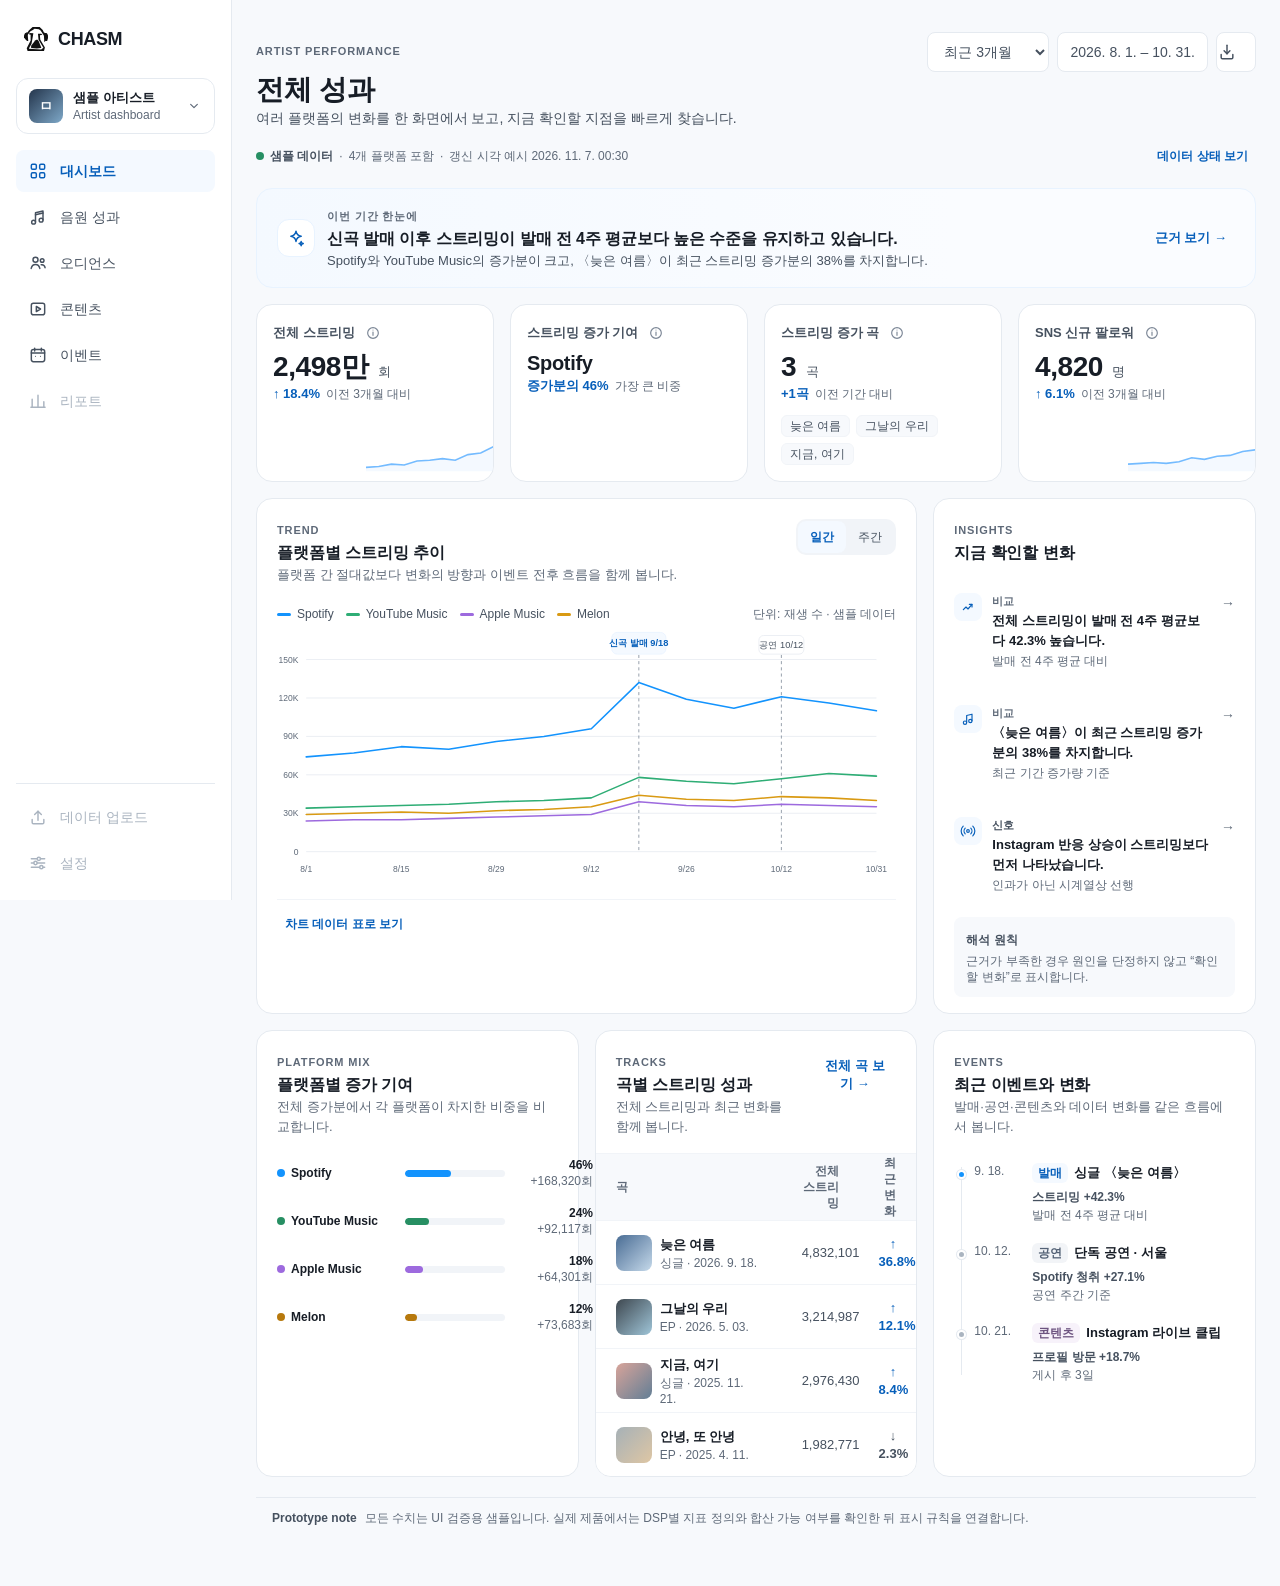
==== prototype/dashboard-sample/preview.html @ 4435c095 "chore: rebuild preview after data state visualization" ====
<!doctype html>
<html lang="ko">
<head>
  <meta charset="utf-8" />
  <meta name="viewport" content="width=device-width, initial-scale=1" />
  <title>CHASM Dashboard UI Sample</title>
  <style>
:root {
  --blue-50: #F4F9FF;
  --blue-100: #E8F3FF;
  --blue-200: #CFE7FF;
  --blue-400: #6DB8FF;
  --blue-500: #1393FD;
  --blue-700: #075FBA;
  --blue-800: #0A4D93;

  --neutral-0: #FFFFFF;
  --neutral-25: #FCFDFE;
  --neutral-50: #F7F9FC;
  --neutral-100: #F1F4F8;
  --neutral-200: #E5EAF0;
  --neutral-300: #D5DCE5;
  --neutral-400: #AAB4C0;
  --neutral-500: #7C8796;
  --neutral-600: #5E6978;
  --neutral-700: #46515F;
  --neutral-800: #2E3743;
  --neutral-900: #171D26;
  --neutral-950: #0D1117;

  --viz-blue: #1393FD;
  --viz-teal: #278F63;
  --viz-purple: #9D6ADE;
  --viz-coral: #E5484D;
  --viz-amber: #B7790D;
  --viz-slate: #5C6F8A;

  --surface-canvas: var(--neutral-50);
  --surface-default: var(--neutral-0);
  --surface-subtle: var(--neutral-50);
  --surface-inset: var(--neutral-100);
  --surface-floating: var(--neutral-0);

  --border-subtle: var(--neutral-100);
  --border-default: var(--neutral-200);
  --border-strong: var(--neutral-300);
  --border-focus: var(--blue-700);

  --focus-ring-color: var(--blue-700);
  --focus-ring-width: 2px;
  --focus-ring-offset: 2px;

  --control-bg-default: var(--surface-default);
  --control-bg-hover: var(--surface-subtle);
  --control-bg-pressed: var(--surface-inset);
  --control-bg-disabled: var(--neutral-50);
  --control-fg-default: var(--neutral-700);
  --control-fg-disabled: var(--neutral-400);
  --control-border-default: var(--neutral-200);
  --control-border-hover: var(--neutral-300);
  --control-border-disabled: var(--neutral-100);

  --control-selected-bg: var(--blue-50);
  --control-selected-bg-pressed: var(--blue-100);
  --control-selected-fg: var(--blue-700);
  --control-selected-border: var(--blue-200);

  --bg-canvas: var(--surface-canvas);
  --bg-surface: var(--surface-default);
  --bg-subtle: var(--surface-inset);
  --fg-primary: var(--neutral-900);
  --fg-secondary: var(--neutral-700);
  --fg-tertiary: var(--neutral-600);
  --fg-brand: var(--blue-700);
  --stroke-subtle: var(--border-subtle);
  --stroke-default: var(--border-default);
  --stroke-strong: var(--border-strong);

  --space-0: 0;
  --space-0_5: 2px;
  --space-1: 4px;
  --space-1_5: 6px;
  --space-2: 8px;
  --space-2_5: 10px;
  --space-3: 12px;
  --space-4: 16px;
  --space-5: 20px;
  --space-6: 24px;
  --space-8: 32px;
  --space-10: 40px;
  --space-12: 48px;

  --radius-0: 0;
  --radius-1: 4px;
  --radius-1_5: 6px;
  --radius-2: 8px;
  --radius-2_5: 10px;
  --radius-3: 12px;
  --radius-4: 16px;
  --radius-full: 9999px;

  --radius-card: var(--radius-4);
  --radius-control: var(--radius-2);
  --radius-control-group: var(--radius-2_5);
  --radius-container-sm: var(--radius-3);
  --radius-tag: var(--radius-1_5);

  --card-padding: var(--space-5);
  --card-padding-compact: var(--space-4);

  --layout-gutter: var(--space-4);
  --layout-content-max: 1440px;
  --layout-page-padding: var(--space-8);
  --sidebar-width-full: 232px;
  --sidebar-width-rail: 72px;
  --sidebar-width: var(--sidebar-width-full);
  --card-gap: var(--layout-gutter);

  --font-family-base:
    "Pretendard Variable",
    Pretendard,
    -apple-system,
    BlinkMacSystemFont,
    "Apple SD Gothic Neo",
    "Segoe UI",
    Roboto,
    "Noto Sans KR",
    sans-serif;

  --type-page-title-size: 28px;
  --type-page-title-line: 36px;
  --type-section-title-size: 20px;
  --type-section-title-line: 28px;
  --type-card-title-size: 16px;
  --type-card-title-line: 24px;
  --type-body-size: 14px;
  --type-body-line: 20px;
  --type-supporting-size: 13px;
  --type-supporting-line: 20px;
  --type-label-size: 13px;
  --type-label-line: 18px;
  --type-meta-size: 12px;
  --type-meta-line: 16px;
  --type-kicker-size: 11px;
  --type-kicker-line: 16px;

  --type-data-hero-size: 32px;
  --type-data-hero-line: 40px;
  --type-data-kpi-size: 28px;
  --type-data-kpi-line: 36px;
  --type-data-medium-size: 20px;
  --type-data-medium-line: 28px;
  --type-data-small-size: 14px;
  --type-data-small-line: 20px;
  --type-data-delta-size: 13px;
  --type-data-delta-line: 18px;

  --shadow-none: none;
  --shadow-low: 0 1px 4px rgba(0, 0, 0, .08);
  --shadow-mid: 0 2px 10px rgba(0, 0, 0, .10);
  --shadow-high: 0 4px 16px rgba(0, 0, 0, .12);

  --chart-grid-major: var(--neutral-200);
  --chart-grid-minor: var(--neutral-100);
  --chart-axis-line: var(--neutral-300);
  --chart-axis-text: var(--neutral-600);
  --chart-reference: var(--neutral-500);

  --chart-line-standard: 2px;
  --chart-line-emphasis: 2.75px;
  --chart-line-muted: 1.5px;

  --chart-marker-small: 4px;
  --chart-marker-hit-target: 20px;

  --chart-opacity-muted: .32;
  --chart-opacity-area: .12;

  --table-header-height: 40px;
  --table-row-compact: 40px;
  --table-row-standard: 48px;
  --table-row-rich: 64px;
  --table-cell-padding-x: 16px;
  --table-cell-padding-rich-x: 20px;
  --table-header-bg: var(--surface-subtle);
  --table-row-bg: var(--surface-default);
  --table-row-hover: var(--surface-subtle);
  --table-divider: var(--border-subtle);
  --table-artwork-size: 36px;

  --insight-observation-bg: transparent;
  --insight-signal-bg: var(--surface-subtle);
  --insight-interpretation-bg: #F8F6FA;
  --insight-action-bg: var(--blue-50);
  --insight-evidence-border: var(--border-default);
  --insight-link-color: var(--blue-700);

  --annotation-event-bg: var(--surface-default);
  --annotation-event-border: var(--border-default);
  --annotation-selected-bg: var(--blue-50);
  --annotation-selected-border: var(--blue-200);

  --icon-size-xs: 12px;
  --icon-size-sm: 16px;
  --icon-size-md: 20px;
  --icon-size-lg: 24px;
  --icon-size-xl: 32px;
  --icon-stroke-default: 1.75;
  --icon-fg-default: var(--neutral-600);
  --icon-fg-strong: var(--neutral-700);
  --icon-fg-muted: var(--neutral-500);
  --icon-fg-selected: var(--blue-700);

  --a11y-text-muted: var(--neutral-600);
  --a11y-focus: var(--blue-700);
  --a11y-target-min: 24px;

  --data-state-fresh: #278F63;
  --data-state-info: var(--blue-700);
  --data-state-attention: #8A5D00;
  --data-state-attention-bg: #FFF8E6;
  --data-state-critical: #B42318;
  --data-state-critical-bg: #FFF4F2;
  --data-state-neutral-bg: var(--surface-subtle);
}

* { box-sizing: border-box; }

html { scroll-behavior: smooth; }

body {
  margin: 0;
  color: var(--fg-primary);
  background: var(--bg-canvas);
  font-family: var(--font-family-base);
  font-size: var(--type-body-size);
  line-height: var(--type-body-line);
  letter-spacing: 0;
}

button, select { font: inherit; }
button { color: inherit; }
button, a { -webkit-tap-highlight-color: transparent; }

:where(
  button,
  select,
  a,
  [tabindex]:not([tabindex="-1"])
):focus-visible {
  outline: var(--focus-ring-width) solid var(--focus-ring-color);
  outline-offset: var(--focus-ring-offset);
}

:where(button, select):disabled {
  cursor: not-allowed;
}

:where(button, select):disabled,
:where(button, select)[aria-disabled="true"] {
  color: var(--control-fg-disabled);
}

.sr-only {
  position: absolute;
  width: 1px; height: 1px;
  padding: 0; margin: -1px;
  overflow: hidden; clip: rect(0, 0, 0, 0);
  white-space: nowrap; border: 0;
}

.skip-link {
  position: fixed;
  top: var(--space-3);
  left: var(--space-3);
  z-index: 1000;
  padding: var(--space-2) var(--space-3);
  color: var(--neutral-0);
  background: var(--neutral-900);
  border-radius: var(--radius-control);
  transform: translateY(-160%);
}

.skip-link:focus {
  transform: translateY(0);
  outline: var(--focus-ring-width) solid var(--focus-ring-color);
  outline-offset: var(--focus-ring-offset);
}

.focus-target:focus {
  outline: var(--focus-ring-width) solid var(--focus-ring-color);
  outline-offset: var(--focus-ring-offset);
  border-radius: var(--radius-1);
}

.ui-icon {
  width: var(--icon-size-md);
  height: var(--icon-size-md);
  display: block;
  flex: 0 0 auto;
  fill: none;
  stroke: currentColor;
  stroke-width: var(--icon-stroke-default);
  stroke-linecap: round;
  stroke-linejoin: round;
}

.ui-icon--xs { width: var(--icon-size-xs); height: var(--icon-size-xs); }
.ui-icon--sm { width: var(--icon-size-sm); height: var(--icon-size-sm); }
.ui-icon--lg { width: var(--icon-size-lg); height: var(--icon-size-lg); }
.ui-icon--xl { width: var(--icon-size-xl); height: var(--icon-size-xl); }

.icon-text {
  display: inline-flex;
  align-items: center;
  gap: var(--space-2);
}

.icon-muted { color: var(--icon-fg-muted); }
.icon-default { color: var(--icon-fg-default); }
.icon-strong { color: var(--icon-fg-strong); }
.icon-selected { color: var(--icon-fg-selected); }

.app-shell {
  min-height: 100vh;
  display: grid;
  grid-template-columns: var(--sidebar-width) minmax(0, 1fr);
}

.sidebar {
  position: sticky;
  top: 0;
  height: 100vh;
  display: flex;
  flex-direction: column;
  padding: var(--space-5) var(--space-4) var(--space-4);
  background: rgba(255,255,255,.94);
  border-right: 1px solid var(--stroke-default);
  backdrop-filter: blur(12px);
  z-index: 20;
}

.brand {
  display: flex;
  align-items: center;
  gap: var(--space-2_5);
  min-height: 38px;
  padding: 0 var(--space-2);
  font-size: 18px;
  font-weight: 800;
  letter-spacing: -.02em;
}

.brand-logo {
  width: 24px;
  height: 24px;
  display: block;
  flex: 0 0 auto;
}

.artist-switcher {
  width: 100%;
  margin: var(--space-5) 0 var(--space-4);
  padding: var(--space-2_5) var(--space-3);
  display: flex;
  align-items: center;
  gap: var(--space-2_5);
  text-align: left;
  background: var(--bg-surface);
  border: 1px solid var(--stroke-default);
  border-radius: var(--radius-container-sm);
  cursor: pointer;
}
.artist-switcher:hover {
  background: var(--control-bg-hover);
  border-color: var(--control-border-hover);
}
.artist-switcher:active {
  background: var(--control-bg-pressed);
}
.artist-avatar {
  width: 34px; height: 34px;
  display: grid; place-items: center;
  color: #fff;
  background: linear-gradient(135deg, #24354c, #7ea8c8);
  border-radius: var(--radius-control);
  font-weight: 700;
}
.artist-switcher__copy { min-width: 0; display: grid; }
.artist-switcher__copy strong {
  font-size: var(--type-label-size);
  line-height: var(--type-label-line);
  font-weight: 600;
}
.artist-switcher__copy small {
  color: var(--fg-tertiary);
  font-size: var(--type-meta-size);
  line-height: var(--type-meta-line);
}
.chevron {
  margin-left: auto;
  display: grid;
  place-items: center;
  color: var(--icon-fg-default);
}

.nav { display: grid; gap: var(--space-1); }
.nav-item {
  min-height: 42px;
  padding: 0 var(--space-3);
  display: flex;
  align-items: center;
  gap: var(--space-2_5);
  color: var(--fg-secondary);
  text-decoration: none;
  border-radius: var(--radius-control);
  font-weight: 550;
}
.nav-item:hover {
  background: var(--control-bg-hover);
  color: var(--fg-primary);
}
.nav-item:active {
  background: var(--control-bg-pressed);
}
.nav-item.is-active {
  color: var(--control-selected-fg);
  background: var(--control-selected-bg);
  font-weight: 650;
}

.nav-item.is-disabled {
  color: var(--control-fg-disabled);
  cursor: default;
}

.nav-item.is-disabled:hover,
.nav-item.is-disabled:active {
  color: var(--control-fg-disabled);
  background: transparent;
}

.nav-item.is-disabled .nav-icon {
  color: var(--neutral-400);
}
.nav-icon {
  width: 22px;
  text-align: center;
  font-size: 16px;
}
.sidebar-bottom {
  margin-top: auto;
  padding-top: var(--space-3);
  border-top: 1px solid var(--stroke-default);
  display: grid;
  gap: var(--space-1);
}

.main {
  width: 100%;
  max-width: calc(var(--layout-content-max) + (var(--layout-page-padding) * 2));
  margin: 0 auto;
  padding: var(--space-8) var(--layout-page-padding) var(--space-12);
}

.page-header {
  display: flex;
  justify-content: space-between;
  gap: var(--space-6);
  align-items: flex-start;
  margin-bottom: var(--space-6);
}
.eyebrow, .section-kicker {
  display: inline-block;
  color: var(--fg-tertiary);
  font-size: var(--type-kicker-size);
  line-height: var(--type-kicker-line);
  font-weight: 700;
  letter-spacing: .08em;
}
.page-header h1 {
  margin: var(--space-0_5) 0 0;
  font-size: var(--type-page-title-size);
  line-height: var(--type-page-title-line);
  font-weight: 700;
  letter-spacing: -.01em;
}
.page-description {
  margin: 0;
  color: var(--fg-secondary);
  font-size: var(--type-body-size);
  line-height: var(--type-body-line);
}
.header-actions {
  display: flex;
  align-items: center;
  gap: var(--space-2);
}
.select-control select,
.date-control,
.icon-button {
  min-height: 40px;
  padding: 0 var(--space-3);
  color: var(--control-fg-default);
  background: var(--control-bg-default);
  border: 1px solid var(--control-border-default);
  border-radius: var(--radius-control);
  cursor: pointer;
}
.select-control select { min-width: 122px; }
.icon-button { width: 40px; padding: 0; }
.select-control select:hover,
.date-control:hover,
.icon-button:hover {
  background: var(--control-bg-hover);
  border-color: var(--control-border-hover);
}

.select-control select:active,
.date-control:active,
.icon-button:active {
  background: var(--control-bg-pressed);
}

.select-control select:disabled,
.date-control:disabled,
.icon-button:disabled {
  color: var(--control-fg-disabled);
  background: var(--control-bg-disabled);
  border-color: var(--control-border-disabled);
}


.data-health-bar {
  margin-top: calc(var(--space-3) * -1);
  margin-bottom: var(--space-4);
  display: flex;
  align-items: flex-start;
  justify-content: space-between;
  gap: var(--space-3);
  color: var(--fg-tertiary);
  font-size: var(--type-meta-size);
  line-height: var(--type-meta-line);
}

.data-health-bar__summary {
  min-height: 32px;
  display: flex;
  align-items: center;
  flex-wrap: wrap;
  gap: var(--space-1_5);
}

.data-health-bar__summary strong {
  color: var(--fg-secondary);
  font-weight: 600;
}

.data-state-dot {
  width: 8px;
  height: 8px;
  flex: 0 0 auto;
  border-radius: var(--radius-full);
  background: var(--neutral-500);
}

.data-state-dot.is-fresh { background: var(--data-state-fresh); }
.data-state-dot.is-info { background: var(--data-state-info); }
.data-state-dot.is-attention { background: var(--data-state-attention); }
.data-state-dot.is-critical { background: var(--data-state-critical); }

.data-health-details {
  position: relative;
  min-width: 0;
}

.data-health-details > summary {
  min-height: 32px;
  padding: 0 var(--space-2);
  display: inline-flex;
  align-items: center;
  color: var(--fg-brand);
  border-radius: var(--radius-control);
  font-weight: 650;
  cursor: pointer;
  list-style: none;
}

.data-health-details > summary::-webkit-details-marker {
  display: none;
}

.data-health-details > summary:hover {
  background: var(--control-bg-hover);
}

.data-health-panel {
  width: min(420px, calc(100vw - 32px));
  margin-top: var(--space-2);
  padding: var(--space-3);
  background: var(--surface-default);
  border: 1px solid var(--border-default);
  border-radius: var(--radius-container-sm);
  box-shadow: var(--shadow-low);
}

.data-health-panel__note {
  margin: 0 0 var(--space-3);
  color: var(--fg-tertiary);
  font-size: var(--type-meta-size);
  line-height: var(--type-meta-line);
}

.data-source-list {
  display: grid;
  gap: 0;
  margin: 0;
}

.data-source-row {
  min-height: 36px;
  display: grid;
  grid-template-columns: minmax(0, 1fr) auto;
  gap: var(--space-3);
  align-items: center;
  border-top: 1px solid var(--border-subtle);
}

.data-source-row:first-child {
  border-top: 0;
}

.data-source-row dt {
  min-width: 0;
  display: flex;
  align-items: center;
  gap: var(--space-2);
  color: var(--fg-primary);
  font-weight: 600;
}

.data-source-row dd {
  margin: 0;
  display: flex;
  align-items: center;
  gap: var(--space-2);
  color: var(--fg-tertiary);
  font-variant-numeric: tabular-nums;
}

.data-source-row dd > span {
  color: var(--fg-secondary);
}

.data-state-chip {
  min-height: 24px;
  padding: 0 var(--space-2);
  display: inline-flex;
  align-items: center;
  width: fit-content;
  border-radius: var(--radius-tag);
  color: var(--fg-secondary);
  background: var(--data-state-neutral-bg);
  font-size: 11px;
  line-height: 16px;
  font-weight: 650;
}

.data-state-chip.is-estimated {
  color: var(--data-state-info);
  background: var(--blue-50);
}

.data-state-chip.is-attention {
  color: var(--data-state-attention);
  background: var(--data-state-attention-bg);
}

.data-state-chip.is-critical {
  color: var(--data-state-critical);
  background: var(--data-state-critical-bg);
}

.data-state-notice {
  padding: var(--space-3);
  display: grid;
  gap: var(--space-1);
  border-radius: var(--radius-control);
  color: var(--fg-secondary);
  background: var(--surface-subtle);
  font-size: var(--type-meta-size);
  line-height: var(--type-meta-line);
}

.data-state-notice strong {
  color: var(--fg-primary);
  font-weight: 650;
}

.data-state-notice.is-attention {
  color: #6A4B16;
  background: var(--data-state-attention-bg);
}

.data-state-notice.is-critical {
  color: #7A271A;
  background: var(--data-state-critical-bg);
}

.data-state-empty {
  min-height: 180px;
  padding: var(--space-6);
  display: grid;
  align-content: center;
  justify-items: start;
  gap: var(--space-2);
  color: var(--fg-secondary);
}

.data-state-empty strong {
  color: var(--fg-primary);
  font-size: var(--type-body-size);
  line-height: var(--type-body-line);
}

.data-state-empty p {
  max-width: 420px;
  margin: 0;
  font-size: var(--type-supporting-size);
  line-height: var(--type-supporting-line);
}

.skeleton-block {
  overflow: hidden;
  position: relative;
  background: var(--neutral-100);
  border-radius: var(--radius-1);
}

.skeleton-block::after {
  content: "";
  position: absolute;
  inset: 0;
  transform: translateX(-100%);
  background: linear-gradient(90deg, transparent, rgba(255,255,255,.72), transparent);
  animation: skeleton-wave 1.4s ease-in-out infinite;
}

@keyframes skeleton-wave {
  100% { transform: translateX(100%); }
}

.data-refreshing {
  display: inline-flex;
  align-items: center;
  gap: var(--space-1_5);
  color: var(--fg-tertiary);
}

.data-refreshing__spinner {
  width: 14px;
  height: 14px;
  border: 2px solid var(--neutral-300);
  border-top-color: var(--blue-700);
  border-radius: 50%;
  animation: state-spin .8s linear infinite;
}

@keyframes state-spin {
  to { transform: rotate(360deg); }
}

.summary-banner {
  display: grid;
  grid-template-columns: auto minmax(0,1fr) auto;
  gap: var(--space-3);
  align-items: center;
  padding: var(--space-4) var(--space-5);
  margin-bottom: var(--space-4);
  background: linear-gradient(90deg, var(--blue-50), #FAFCFF 70%);
  border: 1px solid var(--blue-100);
  border-radius: var(--radius-card);
}
.summary-banner__icon {
  width: 38px; height: 38px;
  display: grid; place-items: center;
  color: var(--blue-700);
  background: #fff;
  border: 1px solid var(--blue-100);
  border-radius: var(--radius-container-sm);
  font-size: 18px;
}
.summary-banner h2 {
  margin: var(--space-0_5) 0 0;
  font-size: var(--type-card-title-size);
  line-height: var(--type-card-title-line);
  font-weight: 650;
  letter-spacing: -.005em;
}
.summary-banner p {
  margin: 0;
  color: var(--fg-secondary);
  font-size: var(--type-supporting-size);
  line-height: var(--type-supporting-line);
}

.text-action {
  padding: var(--space-1_5) var(--space-2);
  color: var(--fg-brand);
  background: transparent;
  border: 0;
  font-size: var(--type-label-size);
  line-height: var(--type-label-line);
  font-weight: 650;
  cursor: pointer;
}
.text-action:hover {
  color: var(--blue-800);
  text-decoration: underline;
}
.text-action:active {
  color: var(--blue-900, var(--blue-800));
}
.text-action:disabled {
  color: var(--control-fg-disabled);
  text-decoration: none;
}


/* Shared action controls */
.button {
  min-height: 40px;
  padding: 0 var(--space-4);
  display: inline-flex;
  align-items: center;
  justify-content: center;
  gap: var(--space-2);
  border: 1px solid transparent;
  border-radius: var(--radius-control);
  font-size: var(--type-label-size);
  line-height: var(--type-label-line);
  font-weight: 650;
  cursor: pointer;
}

.button--compact {
  min-height: 32px;
  padding-inline: var(--space-3);
  font-size: var(--type-meta-size);
  line-height: var(--type-meta-line);
}

.button--primary {
  color: var(--neutral-0);
  background: var(--blue-700);
  border-color: var(--blue-700);
}

.button--primary:hover {
  background: var(--blue-800);
  border-color: var(--blue-800);
}

.button--primary:active {
  background: #083E78;
  border-color: #083E78;
}

.button--secondary {
  color: var(--control-fg-default);
  background: var(--control-bg-default);
  border-color: var(--control-border-default);
}

.button--secondary:hover {
  background: var(--control-bg-hover);
  border-color: var(--control-border-hover);
}

.button--secondary:active {
  background: var(--control-bg-pressed);
  border-color: var(--control-border-hover);
}

.button:disabled {
  color: var(--control-fg-disabled);
  background: var(--control-bg-disabled);
  border-color: var(--control-border-disabled);
}

.button--tertiary {
  min-height: 32px;
  padding-inline: var(--space-2);
  color: var(--fg-brand);
  background: transparent;
  border-color: transparent;
}

.button--tertiary:hover {
  color: var(--blue-800);
  background: var(--control-bg-hover);
}

.button--tertiary:active {
  background: var(--control-bg-pressed);
}

/* Tabs */
.tabs {
  display: flex;
  align-items: flex-end;
  gap: var(--space-5);
  min-height: 40px;
  border-bottom: 1px solid var(--border-default);
}

.tab {
  position: relative;
  min-height: 40px;
  padding: 0 0 var(--space-2);
  display: inline-flex;
  align-items: center;
  color: var(--fg-secondary);
  background: transparent;
  border: 0;
  font-size: var(--type-label-size);
  line-height: var(--type-label-line);
  font-weight: 600;
  cursor: pointer;
}

.tab:hover {
  color: var(--fg-primary);
}

.tab[aria-selected="true"] {
  color: var(--fg-brand);
}

.tab[aria-selected="true"]::after {
  content: "";
  position: absolute;
  right: 0;
  bottom: -1px;
  left: 0;
  height: 2px;
  background: var(--blue-700);
  border-radius: var(--radius-full);
}

.tab:disabled {
  color: var(--control-fg-disabled);
}

/* Filter chips */
.filter-chip {
  min-height: 32px;
  padding: 0 var(--space-3);
  display: inline-flex;
  align-items: center;
  gap: var(--space-1_5);
  color: var(--control-fg-default);
  background: var(--control-bg-default);
  border: 1px solid var(--control-border-default);
  border-radius: var(--radius-control);
  font-size: var(--type-meta-size);
  line-height: var(--type-meta-line);
  font-weight: 600;
  cursor: pointer;
}

.filter-chip:hover {
  background: var(--control-bg-hover);
  border-color: var(--control-border-hover);
}

.filter-chip:active {
  background: var(--control-bg-pressed);
}

.filter-chip[aria-pressed="true"] {
  color: var(--control-selected-fg);
  background: var(--control-selected-bg);
  border-color: var(--control-selected-border);
}

.filter-chip[aria-pressed="true"]:active {
  background: var(--control-selected-bg-pressed);
}

.filter-chip:disabled {
  color: var(--control-fg-disabled);
  background: var(--control-bg-disabled);
  border-color: var(--control-border-disabled);
}

.kpi-grid,
.primary-grid,
.secondary-grid {
  display: grid;
  grid-template-columns: repeat(12, minmax(0, 1fr));
  gap: var(--layout-gutter);
}

.kpi-grid,
.primary-grid {
  margin-bottom: var(--layout-gutter);
}

.kpi-grid > .kpi-card {
  grid-column: span 3;
}
.kpi-card {
  position: relative;
  min-height: 164px;
  padding: var(--card-padding-compact);
  display: flex;
  flex-direction: column;
  overflow: hidden;
  background: var(--bg-surface);
  border: 1px solid var(--stroke-default);
  border-radius: var(--radius-card);
  box-shadow: var(--shadow-none);
}
.kpi-card__head {
  display: flex;
  align-items: center;
  gap: var(--space-1_5);
  color: var(--fg-secondary);
  font-size: var(--type-label-size);
  line-height: var(--type-label-line);
  font-weight: 600;
}
.info {
  width: 24px;
  height: 24px;
  padding: 0;
  display: inline-grid;
  place-items: center;
  color: var(--icon-fg-muted);
  background: transparent;
  border: 0;
  border-radius: var(--radius-control);
  cursor: help;
}

.info .ui-icon {
  width: var(--icon-size-sm);
  height: var(--icon-size-sm);
}

.info:hover {
  color: var(--icon-fg-strong);
  background: var(--control-bg-hover);
}

.info:active {
  background: var(--control-bg-pressed);
}

.kpi-card__value {
  margin-top: var(--space-1);
  font-size: var(--type-data-kpi-size);
  line-height: var(--type-data-kpi-line);
  font-weight: 700;
  letter-spacing: -.015em;
  font-variant-numeric: tabular-nums;
}
.kpi-card__value small {
  margin-left: var(--space-0_5);
  color: var(--fg-secondary);
  font-size: var(--type-label-size);
  line-height: var(--type-label-line);
  font-weight: 550;
}
.kpi-card__value.text-value {
  font-size: var(--type-data-medium-size);
  line-height: var(--type-data-medium-line);
}
.metric-context {
  margin-top: 0;
  display: flex;
  align-items: center;
  gap: var(--space-1_5);
  color: var(--fg-tertiary);
  font-size: var(--type-meta-size);
  line-height: var(--type-data-delta-line);
}
.delta {
  color: var(--fg-secondary);
  font-size: var(--type-data-delta-size);
  line-height: var(--type-data-delta-line);
  font-weight: 650;
  font-variant-numeric: tabular-nums;
}
.delta.neutral-up { color: var(--fg-brand); }
.sparkline {
  position: absolute;
  right: 0; bottom: 0;
  width: 54%;
  height: 48px;
  opacity: .95;
}
.spark-area { fill: var(--blue-50); }
.spark-line { fill: none; stroke: var(--blue-400); stroke-width: 2; }
.platform-mini {
  margin-top: auto;
  padding-top: var(--space-3);
  display: flex;
  gap: var(--space-1);
  height: 7px;
}
.platform-mini span {
  width: var(--w);
  min-width: 6px;
  border-radius: var(--radius-full);
  background: var(--neutral-200);
}
.platform-mini span:nth-child(1) { background: var(--viz-blue); }
.platform-mini span:nth-child(2) { background: var(--viz-teal); }
.platform-mini span:nth-child(3) { background: var(--viz-purple); }
.platform-mini span:nth-child(4) { background: var(--viz-amber); }
.mini-track-list {
  margin-top: auto;
  padding-top: var(--space-3);
  display: flex;
  flex-wrap: wrap;
  gap: var(--space-1_5);
}
.mini-track-list span {
  padding: var(--space-0_5) var(--space-2);
  color: var(--fg-secondary);
  background: var(--neutral-50);
  border: 1px solid var(--stroke-subtle);
  border-radius: var(--radius-tag);
  font-size: var(--type-meta-size);
  line-height: var(--type-meta-line);
}

.card {
  background: var(--bg-surface);
  border: 1px solid var(--stroke-default);
  border-radius: var(--radius-card);
  box-shadow: var(--shadow-none);
}
.card-header {
  padding: var(--card-padding) var(--card-padding) 0;
  display: flex;
  align-items: flex-start;
  justify-content: space-between;
  gap: var(--space-4);
}
.card-header.compact { padding-bottom: var(--space-1); }
.card-header h2 {
  margin: var(--space-0_5) 0 0;
  font-size: var(--type-card-title-size);
  line-height: var(--type-card-title-line);
  font-weight: 650;
  letter-spacing: -.005em;
}
.card-header p {
  margin: 0;
  color: var(--fg-tertiary);
  font-size: var(--type-supporting-size);
  line-height: var(--type-supporting-line);
}

.chart-card {
  min-width: 0;
  grid-column: span 8;
}

.insight-panel {
  grid-column: span 4;
}
.segmented {
  display: flex;
  padding: var(--space-0_5);
  background: var(--surface-inset);
  border-radius: var(--radius-control-group);
}
.segmented button {
  min-width: 48px;
  min-height: 32px;
  padding: 0 var(--space-2_5);
  color: var(--fg-secondary);
  background: transparent;
  border: 0;
  border-radius: var(--radius-control);
  font-size: var(--type-meta-size);
  line-height: var(--type-meta-line);
  cursor: pointer;
}

.segmented button:hover {
  background: var(--control-bg-hover);
}

.segmented button:active {
  background: var(--control-bg-pressed);
}
.segmented button.is-selected {
  color: var(--control-selected-fg);
  background: var(--control-selected-bg);
  box-shadow: var(--shadow-none);
  font-weight: 650;
}

.segmented button.is-selected:hover {
  background: var(--control-selected-bg);
}

.segmented button.is-selected:active {
  background: var(--control-selected-bg-pressed);
}

.segmented button:disabled {
  color: var(--control-fg-disabled);
  background: transparent;
}

.chart-meta-row {
  min-height: 42px;
  padding: var(--space-4) var(--card-padding) 0;
  display: flex;
  align-items: center;
  justify-content: space-between;
  gap: var(--space-3);
}
.legend { display: flex; flex-wrap: wrap; gap: var(--space-3); }
.legend-item {
  display: flex;
  align-items: center;
  gap: var(--space-1_5);
  color: var(--fg-secondary);
  font-size: var(--type-meta-size);
  line-height: var(--type-meta-line);
}
.legend-line {
  width: 14px; height: 3px;
  border-radius: var(--radius-full);
  background: var(--legend-color);
}
.chart-note {
  color: var(--fg-tertiary);
  font-size: var(--type-meta-size);
  line-height: var(--type-meta-line);
}
.chart-wrap { padding: 0 var(--space-3) var(--space-4); }

.chart-data-details {
  margin: 0 var(--card-padding) var(--card-padding);
  border-top: 1px solid var(--border-subtle);
}

.chart-data-details > summary {
  width: fit-content;
  min-height: 32px;
  margin-top: var(--space-2);
  padding: 0 var(--space-2);
  display: flex;
  align-items: center;
  color: var(--fg-brand);
  border-radius: var(--radius-control);
  font-size: var(--type-meta-size);
  line-height: var(--type-meta-line);
  font-weight: 650;
  cursor: pointer;
}

.chart-data-details > summary:hover {
  background: var(--control-bg-hover);
}

.chart-data-details[open] > summary {
  margin-bottom: var(--space-2);
}

.chart-data-table {
  min-width: 560px;
}

.chart-data-table tbody th,
.chart-data-table tbody td {
  height: var(--table-row-compact);
}

.chart-data-table tbody th {
  padding-inline: var(--table-cell-padding-x);
  color: var(--fg-secondary);
  background: var(--table-row-bg);
  border-top: 1px solid var(--table-divider);
  text-align: left;
  font-weight: 500;
}
.trend-chart {
  width: 100%;
  height: auto;
  display: block;
  overflow: visible;
}
.chart-grid { stroke: var(--chart-grid-major); stroke-width: 1; }
.chart-axis-text {
  fill: var(--chart-axis-text);
  font-size: 11px;
  font-family: inherit;
}
.chart-series {
  fill: none;
  stroke-width: var(--chart-line-standard);
  stroke-linejoin: round;
  stroke-linecap: round;
}
.chart-event-line {
  stroke: var(--neutral-500);
  stroke-width: 1;
  stroke-dasharray: 4 4;
}
.chart-event-box {
  fill: #fff;
  stroke: var(--stroke-default);
}
.chart-event-label {
  fill: var(--fg-secondary);
  font-size: var(--type-meta-size);
  font-family: inherit;
}
.chart-highlight-box {
  fill: var(--blue-50);
  stroke: var(--blue-100);
}
.chart-highlight-label {
  fill: var(--fg-brand);
  font-size: var(--type-meta-size);
  font-weight: 700;
  font-family: inherit;
}

.insight-panel {
  padding-bottom: var(--space-3);
}
.insight-item {
  width: calc(100% - 24px);
  margin: var(--space-3) var(--space-3) 0;
  padding: var(--space-3) var(--space-2);
  display: grid;
  grid-template-columns: auto minmax(0, 1fr) auto;
  gap: var(--space-2_5);
  align-items: start;
  text-align: left;
  background: transparent;
  border: 0;
  border-radius: var(--radius-control);
  cursor: pointer;
}
.insight-item:hover { background: var(--control-bg-hover); }
.insight-item:active { background: var(--control-bg-pressed); }
.insight-item.is-active {
  background: var(--insight-action-bg);
}
.insight-item.is-active .arrow {
  color: var(--fg-brand);
}
.insight-item:disabled {
  color: var(--control-fg-disabled);
  background: transparent;
}
.insight-icon {
  width: 28px;
  height: 28px;
  display: grid;
  place-items: center;
  color: var(--fg-brand);
  background: var(--blue-50);
  border-radius: var(--radius-control);
}

.insight-icon .ui-icon {
  width: var(--icon-size-sm);
  height: var(--icon-size-sm);
}
.insight-copy {
  display: grid;
  gap: var(--space-0_5);
}
.insight-kind {
  color: var(--fg-tertiary);
  font-size: 11px;
  line-height: 16px;
  font-weight: 650;
  letter-spacing: .01em;
}
.insight-kind--signal {
  color: var(--fg-secondary);
}
.insight-copy strong {
  font-size: var(--type-supporting-size);
  line-height: var(--type-supporting-line);
  font-weight: 600;
}
.insight-copy small {
  color: var(--fg-tertiary);
  font-size: var(--type-meta-size);
  line-height: var(--type-meta-line);
}
.arrow { color: var(--fg-tertiary); }
.insight-footnote {
  margin: var(--space-3) var(--card-padding) var(--space-1);
  padding: var(--space-3);
  color: var(--fg-secondary);
  background: var(--surface-subtle);
  border-radius: var(--radius-control);
}
.insight-footnote strong {
  font-size: var(--type-meta-size);
  line-height: var(--type-meta-line);
  font-weight: 600;
}
.insight-footnote p {
  margin: var(--space-1) 0 0;
  color: var(--fg-tertiary);
  font-size: var(--type-meta-size);
  line-height: var(--type-meta-line);
}

.insight-evidence {
  display: grid;
  gap: var(--space-3);
  padding: var(--space-4);
  background: var(--surface-subtle);
  border-radius: var(--radius-control);
}

.insight-evidence__title {
  margin: 0;
  color: var(--fg-primary);
  font-size: var(--type-meta-size);
  line-height: var(--type-meta-line);
  font-weight: 650;
}

.insight-evidence__list {
  display: grid;
  gap: var(--space-2);
  margin: 0;
  padding: 0;
  list-style: none;
}

.insight-evidence__row {
  display: grid;
  grid-template-columns: minmax(92px, auto) minmax(0, 1fr);
  gap: var(--space-3);
  color: var(--fg-secondary);
  font-size: var(--type-meta-size);
  line-height: var(--type-meta-line);
}

.insight-evidence__row dt {
  color: var(--fg-tertiary);
}

.insight-evidence__row dd {
  margin: 0;
}

.insight-actions {
  display: flex;
  flex-wrap: wrap;
  gap: var(--space-2);
}

.insight-disclosure {
  min-height: 32px;
  padding: 0 var(--space-2);
  color: var(--insight-link-color);
  background: transparent;
  border: 0;
  border-radius: var(--radius-control);
  font-size: var(--type-meta-size);
  line-height: var(--type-meta-line);
  font-weight: 650;
  cursor: pointer;
}

.insight-disclosure:hover {
  background: var(--control-bg-hover);
}

.insight-disclosure:active {
  background: var(--control-bg-pressed);
}

.chart-event-line[data-insight-target].is-linked-highlight {
  stroke: var(--blue-500);
  stroke-width: 1.5;
}

.chart-event-box[data-insight-target].is-linked-highlight,
.chart-highlight-box[data-insight-target].is-linked-highlight {
  fill: var(--annotation-selected-bg);
  stroke: var(--annotation-selected-border);
}

.chart-event-label[data-insight-target].is-linked-highlight,
.chart-highlight-label[data-insight-target].is-linked-highlight {
  fill: var(--fg-brand);
  font-weight: 700;
}

.data-table tbody tr.is-insight-highlight td {
  background: var(--blue-50);
}

.secondary-grid > .card {
  grid-column: span 4;
}
.contribution-list {
  display: grid;
  gap: var(--space-4);
  padding: var(--card-padding);
}
.contribution-row {
  display: grid;
  grid-template-columns: 118px minmax(100px,1fr) 78px;
  gap: var(--space-2_5);
  align-items: center;
}
.platform-label {
  display: flex;
  align-items: center;
  gap: var(--space-1_5);
  font-size: var(--type-meta-size);
  line-height: var(--type-meta-line);
}
.dot {
  width: 8px; height: 8px;
  border-radius: 50%;
  background: var(--viz-slate);
}
.dot.spotify { background: var(--viz-blue); }
.dot.youtube { background: var(--viz-teal); }
.dot.apple { background: var(--viz-purple); }
.dot.melon { background: var(--viz-amber); }
.bar-track {
  height: 7px;
  overflow: hidden;
  background: var(--neutral-100);
  border-radius: var(--radius-full);
}
.bar-fill {
  display: block;
  height: 100%;
  border-radius: inherit;
}
.bar-fill.blue { background: var(--viz-blue); }
.bar-fill.teal { background: var(--viz-teal); }
.bar-fill.purple { background: var(--viz-purple); }
.bar-fill.amber { background: var(--viz-amber); }
.bar-value {
  display: grid;
  justify-items: end;
  font-variant-numeric: tabular-nums;
}
.bar-value strong {
  font-size: var(--type-meta-size);
  line-height: var(--type-meta-line);
}
.bar-value small {
  color: var(--fg-tertiary);
  font-size: var(--type-meta-size);
  line-height: var(--type-meta-line);
}

.track-card { overflow: hidden; }

.table-shell {
  width: 100%;
  overflow-x: auto;
}

.data-table {
  width: 100%;
  border-collapse: separate;
  border-spacing: 0;
  table-layout: fixed;
  color: var(--fg-secondary);
  font-size: var(--type-supporting-size);
  line-height: var(--type-supporting-line);
}

.data-table caption.sr-only {
  position: absolute;
}

.data-table th,
.data-table td {
  padding-inline: var(--table-cell-padding-x);
  border-top: 1px solid var(--table-divider);
  vertical-align: middle;
}

.data-table thead th {
  height: var(--table-header-height);
  color: var(--fg-tertiary);
  background: var(--table-header-bg);
  font-size: var(--type-meta-size);
  line-height: var(--type-meta-line);
  font-weight: 600;
  text-align: left;
}

.data-table tbody td {
  height: var(--table-row-standard);
  background: var(--table-row-bg);
}

.data-table tbody tr.is-navigable:hover td {
  background: var(--table-row-hover);
}

.data-table .cell-number,
.data-table .cell-delta,
.data-table th.cell-number,
.data-table th.cell-delta {
  text-align: right;
  font-variant-numeric: tabular-nums;
}

.data-table .cell-rank,
.data-table th.cell-rank {
  width: 48px;
  text-align: right;
  font-variant-numeric: tabular-nums;
}

.resource-table {
  margin-top: var(--space-4);
}

.resource-table th,
.resource-table td {
  padding-inline: var(--table-cell-padding-rich-x);
}

.resource-table tbody td {
  height: var(--table-row-rich);
}

.resource-table .resource-col { width: 58%; }
.resource-table .metric-col { width: 24%; }
.resource-table .delta-col { width: 18%; }

.track-name {
  min-width: 0;
  display: flex;
  align-items: center;
  gap: var(--space-2);
}

.track-name > span:last-child {
  min-width: 0;
  display: grid;
}

.track-name strong {
  overflow: hidden;
  text-overflow: ellipsis;
  white-space: nowrap;
  color: var(--fg-primary);
  font-size: var(--type-supporting-size);
  line-height: var(--type-supporting-line);
  font-weight: 600;
}

.track-name small {
  color: var(--fg-tertiary);
  font-size: var(--type-meta-size);
  line-height: var(--type-meta-line);
}

.cover {
  flex: 0 0 auto;
  width: var(--table-artwork-size);
  height: var(--table-artwork-size);
  border-radius: var(--radius-control);
  background: linear-gradient(135deg,#496c94,#c5d9ea);
}
.cover.c2 { background: linear-gradient(135deg,#3e474f,#9fc5d8); }
.cover.c3 { background: linear-gradient(135deg,#d8a49a,#627e95); }
.cover.c4 { background: linear-gradient(135deg,#a6b1b7,#dec6a4); }

.numeric {
  color: var(--fg-secondary);
  font-size: var(--type-supporting-size);
  line-height: var(--type-supporting-line);
  font-variant-numeric: tabular-nums;
}

.sort-button {
  min-height: 32px;
  margin: -4px -8px;
  padding: 0 8px;
  display: inline-flex;
  align-items: center;
  gap: var(--space-1);
  color: inherit;
  background: transparent;
  border: 0;
  border-radius: var(--radius-control);
  font: inherit;
  font-weight: inherit;
  cursor: pointer;
}

.sort-button:hover,
.sort-button:focus-visible {
  color: var(--fg-secondary);
  background: var(--control-bg-hover);
}

.sort-icon {
  color: var(--fg-tertiary);
  font-size: 11px;
}

.ranking-list {
  display: grid;
  gap: var(--space-3);
}

.ranking-row {
  display: grid;
  grid-template-columns: 32px minmax(0, 1fr) auto;
  column-gap: var(--space-3);
  row-gap: var(--space-1_5);
  align-items: center;
}

.ranking-rank {
  color: var(--fg-tertiary);
  text-align: right;
  font-variant-numeric: tabular-nums;
  font-size: var(--type-meta-size);
  font-weight: 600;
}

.ranking-label {
  min-width: 0;
  overflow: hidden;
  color: var(--fg-primary);
  text-overflow: ellipsis;
  white-space: nowrap;
  font-size: var(--type-supporting-size);
  font-weight: 600;
}

.ranking-value {
  color: var(--fg-secondary);
  text-align: right;
  font-variant-numeric: tabular-nums;
  font-size: var(--type-meta-size);
  font-weight: 600;
}

.ranking-bar {
  grid-column: 2 / 4;
  height: 6px;
  overflow: hidden;
  background: var(--surface-inset);
  border-radius: var(--radius-full);
}

.ranking-bar > span {
  display: block;
  width: var(--rank-width);
  height: 100%;
  background: var(--viz-blue);
  border-radius: inherit;
}

.rank-change {
  display: inline-flex;
  align-items: center;
  gap: var(--space-0_5);
  color: var(--fg-secondary);
  font-variant-numeric: tabular-nums;
  font-size: var(--type-meta-size);
  font-weight: 600;
}

.timeline {
  position: relative;
  padding: var(--space-4) var(--card-padding) var(--space-4);
}
.timeline::before {
  content: "";
  position: absolute;
  left: 27px;
  top: 30px;
  bottom: 34px;
  width: 1px;
  background: var(--stroke-default);
}
.timeline-item {
  position: relative;
  padding: var(--space-2_5) 0 var(--space-2_5) var(--space-5);
  display: grid;
  grid-template-columns: 48px minmax(120px,1fr);
  gap: var(--space-1_5) var(--space-2_5);
}
.timeline-dot {
  position: absolute;
  left: 3px;
  top: 17px;
  width: 9px; height: 9px;
  background: var(--neutral-400);
  border: 2px solid #fff;
  border-radius: 50%;
  box-shadow: 0 0 0 1px var(--stroke-default);
}
.timeline-dot.blue-dot { background: var(--blue-500); }
.timeline-date {
  color: var(--fg-tertiary);
  font-size: var(--type-meta-size);
  line-height: var(--type-meta-line);
}
.timeline-main {
  min-width: 0;
  display: flex;
  align-items: center;
  gap: var(--space-1_5);
}
.timeline-main strong {
  overflow: hidden;
  text-overflow: ellipsis;
  white-space: nowrap;
  font-size: var(--type-supporting-size);
  line-height: var(--type-supporting-line);
  font-weight: 600;
}
.event-tag {
  padding: var(--space-0_5) var(--space-1_5);
  color: var(--fg-secondary);
  background: var(--neutral-100);
  border-radius: var(--radius-tag);
  font-size: var(--type-meta-size);
  line-height: var(--type-meta-line);
  font-weight: 600;
}
.event-tag.release { color: var(--fg-brand); background: var(--blue-50); }
.event-tag.concert { color: #546276; background: #F2F4F7; }
.event-tag.content { color: #6D5480; background: #F7F2FA; }
.timeline-result {
  grid-column: 2 / 3;
  display: grid;
  gap: var(--space-0_5);
}
.timeline-result strong {
  color: var(--fg-secondary);
  font-size: var(--type-meta-size);
  line-height: var(--type-meta-line);
  font-weight: 600;
}
.timeline-result small {
  color: var(--fg-tertiary);
  font-size: var(--type-meta-size);
  line-height: var(--type-meta-line);
}

.prototype-note {
  margin-top: var(--space-5);
  padding: var(--space-3) var(--space-4);
  display: flex;
  gap: var(--space-2);
  color: var(--fg-tertiary);
  border-top: 1px solid var(--stroke-default);
  font-size: var(--type-meta-size);
  line-height: var(--type-meta-line);
}
.prototype-note strong { color: var(--fg-secondary); }

.tooltip {
  position: fixed;
  z-index: 100;
  max-width: 260px;
  padding: var(--space-2) var(--space-2_5);
  pointer-events: auto;
  opacity: 0;
  color: #fff;
  background: var(--neutral-900);
  border-radius: var(--radius-control);
  font-size: var(--type-meta-size);
  line-height: var(--type-meta-line);
  transform: translate(-50%, -8px);
  transition: opacity .12s ease;
  box-shadow: var(--shadow-mid);
}
.tooltip.is-visible { opacity: 1; }

@media (min-width: 1280px) and (max-width: 1439px) {
  :root {
    --layout-page-padding: var(--space-6);
  }
}

@media (min-width: 768px) and (max-width: 1279px) {
  :root {
    --sidebar-width: var(--sidebar-width-rail);
    --layout-page-padding: var(--space-6);
  }

  .sidebar {
    padding-inline: var(--space-2);
  }

  .brand {
    justify-content: center;
    padding-inline: 0;
  }

  .brand > span:last-child,
  .artist-switcher__copy,
  .artist-switcher .chevron,
  .nav-item > span:not(.nav-icon) {
    display: none;
  }

  .artist-switcher {
    width: 48px;
    min-height: 48px;
    margin-inline: auto;
    padding: 0;
    justify-content: center;
    border-color: transparent;
  }

  .artist-avatar {
    width: 34px;
    height: 34px;
  }

  .nav-item {
    width: 48px;
    min-height: 48px;
    margin-inline: auto;
    padding: 0;
    justify-content: center;
  }

  .nav-icon {
    width: auto;
  }
}

@media (min-width: 768px) and (max-width: 1023px) {
  .kpi-grid > .kpi-card {
    grid-column: span 6;
  }

  .chart-card,
  .insight-panel {
    grid-column: 1 / -1;
  }

  .secondary-grid > .card {
    grid-column: span 6;
  }

  .secondary-grid > .event-card {
    grid-column: 1 / -1;
  }
}

@media (max-width: 767px) {
  :root {
    --layout-page-padding: var(--space-4);
  }

  .app-shell {
    grid-template-columns: 1fr;
  }

  .sidebar {
    position: static;
    width: 100%;
    height: 64px;
    padding: var(--space-3) var(--space-4);
    flex-direction: row;
    align-items: center;
    border-right: 0;
    border-bottom: 1px solid var(--stroke-default);
  }

  .brand {
    padding: 0;
  }

  .artist-switcher,
  .nav,
  .sidebar-bottom {
    display: none;
  }

  .main {
    padding-top: var(--space-6);
    padding-bottom: var(--space-10);
  }

  .page-header {
    display: grid;
  }

  .header-actions {
    flex-wrap: wrap;
  }

  .kpi-grid > .kpi-card {
    grid-column: span 6;
  }

  .chart-card,
  .insight-panel,
  .secondary-grid > .card {
    grid-column: 1 / -1;
  }
}

@media (max-width: 639px) {
  .data-health-bar {
    display: grid;
  }

  .data-health-details > summary {
    padding-left: 0;
  }

  .data-health-panel {
    width: 100%;
  }

  .kpi-grid > .kpi-card {
    grid-column: 1 / -1;
  }

  .summary-banner {
    grid-template-columns: auto 1fr;
  }

  .summary-banner .text-action {
    grid-column: 2;
    justify-self: start;
  }

  .header-actions {
    display: grid;
    grid-template-columns: 1fr 1fr;
  }

  .date-control {
    grid-column: 1 / -1;
  }

  .select-control select {
    width: 100%;
  }

  .card-header {
    display: grid;
  }

  .contribution-row {
    grid-template-columns: 100px 1fr;
  }

  .bar-value {
    grid-column: 2;
    justify-items: start;
    grid-auto-flow: column;
    gap: var(--space-1_5);
  }

  .resource-table .resource-col {
    width: auto;
  }

  .resource-table .metric-col {
    width: 112px;
  }

  .resource-table [data-priority="2"] {
    display: none;
  }
}


@media (prefers-reduced-motion: reduce) {
  html {
    scroll-behavior: auto;
  }

  *,
  *::before,
  *::after {
    animation-duration: 0.01ms !important;
    animation-iteration-count: 1 !important;
    transition-duration: 0.01ms !important;
    scroll-behavior: auto !important;
  }

  .skeleton-block::after {
    display: none;
  }

  .data-refreshing__spinner {
    animation: none;
    border-color: var(--neutral-300);
    border-top-color: var(--blue-700);
  }
}

</style>
</head>
<body>
  <a class="skip-link" href="#mainContent">본문으로 건너뛰기</a>
  <div class="app-shell">
    <aside class="sidebar">
      <div class="brand">
        <img class="brand-logo" src="data:image/svg+xml;charset=utf-8,%3Csvg%20width%3D%2250%22%20height%3D%2250%22%20viewBox%3D%220%200%2050%2050%22%20fill%3D%22none%22%20xmlns%3D%22http%3A%2F%2Fwww.w3.org%2F2000%2Fsvg%22%3E%0A%3Cpath%20d%3D%22M13.8125%2028.0625L5.6875%2044.375L7.5%2050H41.6875L43.5625%2042.5L34%2026.5L33.125%2017L38.5%2016.375L35.8125%2013.8125H29.125L30.3125%2026.5L40.375%2043.125L35.8125%2046.6875L10.1875%2045.5L11.8125%2041.5625L15.5%2035.375L16.75%2029.1875L17.9375%2022.25L19.5%2013.0625L11.8125%2012.4375L10.1875%2014.9375L13.8125%2016.0625V28.0625Z%22%20fill%3D%22%23101010%22%2F%3E%0A%3Cpath%20d%3D%22M23.1988%2028.1455L25.7343%2026.5H28.2698L30.5071%2029.093L36.125%2043.0053L35.1804%2043.9527L26.7734%2044.875L14.875%2043.9527V39.25L23.1988%2028.1455Z%22%20fill%3D%22%23101010%22%2F%3E%0A%3Cpath%20d%3D%22M4.92763%2028L0%2021.6851V17.6875L2.0625%2012.875L5.8125%2011.375L6.5625%2017.6875V28H4.92763Z%22%20fill%3D%22%23101010%22%2F%3E%0A%3Cpath%20d%3D%22M43.9865%2029L42%2013.3125L43.9865%2012.3125H46.6875L48.3125%2014L50%2017.375V23.0625L48.3125%2029H43.9865Z%22%20fill%3D%22%23101010%22%2F%3E%0A%3Cpath%20d%3D%22M10%207.4375L5%2015.125L5.75%2018.875L13.5625%208.875L18.4375%206.25L22%203.8125L30.9375%204.5625L34.5625%207.4375L44.0625%2022V17L39.0625%206.25L32.625%200H17.9375L10%207.4375Z%22%20fill%3D%22%23101010%22%2F%3E%0A%3Cpath%20d%3D%22M41.25%2012.3125L43.5625%2011.6875L44.125%2030.7499L42.1875%2030.7499L41.25%2012.3125Z%22%20fill%3D%22%23101010%22%2F%3E%0A%3Cpath%20d%3D%22M5.1875%2011.375L7.1875%2010.5625L8.875%2029.375L6.22368%2029.375L5.1875%2011.375Z%22%20fill%3D%22%23101010%22%2F%3E%0A%3C%2Fsvg%3E" alt="" aria-hidden="true" />
        <span>CHASM</span>
      </div>

      <button class="artist-switcher" type="button" aria-label="아티스트 선택: 샘플 아티스트">
        <span class="artist-avatar">ㅁ</span>
        <span class="artist-switcher__copy">
          <strong>샘플 아티스트</strong>
          <small>Artist dashboard</small>
        </span>
        <span class="chevron"><svg class="ui-icon ui-icon--sm" viewBox="0 0 24 24" aria-hidden="true"><path d="m7 9.5 5 5 5-5"/></svg></span>
      </button>

      <nav class="nav" aria-label="주요 메뉴">
        <a class="nav-item is-active" href="#overview" aria-label="대시보드" aria-current="page">
          <span class="nav-icon"><svg class="ui-icon" viewBox="0 0 24 24" aria-hidden="true"><rect x="4" y="4" width="6" height="6" rx="1.5"/><rect x="14" y="4" width="6" height="6" rx="1.5"/><rect x="4" y="14" width="6" height="6" rx="1.5"/><rect x="14" y="14" width="6" height="6" rx="1.5"/></svg></span><span>대시보드</span>
        </a>
        <a class="nav-item" href="#music" aria-label="음원 성과">
          <span class="nav-icon"><svg class="ui-icon" viewBox="0 0 24 24" aria-hidden="true"><path d="M9 18V6.8l9-2.1v10.9"/><path d="M9 9.4l9-2.1"/><circle cx="6.7" cy="18.2" r="2.3"/><circle cx="15.7" cy="15.8" r="2.3"/></svg></span><span>음원 성과</span>
        </a>
        <a class="nav-item" href="#audience" aria-label="오디언스">
          <span class="nav-icon"><svg class="ui-icon" viewBox="0 0 24 24" aria-hidden="true"><circle cx="9" cy="8" r="3"/><path d="M3.8 18.5c.7-3 2.5-4.7 5.2-4.7s4.5 1.7 5.2 4.7"/><circle cx="17" cy="9" r="2.2"/><path d="M15.8 14.1c2.6-.4 4.2 1 4.7 3.5"/></svg></span><span>오디언스</span>
        </a>
        <a class="nav-item" href="#content" aria-label="콘텐츠">
          <span class="nav-icon"><svg class="ui-icon" viewBox="0 0 24 24" aria-hidden="true"><rect x="4" y="5" width="16" height="14" rx="2.5"/><path d="m10 9 5 3-5 3Z"/></svg></span><span>콘텐츠</span>
        </a>
        <a class="nav-item" href="#events" aria-label="이벤트">
          <span class="nav-icon"><svg class="ui-icon" viewBox="0 0 24 24" aria-hidden="true"><rect x="4" y="5.5" width="16" height="14.5" rx="2.5"/><path d="M8 3.8v3.4M16 3.8v3.4M4 9.5h16"/><circle cx="9" cy="13.5" r=".7" fill="currentColor" stroke="none"/><circle cx="15" cy="13.5" r=".7" fill="currentColor" stroke="none"/></svg></span><span>이벤트</span>
        </a>
        <span class="nav-item is-disabled" role="link" aria-disabled="true" aria-label="리포트, 프로토타입에서 미구현">
          <span class="nav-icon"><svg class="ui-icon" viewBox="0 0 24 24" aria-hidden="true"><path d="M5 19V10M12 19V5M19 19v-6"/><path d="M3.5 19.5h17"/></svg></span><span>리포트</span>
        </span>
      </nav>

      <div class="sidebar-bottom">
        <span class="nav-item is-disabled" role="link" aria-disabled="true" aria-label="데이터 업로드, 프로토타입에서 미구현"><span class="nav-icon"><svg class="ui-icon" viewBox="0 0 24 24" aria-hidden="true"><path d="M12 16V5"/><path d="m8 9 4-4 4 4"/><path d="M5 15v3.5A1.5 1.5 0 0 0 6.5 20h11a1.5 1.5 0 0 0 1.5-1.5V15"/></svg></span><span>데이터 업로드</span></span>
        <span class="nav-item is-disabled" role="link" aria-disabled="true" aria-label="설정, 프로토타입에서 미구현"><span class="nav-icon"><svg class="ui-icon" viewBox="0 0 24 24" aria-hidden="true"><path d="M4 7h7M15 7h5M4 12h3M11 12h9M4 17h10M18 17h2"/><circle cx="13" cy="7" r="2"/><circle cx="9" cy="12" r="2"/><circle cx="16" cy="17" r="2"/></svg></span><span>설정</span></span>
      </div>
    </aside>

    <main class="main" id="mainContent" tabindex="-1">
      <header class="page-header" id="overview">
        <div>
          <p class="eyebrow">ARTIST PERFORMANCE</p>
          <h1>전체 성과</h1>
          <p class="page-description">여러 플랫폼의 변화를 한 화면에서 보고, 지금 확인할 지점을 빠르게 찾습니다.</p>
        </div>
        <div class="header-actions">
          <label class="select-control">
            <span class="sr-only">조회 기간</span>
            <select id="periodSelect">
              <option value="90">최근 3개월</option>
              <option value="30">최근 30일</option>
            </select>
          </label>
          <button class="date-control" type="button">2026. 8. 1. – 10. 31.</button>
          <button class="icon-button" type="button" aria-label="내보내기"><svg class="ui-icon" viewBox="0 0 24 24" aria-hidden="true"><path d="M12 4v10"/><path d="m8.5 10.5 3.5 3.5 3.5-3.5"/><path d="M5 15v3.5A1.5 1.5 0 0 0 6.5 20h11a1.5 1.5 0 0 0 1.5-1.5V15"/></svg></button>
        </div>
      </header>

      <div class="data-health-bar" aria-label="샘플 데이터 상태">
        <div class="data-health-bar__summary">
          <span class="data-state-dot is-fresh" aria-hidden="true"></span>
          <span><strong>샘플 데이터</strong></span>
          <span aria-hidden="true">·</span>
          <span>4개 플랫폼 포함</span>
          <span aria-hidden="true">·</span>
          <span>갱신 시각 예시 2026. 11. 7. 00:30</span>
        </div>
        <details class="data-health-details">
          <summary>데이터 상태 보기</summary>
          <div class="data-health-panel">
            <p class="data-health-panel__note">아래 상태와 시각은 실제 연동값이 아닌 디자인 시스템 검증용 예시입니다.</p>
            <dl class="data-source-list">
              <div class="data-source-row">
                <dt><span class="data-state-dot is-fresh" aria-hidden="true"></span>Spotify</dt>
                <dd><span>최신</span><time datetime="2026-11-07T00:30:00+09:00">00:30</time></dd>
              </div>
              <div class="data-source-row">
                <dt><span class="data-state-dot is-fresh" aria-hidden="true"></span>YouTube Music</dt>
                <dd><span>최신</span><time datetime="2026-11-07T00:28:00+09:00">00:28</time></dd>
              </div>
              <div class="data-source-row">
                <dt><span class="data-state-dot is-fresh" aria-hidden="true"></span>Apple Music</dt>
                <dd><span>최신</span><time datetime="2026-11-07T00:26:00+09:00">00:26</time></dd>
              </div>
              <div class="data-source-row">
                <dt><span class="data-state-dot is-fresh" aria-hidden="true"></span>Melon</dt>
                <dd><span>최신</span><time datetime="2026-11-07T00:24:00+09:00">00:24</time></dd>
              </div>
            </dl>
          </div>
        </details>
      </div>

      <section class="summary-banner" aria-labelledby="summaryTitle">
        <div class="summary-banner__icon" aria-hidden="true"><svg class="ui-icon" viewBox="0 0 24 24" aria-hidden="true"><path d="M12 3.8c.6 3.8 2.4 5.6 6.2 6.2-3.8.6-5.6 2.4-6.2 6.2-.6-3.8-2.4-5.6-6.2-6.2 3.8-.6 5.6-2.4 6.2-6.2Z"/><path d="M18.2 16.2c.2 1.5 1 2.3 2.5 2.5-1.5.2-2.3 1-2.5 2.5-.2-1.5-1-2.3-2.5-2.5 1.5-.2 2.3-1 2.5-2.5Z"/></svg></div>
        <div class="summary-banner__copy">
          <span class="section-kicker">이번 기간 한눈에</span>
          <h2 id="summaryTitle">신곡 발매 이후 스트리밍이 발매 전 4주 평균보다 높은 수준을 유지하고 있습니다.</h2>
          <p>Spotify와 YouTube Music의 증가분이 크고, 〈늦은 여름〉이 최근 스트리밍 증가분의 38%를 차지합니다.</p>
        </div>
        <button class="text-action" id="summaryEvidenceButton" type="button">근거 보기 <span aria-hidden="true">→</span></button>
      </section>

      <section class="kpi-grid" aria-label="핵심 성과">
        <article class="kpi-card">
          <div class="kpi-card__head">
            <span>전체 스트리밍</span>
            <button class="info" type="button" aria-label="전체 스트리밍 지표 설명" aria-describedby="help-total-streams" data-tip="합산 가능한 DSP의 재생 수만 포함한 샘플 지표입니다."><svg class="ui-icon" viewBox="0 0 24 24" aria-hidden="true"><circle cx="12" cy="12" r="8"/><path d="M12 10.5v5"/><circle cx="12" cy="7.5" r=".8" fill="currentColor" stroke="none"/></svg></button>
          </div>
          <div class="kpi-card__value">2,498만 <small>회</small></div>
          <div class="metric-context"><span class="delta neutral-up">↑ 18.4%</span><span>이전 3개월 대비</span></div>
          <svg class="sparkline" viewBox="0 0 160 36" role="img" aria-label="전체 스트리밍 상승 추이">
            <path class="spark-area" d="M0 31 L16 30 L32 27 L48 28 L64 23 L80 22 L96 20 L112 22 L128 15 L144 13 L160 5 L160 36 L0 36 Z"></path>
            <path class="spark-line" d="M0 31 L16 30 L32 27 L48 28 L64 23 L80 22 L96 20 L112 22 L128 15 L144 13 L160 5"></path>
          </svg>
        <span class="sr-only" id="help-total-streams">합산 가능한 DSP의 재생 수만 포함한 샘플 지표입니다.</span>
        </article>

        <article class="kpi-card">
          <div class="kpi-card__head"><span>스트리밍 증가 기여</span><button class="info" type="button" aria-label="스트리밍 증가 기여 지표 설명" aria-describedby="help-platform-contribution" data-tip="전체 증가량에서 각 플랫폼이 차지한 비중을 비교합니다."><svg class="ui-icon" viewBox="0 0 24 24" aria-hidden="true"><circle cx="12" cy="12" r="8"/><path d="M12 10.5v5"/><circle cx="12" cy="7.5" r=".8" fill="currentColor" stroke="none"/></svg></button></div>
          <div class="kpi-card__value text-value">Spotify</div>
          <div class="metric-context"><span class="delta neutral-up">증가분의 46%</span><span>가장 큰 비중</span></div>
          <div class="platform-mini">
            <span style="--w:46%"></span><span style="--w:24%"></span><span style="--w:18%"></span><span style="--w:12%"></span>
          </div>
        <span class="sr-only" id="help-platform-contribution">전체 증가량에서 각 플랫폼이 차지한 비중을 비교합니다.</span>
        </article>

        <article class="kpi-card">
          <div class="kpi-card__head"><span>스트리밍 증가 곡</span><button class="info" type="button" aria-label="스트리밍 증가 곡 지표 설명" aria-describedby="help-increasing-tracks" data-tip="최근 기간 스트리밍이 이전 기간보다 증가한 곡입니다."><svg class="ui-icon" viewBox="0 0 24 24" aria-hidden="true"><circle cx="12" cy="12" r="8"/><path d="M12 10.5v5"/><circle cx="12" cy="7.5" r=".8" fill="currentColor" stroke="none"/></svg></button></div>
          <div class="kpi-card__value">3 <small>곡</small></div>
          <div class="metric-context"><span class="delta neutral-up">+1곡</span><span>이전 기간 대비</span></div>
          <div class="mini-track-list"><span>늦은 여름</span><span>그날의 우리</span><span>지금, 여기</span></div>
        <span class="sr-only" id="help-increasing-tracks">최근 기간 스트리밍이 이전 기간보다 증가한 곡입니다.</span>
        </article>

        <article class="kpi-card">
          <div class="kpi-card__head"><span>SNS 신규 팔로워</span><button class="info" type="button" aria-label="SNS 신규 팔로워 지표 설명" aria-describedby="help-social-followers" data-tip="YouTube와 Instagram 신규 팔로워의 샘플 합산입니다."><svg class="ui-icon" viewBox="0 0 24 24" aria-hidden="true"><circle cx="12" cy="12" r="8"/><path d="M12 10.5v5"/><circle cx="12" cy="7.5" r=".8" fill="currentColor" stroke="none"/></svg></button></div>
          <div class="kpi-card__value">4,820 <small>명</small></div>
          <div class="metric-context"><span class="delta neutral-up">↑ 6.1%</span><span>이전 3개월 대비</span></div>
          <svg class="sparkline" viewBox="0 0 160 36" role="img" aria-label="SNS 신규 팔로워 추이">
            <path class="spark-area" d="M0 27 L16 26 L32 25 L48 26 L64 24 L80 19 L96 21 L112 17 L128 16 L144 11 L160 9 L160 36 L0 36 Z"></path>
            <path class="spark-line" d="M0 27 L16 26 L32 25 L48 26 L64 24 L80 19 L96 21 L112 17 L128 16 L144 11 L160 9"></path>
          </svg>
          <span class="sr-only" id="help-social-followers">YouTube와 Instagram 신규 팔로워의 샘플 합산입니다.</span>
        </article>
      </section>

      <section class="primary-grid">
        <article class="card chart-card" id="music">
          <div class="card-header">
            <div>
              <span class="section-kicker">TREND</span>
              <h2 id="musicTitle" class="focus-target" tabindex="-1">플랫폼별 스트리밍 추이</h2>
              <p>플랫폼 간 절대값보다 변화의 방향과 이벤트 전후 흐름을 함께 봅니다.</p>
            </div>
            <div class="segmented" role="group" aria-label="집계 단위">
              <button class="is-selected" type="button" data-granularity="day" aria-pressed="true">일간</button>
              <button type="button" data-granularity="week" aria-pressed="false">주간</button>
            </div>
          </div>

          <div class="chart-meta-row">
            <div class="legend" id="legend"></div>
            <div class="chart-note">단위: 재생 수 · 샘플 데이터</div>
          </div>

          <div class="chart-wrap">
            <p class="sr-only" id="trendChartSummary">9월 18일 신곡 발매 직후 모든 플랫폼의 스트리밍이 증가했고, Spotify의 증가폭이 가장 큽니다.</p>
            <svg id="trendChart" class="trend-chart" viewBox="0 0 820 330" role="img" aria-label="플랫폼별 스트리밍 추이 차트" aria-describedby="trendChartSummary"></svg>
          </div>

          <details class="chart-data-details">
            <summary>차트 데이터 표로 보기</summary>
            <div class="table-shell">
              <table class="data-table compact-table chart-data-table">
                <caption class="sr-only">플랫폼별 스트리밍 추이 차트 데이터</caption>
                <thead>
                  <tr>
                    <th scope="col">기간</th>
                    <th scope="col" class="cell-number">Spotify</th>
                    <th scope="col" class="cell-number">YouTube Music</th>
                    <th scope="col" class="cell-number">Apple Music</th>
                    <th scope="col" class="cell-number">Melon</th>
                  </tr>
                </thead>
                <tbody id="trendDataBody"></tbody>
              </table>
            </div>
          </details>
        </article>

        <aside class="card insight-panel" aria-labelledby="insightTitle">
          <div class="card-header compact">
            <div>
              <span class="section-kicker">INSIGHTS</span>
              <h2 id="insightTitle">지금 확인할 변화</h2>
            </div>
          </div>

          <button class="insight-item" type="button" data-link-target="release" aria-label="발매 전후 스트리밍 변화 근거 보기">
            <span class="insight-icon" aria-hidden="true"><svg class="ui-icon" viewBox="0 0 24 24" aria-hidden="true"><path d="m5 16 4-4 3 3 6-7"/><path d="M14 8h4v4"/></svg></span>
            <span class="insight-copy">
              <span class="insight-kind">비교</span>
              <strong>전체 스트리밍이 발매 전 4주 평균보다 42.3% 높습니다.</strong>
              <small>발매 전 4주 평균 대비</small>
            </span>
            <span class="arrow">→</span>
          </button>

          <button class="insight-item" type="button" data-link-target="late-summer" aria-label="늦은 여름 스트리밍 증가 기여 근거 보기">
            <span class="insight-icon" aria-hidden="true"><svg class="ui-icon" viewBox="0 0 24 24" aria-hidden="true"><path d="M10 17V6.8l8-2v9.8"/><circle cx="7.5" cy="17.5" r="2.5"/><circle cx="15.5" cy="15" r="2.5"/></svg></span>
            <span class="insight-copy">
              <span class="insight-kind">비교</span>
              <strong>〈늦은 여름〉이 최근 스트리밍 증가분의 38%를 차지합니다.</strong>
              <small>최근 기간 증가량 기준</small>
            </span>
            <span class="arrow">→</span>
          </button>

          <button class="insight-item" type="button" data-link-target="trend" aria-label="Instagram 선행 신호 근거 보기">
            <span class="insight-icon" aria-hidden="true"><svg class="ui-icon" viewBox="0 0 24 24" aria-hidden="true"><circle cx="12" cy="12" r="2"/><path d="M7.8 7.8a6 6 0 0 0 0 8.4M16.2 7.8a6 6 0 0 1 0 8.4"/><path d="M4.8 4.8a10 10 0 0 0 0 14.4M19.2 4.8a10 10 0 0 1 0 14.4"/></svg></span>
            <span class="insight-copy">
              <span class="insight-kind insight-kind--signal">신호</span>
              <strong>Instagram 반응 상승이 스트리밍보다 먼저 나타났습니다.</strong>
              <small>인과가 아닌 시계열상 선행</small>
            </span>
            <span class="arrow">→</span>
          </button>

          <div class="insight-footnote">
            <strong>해석 원칙</strong>
            <p>근거가 부족한 경우 원인을 단정하지 않고 “확인할 변화”로 표시합니다.</p>
          </div>
        </aside>
      </section>

      <section class="secondary-grid">
        <article class="card" id="audience">
          <div class="card-header">
            <div>
              <span class="section-kicker">PLATFORM MIX</span>
              <h2>플랫폼별 증가 기여</h2>
              <p>전체 증가분에서 각 플랫폼이 차지한 비중을 비교합니다.</p>
            </div>
          </div>
          <div class="contribution-list">
            <div class="contribution-row">
              <div class="platform-label"><span class="dot spotify"></span><strong>Spotify</strong></div>
              <div class="bar-track"><span class="bar-fill blue" style="width:46%"></span></div>
              <div class="bar-value"><strong>46%</strong><small>+168,320회</small></div>
            </div>
            <div class="contribution-row">
              <div class="platform-label"><span class="dot youtube"></span><strong>YouTube Music</strong></div>
              <div class="bar-track"><span class="bar-fill teal" style="width:24%"></span></div>
              <div class="bar-value"><strong>24%</strong><small>+92,117회</small></div>
            </div>
            <div class="contribution-row">
              <div class="platform-label"><span class="dot apple"></span><strong>Apple Music</strong></div>
              <div class="bar-track"><span class="bar-fill purple" style="width:18%"></span></div>
              <div class="bar-value"><strong>18%</strong><small>+64,301회</small></div>
            </div>
            <div class="contribution-row">
              <div class="platform-label"><span class="dot melon"></span><strong>Melon</strong></div>
              <div class="bar-track"><span class="bar-fill amber" style="width:12%"></span></div>
              <div class="bar-value"><strong>12%</strong><small>+73,683회</small></div>
            </div>
          </div>
        </article>

        <article class="card track-card" id="content">
          <div class="card-header">
            <div>
              <span class="section-kicker">TRACKS</span>
              <h2>곡별 스트리밍 성과</h2>
              <p>전체 스트리밍과 최근 변화를 함께 봅니다.</p>
            </div>
            <button class="text-action" type="button">전체 곡 보기 →</button>
          </div>

          <div class="table-shell">
            <table class="data-table resource-table">
              <caption class="sr-only">곡별 스트리밍 성과</caption>
              <colgroup>
                <col class="resource-col" />
                <col class="metric-col" />
                <col class="delta-col" />
              </colgroup>
              <thead>
                <tr>
                  <th scope="col">곡</th>
                  <th scope="col" class="cell-number">전체 스트리밍</th>
                  <th scope="col" class="cell-delta" data-priority="2">최근 변화</th>
                </tr>
              </thead>
              <tbody>
                <tr id="track-late-summer" class="focus-target" tabindex="-1">
                  <td>
                    <div class="track-name">
                      <span class="cover c1" aria-hidden="true"></span>
                      <span><strong>늦은 여름</strong><small>싱글 · 2026. 9. 18.</small></span>
                    </div>
                  </td>
                  <td class="numeric cell-number">4,832,101</td>
                  <td class="delta neutral-up cell-delta" data-priority="2">↑ 36.8%</td>
                </tr>
                <tr>
                  <td>
                    <div class="track-name">
                      <span class="cover c2" aria-hidden="true"></span>
                      <span><strong>그날의 우리</strong><small>EP · 2026. 5. 03.</small></span>
                    </div>
                  </td>
                  <td class="numeric cell-number">3,214,987</td>
                  <td class="delta neutral-up cell-delta" data-priority="2">↑ 12.1%</td>
                </tr>
                <tr>
                  <td>
                    <div class="track-name">
                      <span class="cover c3" aria-hidden="true"></span>
                      <span><strong>지금, 여기</strong><small>싱글 · 2025. 11. 21.</small></span>
                    </div>
                  </td>
                  <td class="numeric cell-number">2,976,430</td>
                  <td class="delta neutral-up cell-delta" data-priority="2">↑ 8.4%</td>
                </tr>
                <tr>
                  <td>
                    <div class="track-name">
                      <span class="cover c4" aria-hidden="true"></span>
                      <span><strong>안녕, 또 안녕</strong><small>EP · 2025. 4. 11.</small></span>
                    </div>
                  </td>
                  <td class="numeric cell-number">1,982,771</td>
                  <td class="delta cell-delta" data-priority="2">↓ 2.3%</td>
                </tr>
              </tbody>
            </table>
          </div>
        </article>

        <article class="card event-card" id="events">
          <div class="card-header">
            <div>
              <span class="section-kicker">EVENTS</span>
              <h2>최근 이벤트와 변화</h2>
              <p>발매·공연·콘텐츠와 데이터 변화를 같은 흐름에서 봅니다.</p>
            </div>
          </div>

          <div class="timeline">
            <div class="timeline-item">
              <span class="timeline-dot blue-dot"></span>
              <div class="timeline-date">9. 18.</div>
              <div class="timeline-main"><span class="event-tag release">발매</span><strong>싱글 〈늦은 여름〉</strong></div>
              <div class="timeline-result"><strong>스트리밍 +42.3%</strong><small>발매 전 4주 평균 대비</small></div>
            </div>
            <div class="timeline-item">
              <span class="timeline-dot"></span>
              <div class="timeline-date">10. 12.</div>
              <div class="timeline-main"><span class="event-tag concert">공연</span><strong>단독 공연 · 서울</strong></div>
              <div class="timeline-result"><strong>Spotify 청취 +27.1%</strong><small>공연 주간 기준</small></div>
            </div>
            <div class="timeline-item">
              <span class="timeline-dot"></span>
              <div class="timeline-date">10. 21.</div>
              <div class="timeline-main"><span class="event-tag content">콘텐츠</span><strong>Instagram 라이브 클립</strong></div>
              <div class="timeline-result"><strong>프로필 방문 +18.7%</strong><small>게시 후 3일</small></div>
            </div>
          </div>
        </article>
      </section>

      <footer class="prototype-note">
        <strong>Prototype note</strong>
        <span>모든 수치는 UI 검증용 샘플입니다. 실제 제품에서는 DSP별 지표 정의와 합산 가능 여부를 확인한 뒤 표시 규칙을 연결합니다.</span>
      </footer>
    </main>
  </div>

  <div class="tooltip" id="tooltip" aria-hidden="true"></div>
  <div class="sr-only" id="statusAnnouncer" role="status" aria-live="polite" aria-atomic="true"></div>
  <script>
const colors = {
  blue: "#1393FD",
  teal: "#2EAD75",
  purple: "#9D6ADE",
  amber: "#D99A13",
  grid: "#E5EAF0",
  text: "#7C8796",
  textStrong: "#46515F",
  event: "#AAB4C0",
};

const dailyData = [
  { label: "8/1", spotify: 74, youtube: 34, apple: 24, melon: 29 },
  { label: "8/8", spotify: 77, youtube: 35, apple: 25, melon: 30 },
  { label: "8/15", spotify: 82, youtube: 36, apple: 25, melon: 31 },
  { label: "8/22", spotify: 80, youtube: 37, apple: 26, melon: 30 },
  { label: "8/29", spotify: 86, youtube: 39, apple: 27, melon: 32 },
  { label: "9/5", spotify: 90, youtube: 40, apple: 28, melon: 33 },
  { label: "9/12", spotify: 96, youtube: 42, apple: 29, melon: 35 },
  { label: "9/18", spotify: 132, youtube: 58, apple: 39, melon: 44 },
  { label: "9/26", spotify: 119, youtube: 55, apple: 36, melon: 41 },
  { label: "10/4", spotify: 112, youtube: 53, apple: 35, melon: 40 },
  { label: "10/12", spotify: 121, youtube: 57, apple: 37, melon: 43 },
  { label: "10/21", spotify: 116, youtube: 61, apple: 36, melon: 42 },
  { label: "10/31", spotify: 110, youtube: 59, apple: 35, melon: 40 },
];

const weeklyData = [
  { label: "8월 1주", spotify: 76, youtube: 34, apple: 24, melon: 29 },
  { label: "8월 3주", spotify: 81, youtube: 36, apple: 26, melon: 31 },
  { label: "9월 1주", spotify: 89, youtube: 40, apple: 28, melon: 33 },
  { label: "9월 3주", spotify: 128, youtube: 56, apple: 38, melon: 43 },
  { label: "10월 1주", spotify: 114, youtube: 54, apple: 35, melon: 40 },
  { label: "10월 3주", spotify: 119, youtube: 60, apple: 36, melon: 42 },
  { label: "10월 5주", spotify: 110, youtube: 59, apple: 35, melon: 40 },
];

const series = [
  { key: "spotify", label: "Spotify", color: colors.blue },
  { key: "youtube", label: "YouTube Music", color: colors.teal },
  { key: "apple", label: "Apple Music", color: colors.purple },
  { key: "melon", label: "Melon", color: colors.amber },
];

let granularity = "day";

const svg = document.getElementById("trendChart");
const legend = document.getElementById("legend");
const trendDataBody = document.getElementById("trendDataBody");
const trendChartSummary = document.getElementById("trendChartSummary");
const statusAnnouncer = document.getElementById("statusAnnouncer");
const reducedMotionQuery = window.matchMedia("(prefers-reduced-motion: reduce)");

function announce(message) {
  if (!statusAnnouncer) return;
  statusAnnouncer.textContent = "";
  window.requestAnimationFrame(() => {
    statusAnnouncer.textContent = message;
  });
}

function scrollAndFocus(target) {
  if (!target) return;
  target.scrollIntoView({
    behavior: reducedMotionQuery.matches ? "auto" : "smooth",
    block: "center"
  });

  window.setTimeout(() => {
    target.focus({ preventScroll: true });
  }, reducedMotionQuery.matches ? 0 : 250);
}

function renderChartDataTable(data) {
  if (!trendDataBody) return;

  trendDataBody.innerHTML = data.map((row) => `
    <tr>
      <th scope="row">${row.label}</th>
      <td class="cell-number">${(row.spotify * 1000).toLocaleString("ko-KR")}</td>
      <td class="cell-number">${(row.youtube * 1000).toLocaleString("ko-KR")}</td>
      <td class="cell-number">${(row.apple * 1000).toLocaleString("ko-KR")}</td>
      <td class="cell-number">${(row.melon * 1000).toLocaleString("ko-KR")}</td>
    </tr>
  `).join("");

  if (trendChartSummary) {
    trendChartSummary.textContent = granularity === "day"
      ? "9월 18일 신곡 발매 직후 모든 플랫폼의 스트리밍이 증가했고, Spotify의 증가폭이 가장 큽니다."
      : "9월 3주에 모든 플랫폼의 스트리밍이 이전 주보다 크게 증가했고, Spotify의 증가폭이 가장 큽니다.";
  }
}

function svgEl(name, attrs = {}) {
  const el = document.createElementNS("http://www.w3.org/2000/svg", name);
  Object.entries(attrs).forEach(([key, value]) => el.setAttribute(key, value));
  return el;
}

function renderLegend() {
  legend.innerHTML = "";
  series.forEach((item) => {
    const node = document.createElement("span");
    node.className = "legend-item";
    node.innerHTML = `<span class="legend-line" style="--legend-color:${item.color}"></span><span>${item.label}</span>`;
    legend.appendChild(node);
  });
}

function renderChart() {
  const data = granularity === "day" ? dailyData : weeklyData;
  svg.innerHTML = "";

  const width = 820;
  const height = 330;
  const margin = { top: 42, right: 36, bottom: 40, left: 48 };
  const plotW = width - margin.left - margin.right;
  const plotH = height - margin.top - margin.bottom;
  const yMax = 150;
  const yTicks = [0, 30, 60, 90, 120, 150];

  const x = (index) => margin.left + (index / (data.length - 1)) * plotW;
  const y = (value) => margin.top + plotH - (value / yMax) * plotH;

  yTicks.forEach((tick) => {
    const gy = y(tick);
    svg.appendChild(svgEl("line", {
      x1: margin.left,
      y1: gy,
      x2: width - margin.right,
      y2: gy,
      class: "chart-grid"
    }));

    const text = svgEl("text", {
      x: margin.left - 10,
      y: gy + 4,
      "text-anchor": "end",
      class: "chart-axis-text"
    });
    text.textContent = tick === 0 ? "0" : `${tick}K`;
    svg.appendChild(text);
  });

  data.forEach((row, index) => {
    if (granularity === "day" && index % 2 !== 0 && index !== data.length - 1) return;
    const text = svgEl("text", {
      x: x(index),
      y: height - 14,
      "text-anchor": "middle",
      class: "chart-axis-text"
    });
    text.textContent = row.label;
    svg.appendChild(text);
  });

  if (granularity === "day") {
    const releaseIndex = data.findIndex((d) => d.label === "9/18");
    const releaseX = x(releaseIndex);

    svg.appendChild(svgEl("line", {
      x1: releaseX,
      y1: margin.top - 6,
      x2: releaseX,
      y2: margin.top + plotH,
      class: "chart-event-line",
      "data-insight-target": "release"
    }));

    const releaseBox = svgEl("rect", {
      x: releaseX - 35,
      y: 7,
      width: 70,
      height: 28,
      rx: 7,
      class: "chart-highlight-box",
      "data-insight-target": "release"
    });
    svg.appendChild(releaseBox);

    const releaseText = svgEl("text", {
      x: releaseX,
      y: 25,
      "text-anchor": "middle",
      class: "chart-highlight-label",
      "data-insight-target": "release"
    });
    releaseText.textContent = "신곡 발매 9/18";
    svg.appendChild(releaseText);

    const concertIndex = data.findIndex((d) => d.label === "10/12");
    const concertX = x(concertIndex);

    svg.appendChild(svgEl("line", {
      x1: concertX,
      y1: margin.top - 6,
      x2: concertX,
      y2: margin.top + plotH,
      class: "chart-event-line"
    }));

    const concertBox = svgEl("rect", {
      x: concertX - 29,
      y: 11,
      width: 58,
      height: 24,
      rx: 6,
      class: "chart-event-box"
    });
    svg.appendChild(concertBox);

    const concertText = svgEl("text", {
      x: concertX,
      y: 27,
      "text-anchor": "middle",
      class: "chart-event-label"
    });
    concertText.textContent = "공연 10/12";
    svg.appendChild(concertText);
  }

  series.forEach((item) => {
    const points = data.map((row, index) => `${x(index)},${y(row[item.key])}`).join(" ");
    const path = svgEl("polyline", {
      points,
      class: "chart-series",
      stroke: item.color
    });
    svg.appendChild(path);

    data.forEach((row, index) => {
      const point = svgEl("circle", {
        cx: x(index),
        cy: y(row[item.key]),
        r: 8,
        fill: "transparent",
        "data-series": item.label,
        "data-value": row[item.key],
        "data-label": row.label,
        "data-color": item.color,
        class: "chart-hit"
      });
      svg.appendChild(point);
    });
  });

  attachChartTooltips();
  renderChartDataTable(data);
}

function attachChartTooltips() {
  const tooltip = document.getElementById("tooltip");
  const hits = svg.querySelectorAll(".chart-hit");

  hits.forEach((hit) => {
    hit.addEventListener("mouseenter", (event) => {
      const { series, value, label, color } = event.target.dataset;
      tooltip.innerHTML = `<strong style="color:${color}">${series}</strong><br>${label} · ${Number(value).toLocaleString("ko-KR")}K 재생`;
      tooltip.classList.add("is-visible");
    });

    hit.addEventListener("mousemove", (event) => {
      tooltip.style.left = `${event.clientX}px`;
      tooltip.style.top = `${event.clientY - 12}px`;
    });

    hit.addEventListener("mouseleave", scheduleTooltipHide);
  });
}

const segmentedButtons = [...document.querySelectorAll(".segmented button")];

function selectGranularity(button) {
  segmentedButtons.forEach((item) => {
    const selected = item === button;
    item.classList.toggle("is-selected", selected);
    item.setAttribute("aria-pressed", String(selected));
  });

  granularity = button.dataset.granularity;
  renderChart();
  announce(`${button.textContent.trim()} 보기로 변경했습니다.`);
}

segmentedButtons.forEach((button, index) => {
  button.addEventListener("click", () => selectGranularity(button));

  button.addEventListener("keydown", (event) => {
    if (!["ArrowLeft", "ArrowRight"].includes(event.key)) return;

    event.preventDefault();
    const direction = event.key === "ArrowRight" ? 1 : -1;
    const nextIndex = (index + direction + segmentedButtons.length) % segmentedButtons.length;
    segmentedButtons[nextIndex].focus();
  });
});

const tooltip = document.getElementById("tooltip");
let tooltipHideTimer;

function cancelTooltipHide() {
  window.clearTimeout(tooltipHideTimer);
}

function scheduleTooltipHide() {
  window.clearTimeout(tooltipHideTimer);
  tooltipHideTimer = window.setTimeout(() => {
    tooltip.classList.remove("is-visible");
  }, 120);
}

function showInfoTooltip(button) {
  cancelTooltipHide();
  tooltip.textContent = button.dataset.tip;
  tooltip.classList.add("is-visible");
  const rect = button.getBoundingClientRect();
  tooltip.style.left = `${rect.left + rect.width / 2}px`;
  tooltip.style.top = `${rect.top - 8}px`;
}

function hideInfoTooltip() {
  window.clearTimeout(tooltipHideTimer);
  tooltip.classList.remove("is-visible");
}

tooltip.addEventListener("mouseenter", cancelTooltipHide);
tooltip.addEventListener("mouseleave", scheduleTooltipHide);

document.querySelectorAll(".info").forEach((button) => {
  button.addEventListener("mouseenter", () => showInfoTooltip(button));
  button.addEventListener("mouseleave", scheduleTooltipHide);
  button.addEventListener("focus", () => showInfoTooltip(button));
  button.addEventListener("blur", hideInfoTooltip);
  button.addEventListener("keydown", (event) => {
    if (event.key === "Escape") {
      hideInfoTooltip();
    }
  });
});


const insightItems = [...document.querySelectorAll(".insight-item[data-link-target]")];

function clearInsightLinks() {
  insightItems.forEach((item) => item.classList.remove("is-active"));
  document.querySelectorAll("[data-insight-target].is-linked-highlight")
    .forEach((item) => item.classList.remove("is-linked-highlight"));
  document.querySelectorAll(".data-table tr.is-insight-highlight")
    .forEach((item) => item.classList.remove("is-insight-highlight"));
}

function activateInsight(item) {
  clearInsightLinks();
  item.classList.add("is-active");

  const target = item.dataset.linkTarget;

  if (target === "release") {
    if (granularity !== "day") {
      const dayButton = segmentedButtons.find((button) => button.dataset.granularity === "day");
      if (dayButton) selectGranularity(dayButton);
    }

    document.querySelectorAll('[data-insight-target="release"]')
      .forEach((node) => node.classList.add("is-linked-highlight"));

    scrollAndFocus(document.getElementById("musicTitle"));
    announce("발매 전후 스트리밍 근거를 강조했습니다.");
    return;
  }

  if (target === "late-summer") {
    const row = document.getElementById("track-late-summer");
    if (row) {
      row.classList.add("is-insight-highlight");
      scrollAndFocus(row);
      announce("늦은 여름 곡의 근거 행을 강조했습니다.");
    }
    return;
  }

  if (target === "trend") {
    scrollAndFocus(document.getElementById("musicTitle"));
    announce("관련 스트리밍 추이 차트로 이동했습니다.");
  }
}

insightItems.forEach((item) => {
  item.addEventListener("click", () => activateInsight(item));
});

document.getElementById("summaryEvidenceButton")?.addEventListener("click", () => {
  if (insightItems[0]) activateInsight(insightItems[0]);
});

document.getElementById("periodSelect").addEventListener("change", (event) => {
  const is30 = event.target.value === "30";
  const range = is30 ? "2026. 10. 2. – 10. 31." : "2026. 8. 1. – 10. 31.";
  document.querySelector(".date-control").textContent = range;
  announce(`조회 기간을 ${event.target.options[event.target.selectedIndex].text}로 변경했습니다. 적용 기간은 ${range}입니다.`);
});

renderLegend();
renderChart();

</script>
</body>
</html>
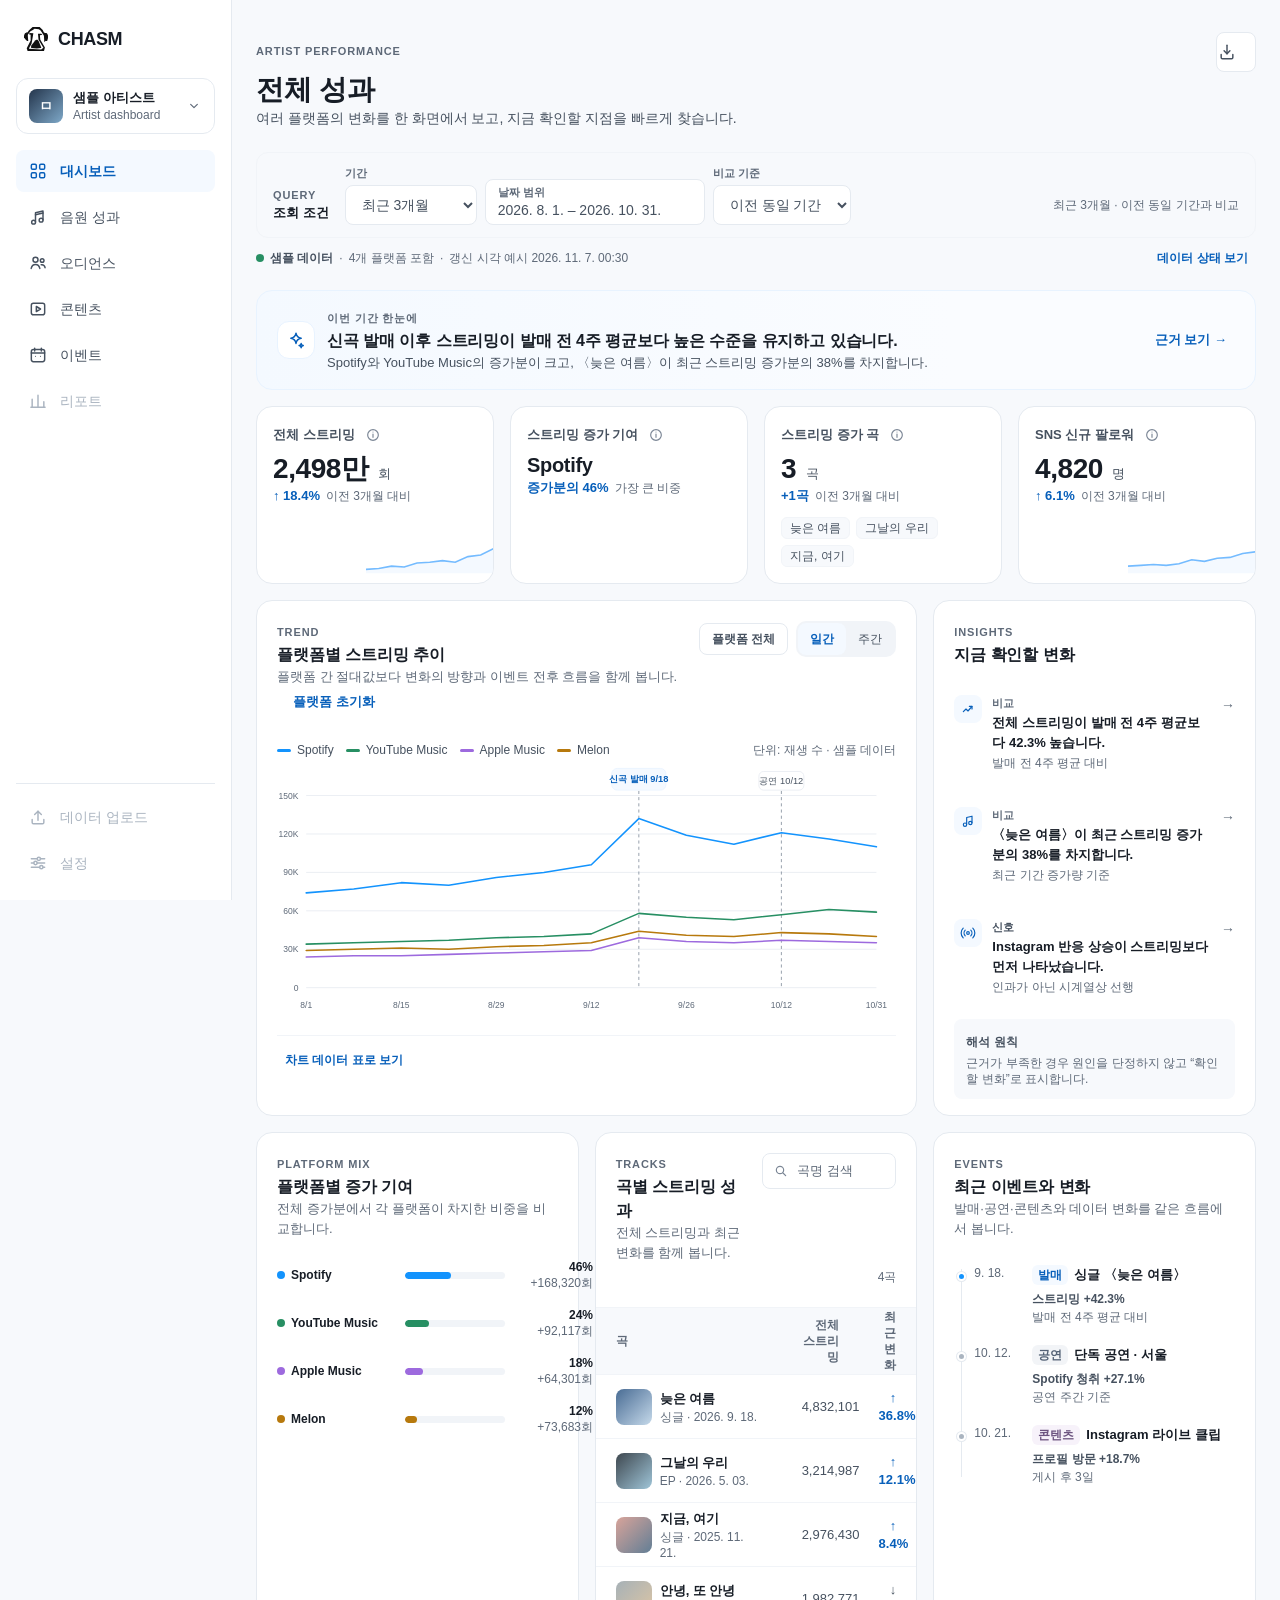
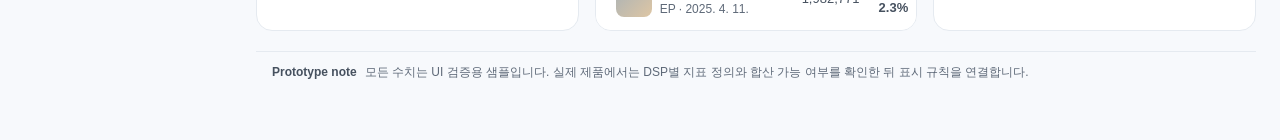
==== commit 24e992a5: "chore: rebuild preview after query control system" ====
--- a/prototype/dashboard-sample/preview.html
+++ b/prototype/dashboard-sample/preview.html
@@ -215,6 +215,9 @@
   --a11y-focus: var(--blue-700);
   --a11y-target-min: 24px;
 
+  --query-control-min: 40px;
+  --query-local-control-min: 32px;
+
   --data-state-fresh: #278F63;
   --data-state-info: var(--blue-700);
   --data-state-attention: #8A5D00;
@@ -530,6 +533,363 @@
   border-color: var(--control-border-disabled);
 }
 
+
+
+.query-bar {
+  margin-bottom: var(--space-4);
+  padding: var(--space-3) var(--space-4);
+  display: grid;
+  grid-template-columns: auto minmax(0, 1fr) auto;
+  gap: var(--space-3) var(--space-4);
+  align-items: end;
+  background: var(--surface-subtle);
+  border: 1px solid var(--border-subtle);
+  border-radius: var(--radius-container-sm);
+}
+
+.query-bar__label {
+  min-height: var(--query-control-min);
+  display: grid;
+  align-content: center;
+}
+
+.query-bar__label strong {
+  color: var(--fg-primary);
+  font-size: var(--type-supporting-size);
+  line-height: var(--type-supporting-line);
+}
+
+.query-bar__controls {
+  min-width: 0;
+  display: flex;
+  flex-wrap: wrap;
+  gap: var(--space-2);
+  align-items: end;
+}
+
+.query-field {
+  min-width: 0;
+  display: grid;
+  gap: var(--space-1);
+}
+
+.query-field__label {
+  color: var(--fg-tertiary);
+  font-size: 11px;
+  line-height: 16px;
+  font-weight: 650;
+}
+
+.query-field select,
+.query-field input,
+.query-date > summary {
+  min-height: var(--query-control-min);
+  color: var(--control-fg-default);
+  background: var(--control-bg-default);
+  border: 1px solid var(--control-border-default);
+  border-radius: var(--radius-control);
+  font: inherit;
+}
+
+.query-field select,
+.query-field input {
+  min-width: 132px;
+  padding: 0 var(--space-3);
+}
+
+.query-field input[type="date"] {
+  min-width: 154px;
+}
+
+.query-field select:hover,
+.query-field input:hover,
+.query-date > summary:hover {
+  background: var(--control-bg-hover);
+  border-color: var(--control-border-hover);
+}
+
+.query-date {
+  min-width: 220px;
+}
+
+.query-date > summary {
+  padding: var(--space-1) var(--space-3);
+  display: grid;
+  align-content: center;
+  gap: 0;
+  cursor: pointer;
+  list-style: none;
+}
+
+.query-date > summary::-webkit-details-marker,
+.filter-menu > summary::-webkit-details-marker {
+  display: none;
+}
+
+.query-date[open] > summary,
+.filter-menu[open] > summary {
+  border-color: var(--control-border-hover);
+}
+
+.query-popover,
+.filter-popover {
+  margin-top: var(--space-2);
+  padding: var(--space-3);
+  display: grid;
+  gap: var(--space-3);
+  background: var(--surface-default);
+  border: 1px solid var(--border-default);
+  border-radius: var(--radius-container-sm);
+  box-shadow: var(--shadow-low);
+}
+
+.query-date-grid {
+  display: grid;
+  grid-template-columns: repeat(2, minmax(0, 1fr));
+  gap: var(--space-2);
+}
+
+.query-popover__actions,
+.filter-popover__actions {
+  display: flex;
+  justify-content: flex-end;
+  flex-wrap: wrap;
+  gap: var(--space-2);
+}
+
+.query-error,
+.filter-error {
+  margin: 0;
+  color: var(--data-state-critical);
+  font-size: var(--type-meta-size);
+  line-height: var(--type-meta-line);
+}
+
+.query-bar__summary {
+  min-height: var(--query-control-min);
+  display: flex;
+  align-items: center;
+  justify-content: flex-end;
+  flex-wrap: wrap;
+  gap: var(--space-2);
+  color: var(--fg-tertiary);
+  font-size: var(--type-meta-size);
+  line-height: var(--type-meta-line);
+}
+
+.query-reset {
+  min-height: 32px;
+}
+
+.comparison-off [data-global-comparison] {
+  display: none !important;
+}
+
+.comparison-off .resource-table .delta-col {
+  width: 0;
+}
+
+.chart-controls {
+  display: flex;
+  align-items: center;
+  flex-wrap: wrap;
+  justify-content: flex-end;
+  gap: var(--space-2);
+}
+
+.filter-menu {
+  position: relative;
+}
+
+.filter-menu > summary {
+  min-height: var(--query-local-control-min);
+  padding: 0 var(--space-3);
+  display: inline-flex;
+  align-items: center;
+  color: var(--control-fg-default);
+  background: var(--control-bg-default);
+  border: 1px solid var(--control-border-default);
+  border-radius: var(--radius-control);
+  font-size: var(--type-meta-size);
+  line-height: var(--type-meta-line);
+  font-weight: 600;
+  cursor: pointer;
+  list-style: none;
+}
+
+.filter-menu > summary:hover {
+  background: var(--control-bg-hover);
+  border-color: var(--control-border-hover);
+}
+
+.filter-popover {
+  min-width: 230px;
+}
+
+.filter-popover fieldset {
+  min-width: 0;
+  margin: 0;
+  padding: 0;
+  display: grid;
+  gap: var(--space-2);
+  border: 0;
+}
+
+.filter-popover legend {
+  margin-bottom: var(--space-1);
+  color: var(--fg-primary);
+  font-size: var(--type-supporting-size);
+  line-height: var(--type-supporting-line);
+  font-weight: 650;
+}
+
+.filter-option {
+  min-height: 32px;
+  display: flex;
+  align-items: center;
+  gap: var(--space-2);
+  color: var(--fg-secondary);
+  font-size: var(--type-supporting-size);
+  line-height: var(--type-supporting-line);
+  cursor: pointer;
+}
+
+.filter-option input {
+  width: 18px;
+  height: 18px;
+  accent-color: var(--blue-700);
+}
+
+.chart-filter-summary {
+  padding: 0 var(--card-padding) var(--space-1);
+  display: flex;
+  align-items: center;
+  flex-wrap: wrap;
+  gap: var(--space-2);
+}
+
+.filter-chip-list {
+  display: flex;
+  align-items: center;
+  flex-wrap: wrap;
+  gap: var(--space-1_5);
+}
+
+.filter-chip {
+  min-height: 28px;
+  padding: 0 var(--space-1) 0 var(--space-2_5);
+  display: inline-flex;
+  align-items: center;
+  gap: var(--space-1);
+  color: var(--control-selected-fg);
+  background: var(--control-selected-bg);
+  border: 1px solid var(--control-selected-border);
+  border-radius: var(--radius-full);
+  font-size: var(--type-meta-size);
+  line-height: var(--type-meta-line);
+  font-weight: 600;
+}
+
+.filter-chip button {
+  width: 24px;
+  height: 24px;
+  padding: 0;
+  display: inline-grid;
+  place-items: center;
+  color: inherit;
+  background: transparent;
+  border: 0;
+  border-radius: var(--radius-full);
+  font-size: 16px;
+  cursor: pointer;
+}
+
+.filter-chip button:hover {
+  background: var(--blue-100);
+}
+
+.track-search {
+  width: min(240px, 100%);
+  min-height: 36px;
+  padding-left: var(--space-2_5);
+  display: grid;
+  grid-template-columns: auto minmax(0, 1fr) auto;
+  gap: var(--space-2);
+  align-items: center;
+  color: var(--icon-fg-default);
+  background: var(--control-bg-default);
+  border: 1px solid var(--control-border-default);
+  border-radius: var(--radius-control);
+}
+
+.track-search:focus-within {
+  outline: var(--focus-ring-width) solid var(--focus-ring-color);
+  outline-offset: var(--focus-ring-offset);
+}
+
+.track-search__icon {
+  color: var(--icon-fg-muted);
+}
+
+.track-search input {
+  min-width: 0;
+  min-height: 34px;
+  padding: 0;
+  color: var(--fg-primary);
+  background: transparent;
+  border: 0;
+  outline: 0;
+  font: inherit;
+  font-size: var(--type-supporting-size);
+  line-height: var(--type-supporting-line);
+}
+
+.track-search input::placeholder {
+  color: var(--fg-tertiary);
+}
+
+.track-search__clear {
+  width: 32px;
+  height: 32px;
+  padding: 0;
+  color: var(--icon-fg-default);
+  background: transparent;
+  border: 0;
+  border-radius: var(--radius-control);
+  font-size: 18px;
+  cursor: pointer;
+}
+
+.track-search__clear:hover {
+  background: var(--control-bg-hover);
+}
+
+.table-toolbar-meta {
+  min-height: 28px;
+  padding: 0 var(--card-padding);
+  display: flex;
+  justify-content: flex-end;
+  align-items: center;
+  color: var(--fg-tertiary);
+  font-size: var(--type-meta-size);
+  line-height: var(--type-meta-line);
+}
+
+.table-empty-inline {
+  min-height: 120px;
+  display: grid;
+  align-content: center;
+  justify-items: center;
+  gap: var(--space-1);
+  color: var(--fg-tertiary);
+  text-align: center;
+}
+
+.table-empty-inline strong {
+  color: var(--fg-primary);
+  font-size: var(--type-supporting-size);
+  line-height: var(--type-supporting-line);
+}
 
 .data-health-bar {
   margin-top: calc(var(--space-3) * -1);
@@ -2011,6 +2371,24 @@
     display: grid;
   }
 
+  .query-bar {
+    grid-template-columns: 1fr;
+    align-items: stretch;
+  }
+
+  .query-bar__controls {
+    display: grid;
+    grid-template-columns: repeat(2, minmax(0, 1fr));
+  }
+
+  .query-date {
+    min-width: 0;
+  }
+
+  .query-bar__summary {
+    justify-content: flex-start;
+  }
+
   .header-actions {
     flex-wrap: wrap;
   }
@@ -2027,6 +2405,35 @@
 }
 
 @media (max-width: 639px) {
+  .query-bar__controls,
+  .query-date-grid {
+    grid-template-columns: 1fr;
+  }
+
+  .query-field select,
+  .query-field input,
+  .query-date > summary {
+    width: 100%;
+  }
+
+  .chart-controls {
+    width: 100%;
+    justify-content: flex-start;
+  }
+
+  .filter-menu,
+  .filter-menu > summary {
+    width: 100%;
+  }
+
+  .filter-popover {
+    min-width: 0;
+  }
+
+  .track-search {
+    width: 100%;
+  }
+
   .data-health-bar {
     display: grid;
   }
@@ -2174,17 +2581,64 @@
           <p class="page-description">여러 플랫폼의 변화를 한 화면에서 보고, 지금 확인할 지점을 빠르게 찾습니다.</p>
         </div>
         <div class="header-actions">
-          <label class="select-control">
-            <span class="sr-only">조회 기간</span>
+          <button class="icon-button" type="button" aria-label="내보내기"><svg class="ui-icon" viewBox="0 0 24 24" aria-hidden="true"><path d="M12 4v10"/><path d="m8.5 10.5 3.5 3.5 3.5-3.5"/><path d="M5 15v3.5A1.5 1.5 0 0 0 6.5 20h11a1.5 1.5 0 0 0 1.5-1.5V15"/></svg></button>
+        </div>
+      </header>
+
+      <section class="query-bar" aria-label="조회 조건">
+        <div class="query-bar__label">
+          <span class="section-kicker">QUERY</span>
+          <strong>조회 조건</strong>
+        </div>
+
+        <div class="query-bar__controls">
+          <label class="query-field">
+            <span class="query-field__label">기간</span>
             <select id="periodSelect">
               <option value="90">최근 3개월</option>
               <option value="30">최근 30일</option>
+              <option value="custom">사용자 지정</option>
             </select>
           </label>
-          <button class="date-control" type="button">2026. 8. 1. – 10. 31.</button>
-          <button class="icon-button" type="button" aria-label="내보내기"><svg class="ui-icon" viewBox="0 0 24 24" aria-hidden="true"><path d="M12 4v10"/><path d="m8.5 10.5 3.5 3.5 3.5-3.5"/><path d="M5 15v3.5A1.5 1.5 0 0 0 6.5 20h11a1.5 1.5 0 0 0 1.5-1.5V15"/></svg></button>
+
+          <details class="query-date" id="dateRangeControl">
+            <summary>
+              <span class="query-field__label">날짜 범위</span>
+              <span id="dateRangeSummary">2026. 8. 1. – 10. 31.</span>
+            </summary>
+            <div class="query-popover">
+              <div class="query-date-grid">
+                <label class="query-field">
+                  <span class="query-field__label">시작일</span>
+                  <input id="dateStart" type="date" value="2026-08-01" />
+                </label>
+                <label class="query-field">
+                  <span class="query-field__label">종료일</span>
+                  <input id="dateEnd" type="date" value="2026-10-31" />
+                </label>
+              </div>
+              <p class="query-error" id="dateRangeError" role="alert" hidden></p>
+              <div class="query-popover__actions">
+                <button class="button button--secondary button--compact" id="dateCancelButton" type="button">취소</button>
+                <button class="button button--primary button--compact" id="dateApplyButton" type="button">날짜 적용</button>
+              </div>
+            </div>
+          </details>
+
+          <label class="query-field">
+            <span class="query-field__label">비교 기준</span>
+            <select id="comparisonSelect">
+              <option value="previous">이전 동일 기간</option>
+              <option value="none">비교 안 함</option>
+            </select>
+          </label>
         </div>
-      </header>
+
+        <div class="query-bar__summary">
+          <span id="queryContextSummary">최근 3개월 · 이전 동일 기간과 비교</span>
+          <button class="text-action query-reset" id="queryResetButton" type="button" hidden>조회 조건 초기화</button>
+        </div>
+      </section>
 
       <div class="data-health-bar" aria-label="샘플 데이터 상태">
         <div class="data-health-bar__summary">
@@ -2238,7 +2692,7 @@
             <button class="info" type="button" aria-label="전체 스트리밍 지표 설명" aria-describedby="help-total-streams" data-tip="합산 가능한 DSP의 재생 수만 포함한 샘플 지표입니다."><svg class="ui-icon" viewBox="0 0 24 24" aria-hidden="true"><circle cx="12" cy="12" r="8"/><path d="M12 10.5v5"/><circle cx="12" cy="7.5" r=".8" fill="currentColor" stroke="none"/></svg></button>
           </div>
           <div class="kpi-card__value">2,498만 <small>회</small></div>
-          <div class="metric-context"><span class="delta neutral-up">↑ 18.4%</span><span>이전 3개월 대비</span></div>
+          <div class="metric-context" data-global-comparison><span class="delta neutral-up">↑ 18.4%</span><span data-period-comparison-label>이전 3개월 대비</span></div>
           <svg class="sparkline" viewBox="0 0 160 36" role="img" aria-label="전체 스트리밍 상승 추이">
             <path class="spark-area" d="M0 31 L16 30 L32 27 L48 28 L64 23 L80 22 L96 20 L112 22 L128 15 L144 13 L160 5 L160 36 L0 36 Z"></path>
             <path class="spark-line" d="M0 31 L16 30 L32 27 L48 28 L64 23 L80 22 L96 20 L112 22 L128 15 L144 13 L160 5"></path>
@@ -2259,7 +2713,7 @@
         <article class="kpi-card">
           <div class="kpi-card__head"><span>스트리밍 증가 곡</span><button class="info" type="button" aria-label="스트리밍 증가 곡 지표 설명" aria-describedby="help-increasing-tracks" data-tip="최근 기간 스트리밍이 이전 기간보다 증가한 곡입니다."><svg class="ui-icon" viewBox="0 0 24 24" aria-hidden="true"><circle cx="12" cy="12" r="8"/><path d="M12 10.5v5"/><circle cx="12" cy="7.5" r=".8" fill="currentColor" stroke="none"/></svg></button></div>
           <div class="kpi-card__value">3 <small>곡</small></div>
-          <div class="metric-context"><span class="delta neutral-up">+1곡</span><span>이전 기간 대비</span></div>
+          <div class="metric-context" data-global-comparison><span class="delta neutral-up">+1곡</span><span data-period-comparison-label>이전 기간 대비</span></div>
           <div class="mini-track-list"><span>늦은 여름</span><span>그날의 우리</span><span>지금, 여기</span></div>
         <span class="sr-only" id="help-increasing-tracks">최근 기간 스트리밍이 이전 기간보다 증가한 곡입니다.</span>
         </article>
@@ -2267,7 +2721,7 @@
         <article class="kpi-card">
           <div class="kpi-card__head"><span>SNS 신규 팔로워</span><button class="info" type="button" aria-label="SNS 신규 팔로워 지표 설명" aria-describedby="help-social-followers" data-tip="YouTube와 Instagram 신규 팔로워의 샘플 합산입니다."><svg class="ui-icon" viewBox="0 0 24 24" aria-hidden="true"><circle cx="12" cy="12" r="8"/><path d="M12 10.5v5"/><circle cx="12" cy="7.5" r=".8" fill="currentColor" stroke="none"/></svg></button></div>
           <div class="kpi-card__value">4,820 <small>명</small></div>
-          <div class="metric-context"><span class="delta neutral-up">↑ 6.1%</span><span>이전 3개월 대비</span></div>
+          <div class="metric-context" data-global-comparison><span class="delta neutral-up">↑ 6.1%</span><span data-period-comparison-label>이전 3개월 대비</span></div>
           <svg class="sparkline" viewBox="0 0 160 36" role="img" aria-label="SNS 신규 팔로워 추이">
             <path class="spark-area" d="M0 27 L16 26 L32 25 L48 26 L64 24 L80 19 L96 21 L112 17 L128 16 L144 11 L160 9 L160 36 L0 36 Z"></path>
             <path class="spark-line" d="M0 27 L16 26 L32 25 L48 26 L64 24 L80 19 L96 21 L112 17 L128 16 L144 11 L160 9"></path>
@@ -2284,10 +2738,35 @@
               <h2 id="musicTitle" class="focus-target" tabindex="-1">플랫폼별 스트리밍 추이</h2>
               <p>플랫폼 간 절대값보다 변화의 방향과 이벤트 전후 흐름을 함께 봅니다.</p>
             </div>
-            <div class="segmented" role="group" aria-label="집계 단위">
-              <button class="is-selected" type="button" data-granularity="day" aria-pressed="true">일간</button>
-              <button type="button" data-granularity="week" aria-pressed="false">주간</button>
+            <div class="chart-controls">
+              <details class="filter-menu" id="platformFilter">
+                <summary id="platformFilterSummary">플랫폼 전체</summary>
+                <div class="filter-popover">
+                  <fieldset>
+                    <legend>플랫폼</legend>
+                    <label class="filter-option"><input type="checkbox" data-platform-key="spotify" checked /> <span>Spotify</span></label>
+                    <label class="filter-option"><input type="checkbox" data-platform-key="youtube" checked /> <span>YouTube Music</span></label>
+                    <label class="filter-option"><input type="checkbox" data-platform-key="apple" checked /> <span>Apple Music</span></label>
+                    <label class="filter-option"><input type="checkbox" data-platform-key="melon" checked /> <span>Melon</span></label>
+                  </fieldset>
+                  <p class="filter-error" id="platformFilterError" role="alert" hidden>최소 1개 플랫폼을 선택하세요.</p>
+                  <div class="filter-popover__actions">
+                    <button class="button button--tertiary button--compact" id="platformDraftReset" type="button">플랫폼 초기화</button>
+                    <button class="button button--primary button--compact" id="platformApply" type="button">적용</button>
+                  </div>
+                </div>
+              </details>
+
+              <div class="segmented" role="group" aria-label="집계 단위">
+                <button class="is-selected" type="button" data-granularity="day" aria-pressed="true">일간</button>
+                <button type="button" data-granularity="week" aria-pressed="false">주간</button>
+              </div>
             </div>
+          </div>
+
+          <div class="chart-filter-summary" id="chartFilterSummary" hidden>
+            <div class="filter-chip-list" id="platformFilterChips" aria-label="적용된 플랫폼 필터"></div>
+            <button class="text-action" id="platformFilterReset" type="button">플랫폼 초기화</button>
           </div>
 
           <div class="chart-meta-row">
@@ -2306,13 +2785,7 @@
               <table class="data-table compact-table chart-data-table">
                 <caption class="sr-only">플랫폼별 스트리밍 추이 차트 데이터</caption>
                 <thead>
-                  <tr>
-                    <th scope="col">기간</th>
-                    <th scope="col" class="cell-number">Spotify</th>
-                    <th scope="col" class="cell-number">YouTube Music</th>
-                    <th scope="col" class="cell-number">Apple Music</th>
-                    <th scope="col" class="cell-number">Melon</th>
-                  </tr>
+                  <tr id="trendDataHead"></tr>
                 </thead>
                 <tbody id="trendDataBody"></tbody>
               </table>
@@ -2405,7 +2878,17 @@
               <h2>곡별 스트리밍 성과</h2>
               <p>전체 스트리밍과 최근 변화를 함께 봅니다.</p>
             </div>
-            <button class="text-action" type="button">전체 곡 보기 →</button>
+            <div class="track-search">
+              <label class="sr-only" for="trackSearchInput">곡명 검색</label>
+              <svg class="ui-icon ui-icon--sm track-search__icon" viewBox="0 0 24 24" aria-hidden="true"><circle cx="10.5" cy="10.5" r="5.5"/><path d="m15 15 4 4"/></svg>
+              <input id="trackSearchInput" type="search" placeholder="곡명 검색" autocomplete="off" />
+              <button class="track-search__clear" id="trackSearchClear" type="button" aria-label="곡명 검색어 지우기" hidden><svg class="ui-icon ui-icon--sm" viewBox="0 0 24 24" aria-hidden="true"><path d="m7 7 10 10M17 7 7 17"/></svg></button>
+            </div>
+          </div>
+
+          <div class="table-toolbar-meta">
+            <span id="trackSearchCount">4곡</span>
+            <span class="sr-only" id="trackSearchStatus" role="status" aria-live="polite" aria-atomic="true"></span>
           </div>
 
           <div class="table-shell">
@@ -2414,17 +2897,17 @@
               <colgroup>
                 <col class="resource-col" />
                 <col class="metric-col" />
-                <col class="delta-col" />
+                <col class="delta-col" data-global-comparison />
               </colgroup>
               <thead>
                 <tr>
                   <th scope="col">곡</th>
                   <th scope="col" class="cell-number">전체 스트리밍</th>
-                  <th scope="col" class="cell-delta" data-priority="2">최근 변화</th>
+                  <th scope="col" class="cell-delta" data-priority="2" data-global-comparison>최근 변화</th>
                 </tr>
               </thead>
               <tbody>
-                <tr id="track-late-summer" class="focus-target" tabindex="-1">
+                <tr id="track-late-summer" class="focus-target" tabindex="-1" data-track-name="늦은 여름">
                   <td>
                     <div class="track-name">
                       <span class="cover c1" aria-hidden="true"></span>
@@ -2432,9 +2915,9 @@
                     </div>
                   </td>
                   <td class="numeric cell-number">4,832,101</td>
-                  <td class="delta neutral-up cell-delta" data-priority="2">↑ 36.8%</td>
+                  <td class="delta neutral-up cell-delta" data-priority="2" data-global-comparison>↑ 36.8%</td>
                 </tr>
-                <tr>
+                <tr data-track-name="그날의 우리">
                   <td>
                     <div class="track-name">
                       <span class="cover c2" aria-hidden="true"></span>
@@ -2442,9 +2925,9 @@
                     </div>
                   </td>
                   <td class="numeric cell-number">3,214,987</td>
-                  <td class="delta neutral-up cell-delta" data-priority="2">↑ 12.1%</td>
+                  <td class="delta neutral-up cell-delta" data-priority="2" data-global-comparison>↑ 12.1%</td>
                 </tr>
-                <tr>
+                <tr data-track-name="지금, 여기">
                   <td>
                     <div class="track-name">
                       <span class="cover c3" aria-hidden="true"></span>
@@ -2452,9 +2935,9 @@
                     </div>
                   </td>
                   <td class="numeric cell-number">2,976,430</td>
-                  <td class="delta neutral-up cell-delta" data-priority="2">↑ 8.4%</td>
+                  <td class="delta neutral-up cell-delta" data-priority="2" data-global-comparison>↑ 8.4%</td>
                 </tr>
-                <tr>
+                <tr data-track-name="안녕, 또 안녕">
                   <td>
                     <div class="track-name">
                       <span class="cover c4" aria-hidden="true"></span>
@@ -2462,7 +2945,15 @@
                     </div>
                   </td>
                   <td class="numeric cell-number">1,982,771</td>
-                  <td class="delta cell-delta" data-priority="2">↓ 2.3%</td>
+                  <td class="delta cell-delta" data-priority="2" data-global-comparison>↓ 2.3%</td>
+                </tr>
+                <tr id="trackSearchEmpty" hidden>
+                  <td colspan="3">
+                    <div class="table-empty-inline">
+                      <strong>검색어와 일치하는 곡이 없습니다.</strong>
+                      <span>검색어를 바꿔보세요.</span>
+                    </div>
+                  </td>
                 </tr>
               </tbody>
             </table>
@@ -2513,11 +3004,11 @@
   <script>
 const colors = {
   blue: "#1393FD",
-  teal: "#2EAD75",
+  teal: "#278F63",
   purple: "#9D6ADE",
-  amber: "#D99A13",
+  amber: "#B7790D",
   grid: "#E5EAF0",
-  text: "#7C8796",
+  text: "#5E6978",
   textStrong: "#46515F",
   event: "#AAB4C0",
 };
@@ -2556,9 +3047,11 @@
 ];
 
 let granularity = "day";
+let visibleSeries = new Set(series.map((item) => item.key));
 
 const svg = document.getElementById("trendChart");
 const legend = document.getElementById("legend");
+const trendDataHead = document.getElementById("trendDataHead");
 const trendDataBody = document.getElementById("trendDataBody");
 const trendChartSummary = document.getElementById("trendChartSummary");
 const statusAnnouncer = document.getElementById("statusAnnouncer");
@@ -2585,22 +3078,30 @@
 }
 
 function renderChartDataTable(data) {
-  if (!trendDataBody) return;
+  if (!trendDataBody || !trendDataHead) return;
+
+  const activeSeries = series.filter((item) => visibleSeries.has(item.key));
+
+  trendDataHead.innerHTML = `
+    <th scope="col">기간</th>
+    ${activeSeries.map((item) => `<th scope="col" class="cell-number">${item.label}</th>`).join("")}
+  `;
 
   trendDataBody.innerHTML = data.map((row) => `
     <tr>
       <th scope="row">${row.label}</th>
-      <td class="cell-number">${(row.spotify * 1000).toLocaleString("ko-KR")}</td>
-      <td class="cell-number">${(row.youtube * 1000).toLocaleString("ko-KR")}</td>
-      <td class="cell-number">${(row.apple * 1000).toLocaleString("ko-KR")}</td>
-      <td class="cell-number">${(row.melon * 1000).toLocaleString("ko-KR")}</td>
+      ${activeSeries.map((item) => `<td class="cell-number">${(row[item.key] * 1000).toLocaleString("ko-KR")}</td>`).join("")}
     </tr>
   `).join("");
 
   if (trendChartSummary) {
+    const platformText = activeSeries.length === series.length
+      ? "모든 플랫폼"
+      : activeSeries.map((item) => item.label).join(", ");
+
     trendChartSummary.textContent = granularity === "day"
-      ? "9월 18일 신곡 발매 직후 모든 플랫폼의 스트리밍이 증가했고, Spotify의 증가폭이 가장 큽니다."
-      : "9월 3주에 모든 플랫폼의 스트리밍이 이전 주보다 크게 증가했고, Spotify의 증가폭이 가장 큽니다.";
+      ? `9월 18일 신곡 발매 직후 선택한 ${platformText}에서 스트리밍 변화가 나타납니다. 정확한 값은 데이터 표에서 확인할 수 있습니다.`
+      : `주간 보기에서 선택한 ${platformText}의 스트리밍 변화를 비교합니다. 정확한 값은 데이터 표에서 확인할 수 있습니다.`;
   }
 }
 
@@ -2612,7 +3113,7 @@
 
 function renderLegend() {
   legend.innerHTML = "";
-  series.forEach((item) => {
+  series.filter((item) => visibleSeries.has(item.key)).forEach((item) => {
     const node = document.createElement("span");
     node.className = "legend-item";
     node.innerHTML = `<span class="legend-line" style="--legend-color:${item.color}"></span><span>${item.label}</span>`;
@@ -2732,7 +3233,7 @@
     svg.appendChild(concertText);
   }
 
-  series.forEach((item) => {
+  series.filter((item) => visibleSeries.has(item.key)).forEach((item) => {
     const points = data.map((row, index) => `${x(index)},${y(row[item.key])}`).join(" ");
     const path = svgEl("polyline", {
       points,
@@ -2781,6 +3282,98 @@
   });
 }
 
+const platformFilter = document.getElementById("platformFilter");
+const platformFilterSummary = document.getElementById("platformFilterSummary");
+const platformCheckboxes = [...document.querySelectorAll("[data-platform-key]")];
+const platformApply = document.getElementById("platformApply");
+const platformDraftReset = document.getElementById("platformDraftReset");
+const platformFilterReset = document.getElementById("platformFilterReset");
+const platformFilterError = document.getElementById("platformFilterError");
+const chartFilterSummary = document.getElementById("chartFilterSummary");
+const platformFilterChips = document.getElementById("platformFilterChips");
+
+function syncPlatformDraftToApplied() {
+  platformCheckboxes.forEach((checkbox) => {
+    checkbox.checked = visibleSeries.has(checkbox.dataset.platformKey);
+  });
+  platformFilterError.hidden = true;
+}
+
+function renderPlatformFilterState() {
+  const active = series.filter((item) => visibleSeries.has(item.key));
+  const isDefault = active.length === series.length;
+
+  platformFilterSummary.textContent = isDefault ? "플랫폼 전체" : `플랫폼 ${active.length}개`;
+  chartFilterSummary.hidden = isDefault;
+  platformFilterChips.innerHTML = "";
+
+  if (!isDefault) {
+    active.forEach((item) => {
+      const chip = document.createElement("span");
+      chip.className = "filter-chip";
+      chip.innerHTML = `<span>${item.label}</span><button type="button" data-remove-platform="${item.key}" aria-label="${item.label} 플랫폼 필터 제거"><svg class="ui-icon ui-icon--sm" viewBox="0 0 24 24" aria-hidden="true"><path d="m7 7 10 10M17 7 7 17"/></svg></button>`;
+      platformFilterChips.appendChild(chip);
+    });
+  }
+}
+
+function applyVisibleSeries(nextKeys, announcement) {
+  visibleSeries = new Set(nextKeys);
+  renderLegend();
+  renderChart();
+  renderPlatformFilterState();
+  syncPlatformDraftToApplied();
+  if (announcement) announce(announcement);
+}
+
+platformFilter?.addEventListener("toggle", () => {
+  if (platformFilter.open) {
+    syncPlatformDraftToApplied();
+  } else {
+    syncPlatformDraftToApplied();
+  }
+});
+
+platformApply?.addEventListener("click", () => {
+  const next = platformCheckboxes
+    .filter((checkbox) => checkbox.checked)
+    .map((checkbox) => checkbox.dataset.platformKey);
+
+  if (next.length === 0) {
+    platformFilterError.hidden = false;
+    return;
+  }
+
+  applyVisibleSeries(next, `플랫폼 ${next.length}개를 차트에 적용했습니다.`);
+  platformFilter.open = false;
+});
+
+platformDraftReset?.addEventListener("click", () => {
+  platformCheckboxes.forEach((checkbox) => {
+    checkbox.checked = true;
+  });
+  platformFilterError.hidden = true;
+});
+
+platformFilterReset?.addEventListener("click", () => {
+  applyVisibleSeries(series.map((item) => item.key), "플랫폼 필터를 초기화했습니다.");
+});
+
+platformFilterChips?.addEventListener("click", (event) => {
+  const button = event.target.closest("[data-remove-platform]");
+  if (!button) return;
+
+  const key = button.dataset.removePlatform;
+  const next = [...visibleSeries].filter((item) => item !== key);
+
+  if (next.length === 0) {
+    applyVisibleSeries(series.map((item) => item.key), "플랫폼 필터를 초기화했습니다.");
+    return;
+  }
+
+  applyVisibleSeries(next, "플랫폼 필터를 변경했습니다.");
+});
+
 const segmentedButtons = [...document.querySelectorAll(".segmented button")];
 
 function selectGranularity(button) {
@@ -2906,12 +3499,191 @@
   if (insightItems[0]) activateInsight(insightItems[0]);
 });
 
-document.getElementById("periodSelect").addEventListener("change", (event) => {
-  const is30 = event.target.value === "30";
-  const range = is30 ? "2026. 10. 2. – 10. 31." : "2026. 8. 1. – 10. 31.";
-  document.querySelector(".date-control").textContent = range;
-  announce(`조회 기간을 ${event.target.options[event.target.selectedIndex].text}로 변경했습니다. 적용 기간은 ${range}입니다.`);
+const mainContent = document.getElementById("mainContent");
+const periodSelect = document.getElementById("periodSelect");
+const comparisonSelect = document.getElementById("comparisonSelect");
+const dateRangeControl = document.getElementById("dateRangeControl");
+const dateRangeSummary = document.getElementById("dateRangeSummary");
+const dateStart = document.getElementById("dateStart");
+const dateEnd = document.getElementById("dateEnd");
+const dateApplyButton = document.getElementById("dateApplyButton");
+const dateCancelButton = document.getElementById("dateCancelButton");
+const dateRangeError = document.getElementById("dateRangeError");
+const queryContextSummary = document.getElementById("queryContextSummary");
+const queryResetButton = document.getElementById("queryResetButton");
+
+const queryPresets = {
+  "90": { label: "최근 3개월", start: "2026-08-01", end: "2026-10-31", comparisonLabel: "이전 3개월 대비" },
+  "30": { label: "최근 30일", start: "2026-10-02", end: "2026-10-31", comparisonLabel: "이전 30일 대비" }
+};
+
+const defaultQuery = {
+  period: "90",
+  start: queryPresets["90"].start,
+  end: queryPresets["90"].end,
+  comparison: "previous"
+};
+
+let appliedQuery = { ...defaultQuery };
+
+function formatDateKo(value) {
+  const [year, month, day] = value.split("-").map(Number);
+  return `${year}. ${month}. ${day}.`;
+}
+
+function sameAsDefaultQuery() {
+  return appliedQuery.period === defaultQuery.period
+    && appliedQuery.start === defaultQuery.start
+    && appliedQuery.end === defaultQuery.end
+    && appliedQuery.comparison === defaultQuery.comparison;
+}
+
+function renderQueryState() {
+  periodSelect.value = appliedQuery.period;
+  comparisonSelect.value = appliedQuery.comparison;
+  dateStart.value = appliedQuery.start;
+  dateEnd.value = appliedQuery.end;
+  dateRangeSummary.textContent = `${formatDateKo(appliedQuery.start)} – ${formatDateKo(appliedQuery.end)}`;
+
+  const periodLabel = appliedQuery.period === "custom"
+    ? "사용자 지정"
+    : queryPresets[appliedQuery.period].label;
+  const comparisonText = appliedQuery.comparison === "previous"
+    ? "이전 동일 기간과 비교"
+    : "비교 없음";
+
+  queryContextSummary.textContent = `${periodLabel} · ${comparisonText}`;
+  queryResetButton.hidden = sameAsDefaultQuery();
+  mainContent.classList.toggle("comparison-off", appliedQuery.comparison === "none");
+
+  const comparisonLabel = appliedQuery.period === "custom"
+    ? "이전 동일 기간 대비"
+    : queryPresets[appliedQuery.period].comparisonLabel;
+
+  document.querySelectorAll("[data-period-comparison-label]").forEach((node) => {
+    node.textContent = comparisonLabel;
+  });
+}
+
+periodSelect.addEventListener("change", () => {
+  const value = periodSelect.value;
+
+  if (value === "custom") {
+    dateStart.value = appliedQuery.start;
+    dateEnd.value = appliedQuery.end;
+    dateRangeControl.open = true;
+    announce("사용자 지정 날짜를 선택하세요. 날짜 적용 전까지 기존 조회 조건이 유지됩니다.");
+    return;
+  }
+
+  const preset = queryPresets[value];
+  appliedQuery = {
+    ...appliedQuery,
+    period: value,
+    start: preset.start,
+    end: preset.end
+  };
+  renderQueryState();
+  announce(`조회 기간을 ${preset.label}로 변경했습니다. 적용 기간은 ${formatDateKo(preset.start)}부터 ${formatDateKo(preset.end)}까지입니다.`);
 });
+
+dateRangeControl.addEventListener("toggle", () => {
+  if (!dateRangeControl.open && periodSelect.value === "custom" && appliedQuery.period !== "custom") {
+    dateRangeError.hidden = true;
+    renderQueryState();
+  }
+});
+
+comparisonSelect.addEventListener("change", () => {
+  appliedQuery = { ...appliedQuery, comparison: comparisonSelect.value };
+  renderQueryState();
+  announce(comparisonSelect.value === "none"
+    ? "비교 기준을 사용하지 않습니다."
+    : "이전 동일 기간과 비교합니다.");
+});
+
+dateApplyButton.addEventListener("click", () => {
+  const start = dateStart.value;
+  const end = dateEnd.value;
+
+  if (!start || !end) {
+    dateRangeError.textContent = "시작일과 종료일을 모두 입력하세요.";
+    dateRangeError.hidden = false;
+    return;
+  }
+
+  if (start > end) {
+    dateRangeError.textContent = "종료일은 시작일보다 빠를 수 없습니다.";
+    dateRangeError.hidden = false;
+    return;
+  }
+
+  dateRangeError.hidden = true;
+  appliedQuery = {
+    ...appliedQuery,
+    period: "custom",
+    start,
+    end
+  };
+  renderQueryState();
+  dateRangeControl.open = false;
+  announce(`사용자 지정 기간을 ${formatDateKo(start)}부터 ${formatDateKo(end)}까지로 적용했습니다.`);
+});
+
+dateCancelButton.addEventListener("click", () => {
+  dateRangeError.hidden = true;
+  renderQueryState();
+  dateRangeControl.open = false;
+});
+
+queryResetButton.addEventListener("click", () => {
+  appliedQuery = { ...defaultQuery };
+  renderQueryState();
+  announce("조회 조건을 초기화했습니다.");
+});
+
+const trackSearchInput = document.getElementById("trackSearchInput");
+const trackSearchClear = document.getElementById("trackSearchClear");
+const trackSearchCount = document.getElementById("trackSearchCount");
+const trackSearchStatus = document.getElementById("trackSearchStatus");
+const trackSearchEmpty = document.getElementById("trackSearchEmpty");
+const trackRows = [...document.querySelectorAll(".resource-table tbody tr[data-track-name]")];
+
+function updateTrackSearch() {
+  const query = trackSearchInput.value.trim().toLocaleLowerCase("ko-KR");
+  let visibleCount = 0;
+
+  trackRows.forEach((row) => {
+    const name = row.dataset.trackName.toLocaleLowerCase("ko-KR");
+    const matches = !query || name.includes(query);
+    row.hidden = !matches;
+    if (matches) visibleCount += 1;
+  });
+
+  trackSearchClear.hidden = query.length === 0;
+  trackSearchEmpty.hidden = visibleCount !== 0;
+  trackSearchCount.textContent = `${visibleCount}곡`;
+
+  if (query) {
+    trackSearchStatus.textContent = visibleCount === 0
+      ? "검색어와 일치하는 곡이 없습니다."
+      : `${visibleCount}개의 곡을 찾았습니다.`;
+  } else {
+    trackSearchStatus.textContent = "곡명 검색을 초기화했습니다.";
+  }
+}
+
+trackSearchInput.addEventListener("input", updateTrackSearch);
+trackSearchClear.addEventListener("click", () => {
+  trackSearchInput.value = "";
+  updateTrackSearch();
+  trackSearchInput.focus();
+});
+
+renderQueryState();
+renderPlatformFilterState();
+syncPlatformDraftToApplied();
+updateTrackSearch();
 
 renderLegend();
 renderChart();
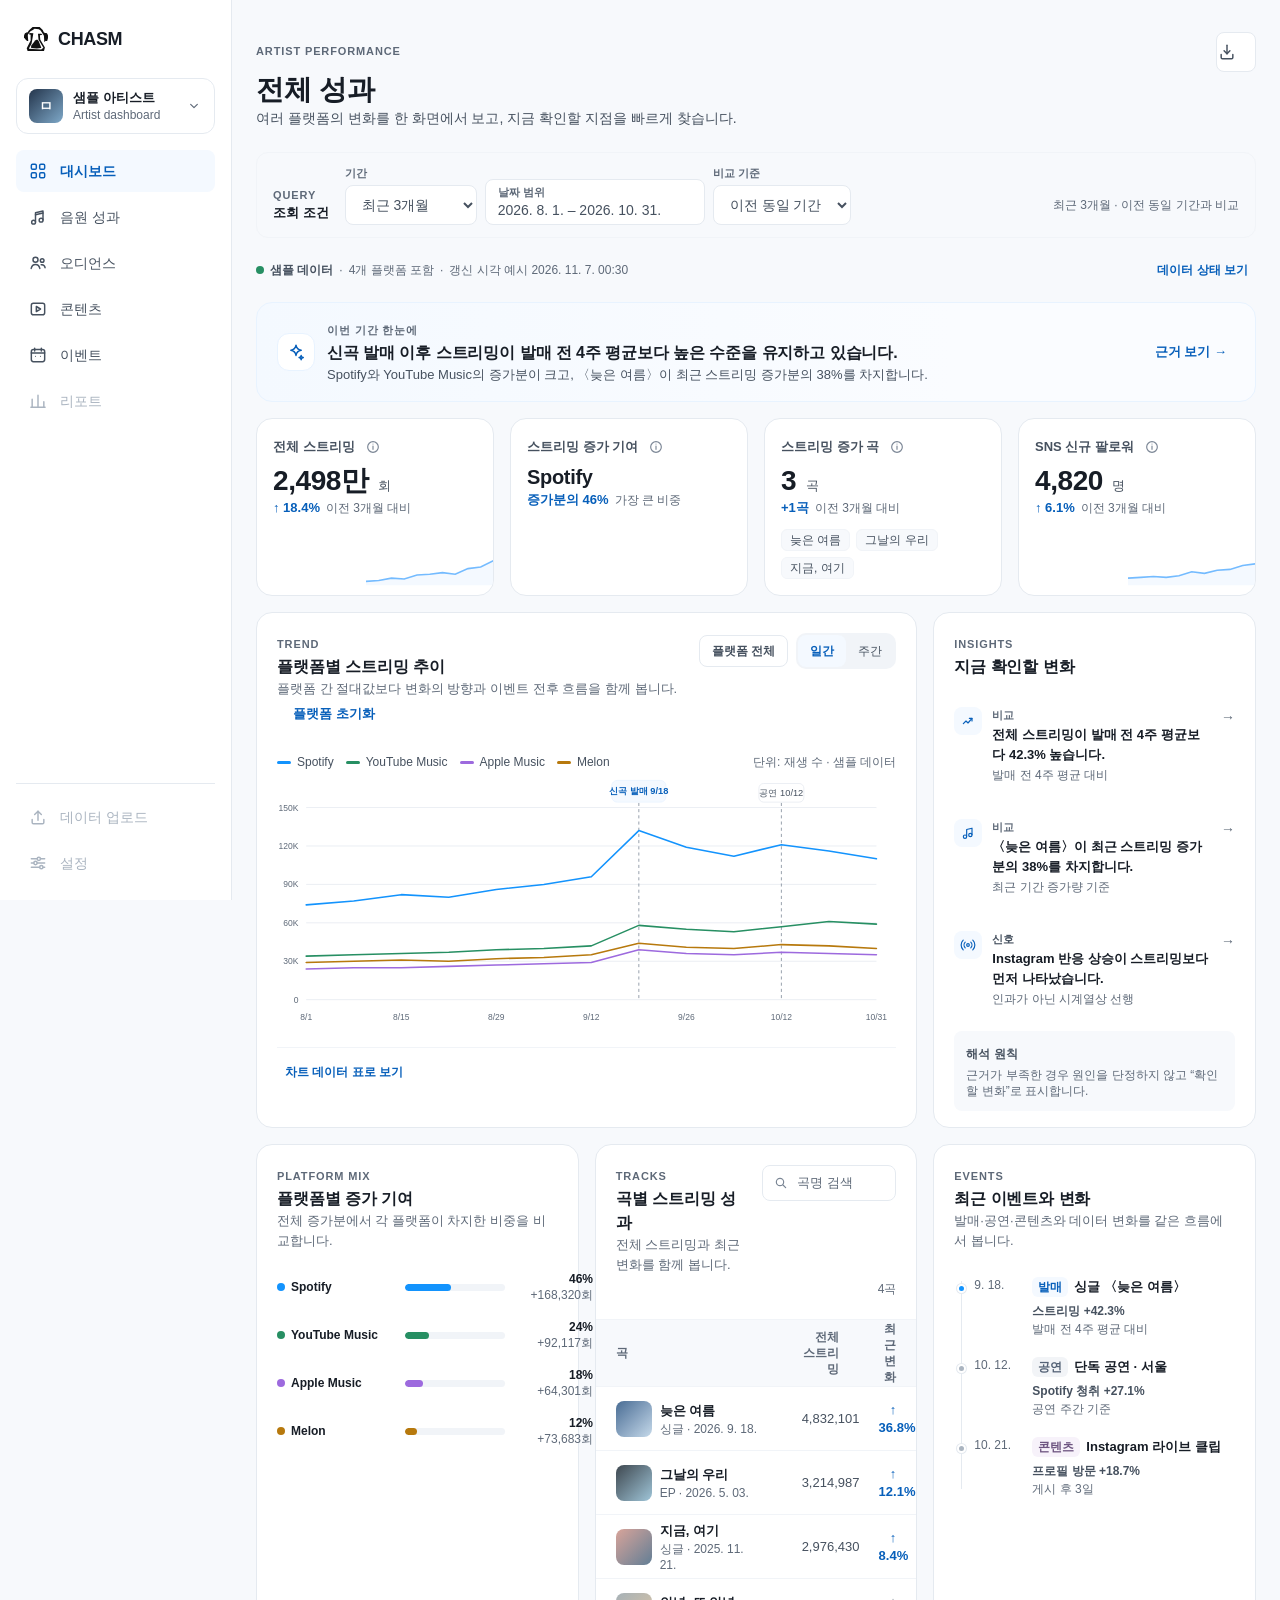
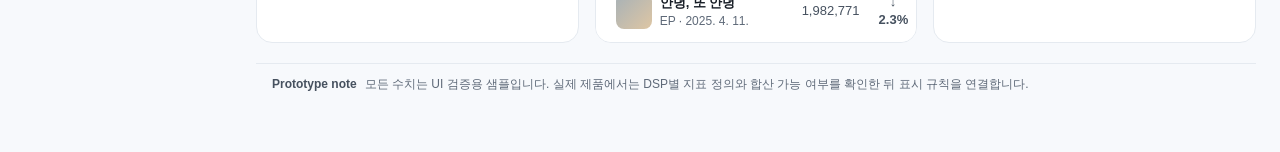
==== commit add319f9: "chore: rebuild preview after final query control spacing" ====
--- a/prototype/dashboard-sample/preview.html
+++ b/prototype/dashboard-sample/preview.html
@@ -892,7 +892,7 @@
 }
 
 .data-health-bar {
-  margin-top: calc(var(--space-3) * -1);
+  margin-top: 0;
   margin-bottom: var(--space-4);
   display: flex;
   align-items: flex-start;
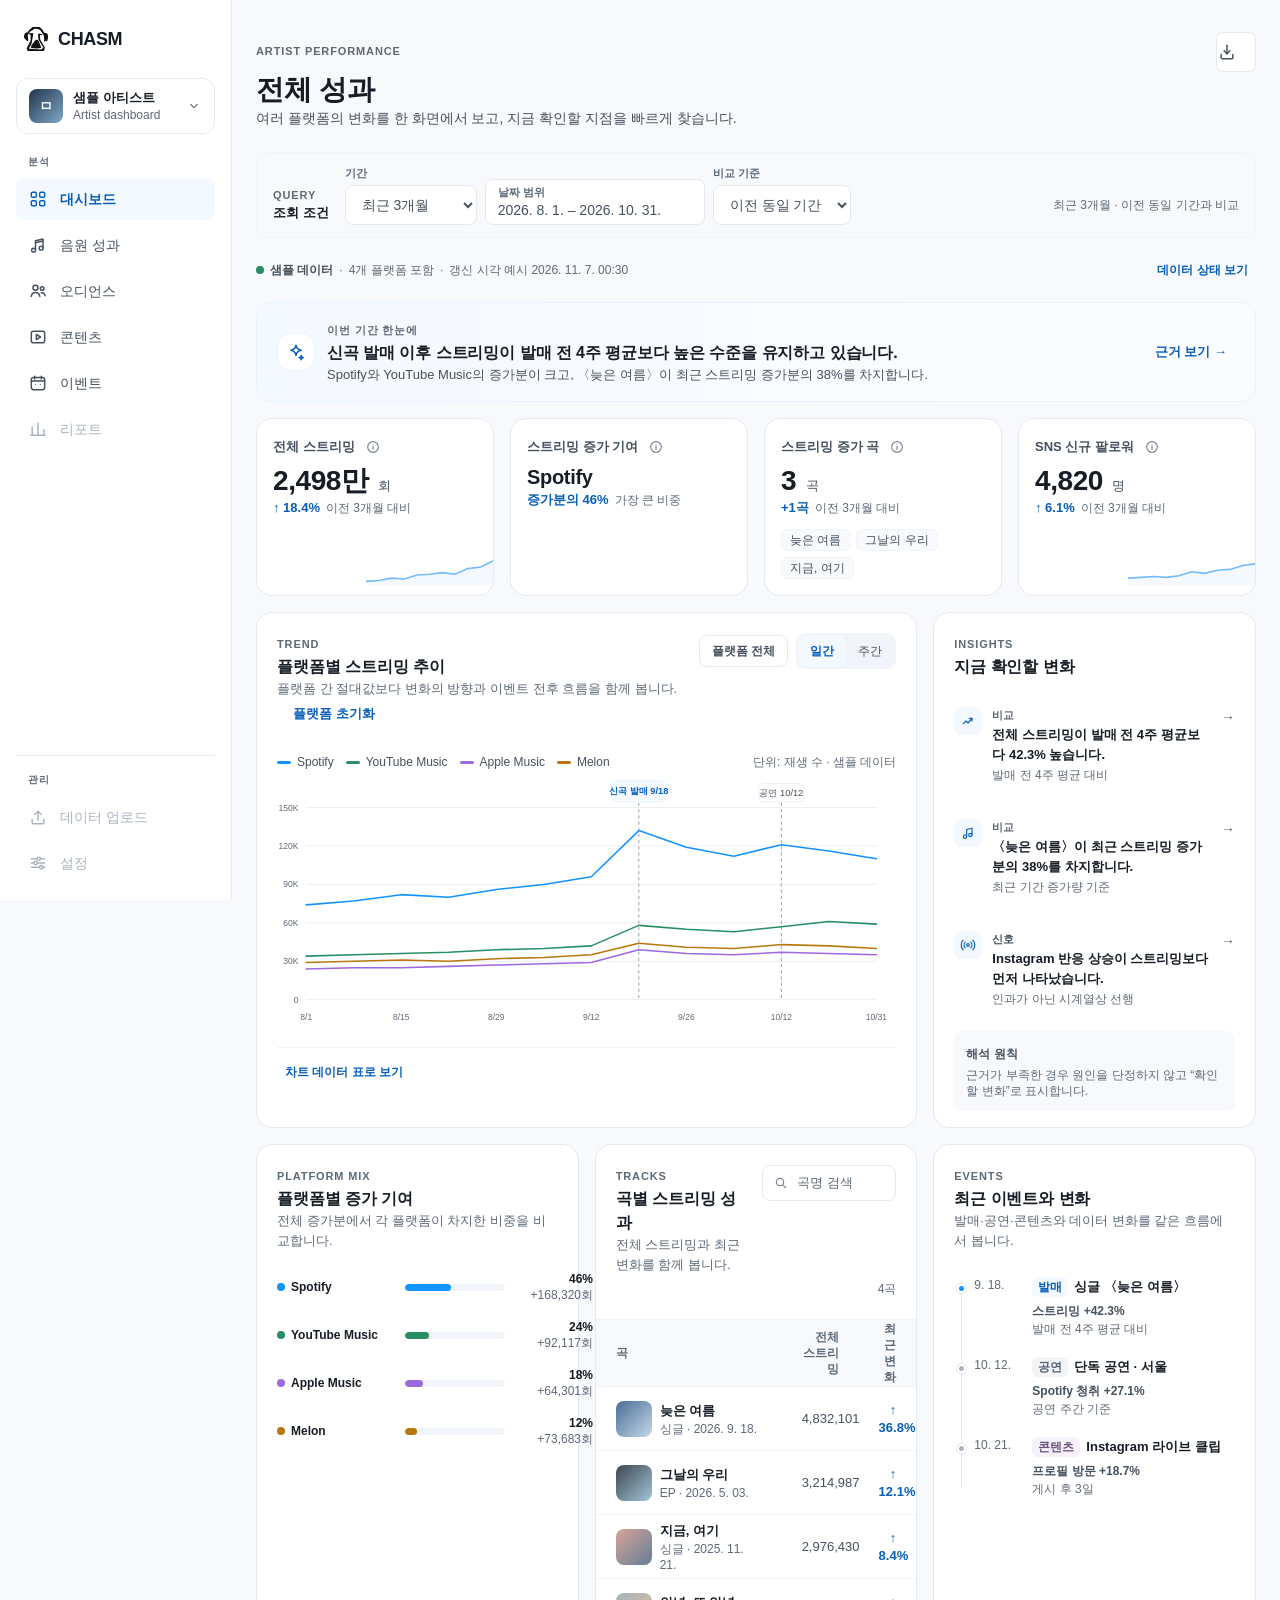
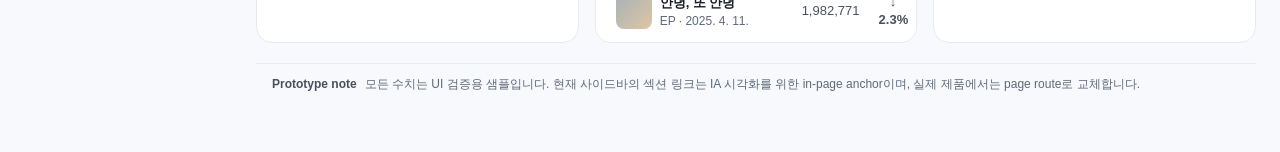
==== commit 060e76ad: "chore: rebuild preview after navigation system" ====
--- a/prototype/dashboard-sample/preview.html
+++ b/prototype/dashboard-sample/preview.html
@@ -361,7 +361,36 @@
   flex: 0 0 auto;
 }
 
+.mobile-nav-toggle {
+  width: 40px;
+  height: 40px;
+  margin-left: auto;
+  padding: 0;
+  display: none;
+  place-items: center;
+  color: var(--icon-fg-default);
+  background: transparent;
+  border: 1px solid transparent;
+  border-radius: var(--radius-control);
+  cursor: pointer;
+}
+
+.mobile-nav-toggle:hover {
+  background: var(--control-bg-hover);
+}
+
+.nav-group-label {
+  padding: var(--space-1) var(--space-3);
+  color: var(--fg-tertiary);
+  font-size: 10px;
+  line-height: 16px;
+  font-weight: 700;
+  letter-spacing: .06em;
+  text-transform: uppercase;
+}
+
 .artist-switcher {
+  position: relative;
   width: 100%;
   margin: var(--space-5) 0 var(--space-4);
   padding: var(--space-2_5) var(--space-3);
@@ -381,6 +410,33 @@
 .artist-switcher:active {
   background: var(--control-bg-pressed);
 }
+
+.artist-context-panel {
+  margin: calc(var(--space-3) * -1) 0 var(--space-4);
+  padding: var(--space-3);
+  display: grid;
+  gap: var(--space-1);
+  color: var(--fg-secondary);
+  background: var(--surface-subtle);
+  border: 1px solid var(--border-subtle);
+  border-radius: var(--radius-container-sm);
+}
+
+.artist-context-panel[hidden] {
+  display: none;
+}
+
+.artist-context-panel strong {
+  font-size: var(--type-supporting-size);
+  line-height: var(--type-supporting-line);
+}
+
+.artist-context-panel p {
+  margin: 0;
+  color: var(--fg-tertiary);
+  font-size: var(--type-meta-size);
+  line-height: var(--type-meta-line);
+}
 .artist-avatar {
   width: 34px; height: 34px;
   display: grid; place-items: center;
@@ -409,6 +465,7 @@
 
 .nav { display: grid; gap: var(--space-1); }
 .nav-item {
+  position: relative;
   min-height: 42px;
   padding: 0 var(--space-3);
   display: flex;
@@ -2282,7 +2339,9 @@
   .brand > span:last-child,
   .artist-switcher__copy,
   .artist-switcher .chevron,
-  .nav-item > span:not(.nav-icon) {
+  .nav-item > span:not(.nav-icon),
+  .nav-group-label,
+  .artist-context-panel {
     display: none;
   }
 
@@ -2311,6 +2370,35 @@
   .nav-icon {
     width: auto;
   }
+
+  .nav-item::after,
+  .artist-switcher::after {
+    content: attr(aria-label);
+    position: absolute;
+    left: 56px;
+    top: 50%;
+    z-index: 80;
+    max-width: 220px;
+    padding: var(--space-1_5) var(--space-2);
+    opacity: 0;
+    pointer-events: none;
+    transform: translateY(-50%);
+    color: var(--neutral-0);
+    background: var(--neutral-900);
+    border-radius: var(--radius-1_5);
+    box-shadow: var(--shadow-mid);
+    font-size: 11px;
+    line-height: 16px;
+    font-weight: 500;
+    white-space: nowrap;
+  }
+
+  .nav-item:hover::after,
+  .nav-item:focus-visible::after,
+  .artist-switcher:hover::after,
+  .artist-switcher:focus-visible::after {
+    opacity: 1;
+  }
 }
 
 @media (min-width: 768px) and (max-width: 1023px) {
@@ -2342,24 +2430,68 @@
   }
 
   .sidebar {
-    position: static;
+    position: sticky;
+    top: 0;
     width: 100%;
     height: 64px;
     padding: var(--space-3) var(--space-4);
-    flex-direction: row;
-    align-items: center;
+    display: flex;
+    flex-direction: column;
+    align-items: stretch;
+    overflow: hidden;
     border-right: 0;
     border-bottom: 1px solid var(--stroke-default);
   }
 
   .brand {
+    width: 100%;
+    min-height: 40px;
     padding: 0;
+  }
+
+  .mobile-nav-toggle {
+    display: grid;
   }
 
   .artist-switcher,
   .nav,
   .sidebar-bottom {
     display: none;
+  }
+
+  .sidebar.is-mobile-open {
+    position: fixed;
+    inset: 0;
+    z-index: 200;
+    height: 100dvh;
+    overflow-y: auto;
+    background: var(--surface-default);
+  }
+
+  .sidebar.is-mobile-open .artist-switcher {
+    display: flex;
+    margin-top: var(--space-5);
+  }
+
+  .sidebar.is-mobile-open .artist-context-panel:not([hidden]) {
+    display: grid;
+  }
+
+  .sidebar.is-mobile-open .nav {
+    display: grid;
+  }
+
+  .sidebar.is-mobile-open .sidebar-bottom {
+    margin-top: var(--space-6);
+    display: grid;
+  }
+
+  .sidebar.is-mobile-open .nav-group-label {
+    display: block;
+  }
+
+  body.is-nav-open {
+    overflow: hidden;
   }
 
   .main {
@@ -2535,9 +2667,12 @@
       <div class="brand">
         <img class="brand-logo" src="data:image/svg+xml;charset=utf-8,%3Csvg%20width%3D%2250%22%20height%3D%2250%22%20viewBox%3D%220%200%2050%2050%22%20fill%3D%22none%22%20xmlns%3D%22http%3A%2F%2Fwww.w3.org%2F2000%2Fsvg%22%3E%0A%3Cpath%20d%3D%22M13.8125%2028.0625L5.6875%2044.375L7.5%2050H41.6875L43.5625%2042.5L34%2026.5L33.125%2017L38.5%2016.375L35.8125%2013.8125H29.125L30.3125%2026.5L40.375%2043.125L35.8125%2046.6875L10.1875%2045.5L11.8125%2041.5625L15.5%2035.375L16.75%2029.1875L17.9375%2022.25L19.5%2013.0625L11.8125%2012.4375L10.1875%2014.9375L13.8125%2016.0625V28.0625Z%22%20fill%3D%22%23101010%22%2F%3E%0A%3Cpath%20d%3D%22M23.1988%2028.1455L25.7343%2026.5H28.2698L30.5071%2029.093L36.125%2043.0053L35.1804%2043.9527L26.7734%2044.875L14.875%2043.9527V39.25L23.1988%2028.1455Z%22%20fill%3D%22%23101010%22%2F%3E%0A%3Cpath%20d%3D%22M4.92763%2028L0%2021.6851V17.6875L2.0625%2012.875L5.8125%2011.375L6.5625%2017.6875V28H4.92763Z%22%20fill%3D%22%23101010%22%2F%3E%0A%3Cpath%20d%3D%22M43.9865%2029L42%2013.3125L43.9865%2012.3125H46.6875L48.3125%2014L50%2017.375V23.0625L48.3125%2029H43.9865Z%22%20fill%3D%22%23101010%22%2F%3E%0A%3Cpath%20d%3D%22M10%207.4375L5%2015.125L5.75%2018.875L13.5625%208.875L18.4375%206.25L22%203.8125L30.9375%204.5625L34.5625%207.4375L44.0625%2022V17L39.0625%206.25L32.625%200H17.9375L10%207.4375Z%22%20fill%3D%22%23101010%22%2F%3E%0A%3Cpath%20d%3D%22M41.25%2012.3125L43.5625%2011.6875L44.125%2030.7499L42.1875%2030.7499L41.25%2012.3125Z%22%20fill%3D%22%23101010%22%2F%3E%0A%3Cpath%20d%3D%22M5.1875%2011.375L7.1875%2010.5625L8.875%2029.375L6.22368%2029.375L5.1875%2011.375Z%22%20fill%3D%22%23101010%22%2F%3E%0A%3C%2Fsvg%3E" alt="" aria-hidden="true" />
         <span>CHASM</span>
+        <button class="mobile-nav-toggle" id="mobileNavToggle" type="button" aria-label="주요 메뉴 열기" aria-expanded="false" aria-controls="sidebarNavigation">
+          <svg class="ui-icon" viewBox="0 0 24 24" aria-hidden="true"><path d="M5 7h14M5 12h14M5 17h14"/></svg>
+        </button>
       </div>
 
-      <button class="artist-switcher" type="button" aria-label="아티스트 선택: 샘플 아티스트">
+      <button class="artist-switcher" id="artistContextButton" type="button" aria-label="아티스트 선택: 샘플 아티스트" aria-expanded="false" aria-controls="artistContextPanel">
         <span class="artist-avatar">ㅁ</span>
         <span class="artist-switcher__copy">
           <strong>샘플 아티스트</strong>
@@ -2545,8 +2680,14 @@
         </span>
         <span class="chevron"><svg class="ui-icon ui-icon--sm" viewBox="0 0 24 24" aria-hidden="true"><path d="m7 9.5 5 5 5-5"/></svg></span>
       </button>
-
-      <nav class="nav" aria-label="주요 메뉴">
+      <div class="artist-context-panel" id="artistContextPanel" hidden>
+        <span class="section-kicker">ARTIST CONTEXT</span>
+        <strong>샘플 아티스트</strong>
+        <p>아티스트 전환은 전체 분석 대상이 바뀌는 Context 변경입니다. 실제 데이터 라우팅 연결 후 다른 아티스트 선택을 활성화합니다.</p>
+      </div>
+
+      <nav class="nav" id="sidebarNavigation" aria-label="주요 메뉴">
+        <span class="nav-group-label">분석</span>
         <a class="nav-item is-active" href="#overview" aria-label="대시보드" aria-current="page">
           <span class="nav-icon"><svg class="ui-icon" viewBox="0 0 24 24" aria-hidden="true"><rect x="4" y="4" width="6" height="6" rx="1.5"/><rect x="14" y="4" width="6" height="6" rx="1.5"/><rect x="4" y="14" width="6" height="6" rx="1.5"/><rect x="14" y="14" width="6" height="6" rx="1.5"/></svg></span><span>대시보드</span>
         </a>
@@ -2568,6 +2709,7 @@
       </nav>
 
       <div class="sidebar-bottom">
+        <span class="nav-group-label">관리</span>
         <span class="nav-item is-disabled" role="link" aria-disabled="true" aria-label="데이터 업로드, 프로토타입에서 미구현"><span class="nav-icon"><svg class="ui-icon" viewBox="0 0 24 24" aria-hidden="true"><path d="M12 16V5"/><path d="m8 9 4-4 4 4"/><path d="M5 15v3.5A1.5 1.5 0 0 0 6.5 20h11a1.5 1.5 0 0 0 1.5-1.5V15"/></svg></span><span>데이터 업로드</span></span>
         <span class="nav-item is-disabled" role="link" aria-disabled="true" aria-label="설정, 프로토타입에서 미구현"><span class="nav-icon"><svg class="ui-icon" viewBox="0 0 24 24" aria-hidden="true"><path d="M4 7h7M15 7h5M4 12h3M11 12h9M4 17h10M18 17h2"/><circle cx="13" cy="7" r="2"/><circle cx="9" cy="12" r="2"/><circle cx="16" cy="17" r="2"/></svg></span><span>설정</span></span>
       </div>
@@ -2994,7 +3136,7 @@
 
       <footer class="prototype-note">
         <strong>Prototype note</strong>
-        <span>모든 수치는 UI 검증용 샘플입니다. 실제 제품에서는 DSP별 지표 정의와 합산 가능 여부를 확인한 뒤 표시 규칙을 연결합니다.</span>
+        <span>모든 수치는 UI 검증용 샘플입니다. 현재 사이드바의 섹션 링크는 IA 시각화를 위한 in-page anchor이며, 실제 제품에서는 page route로 교체합니다.</span>
       </footer>
     </main>
   </div>
@@ -3002,6 +3144,75 @@
   <div class="tooltip" id="tooltip" aria-hidden="true"></div>
   <div class="sr-only" id="statusAnnouncer" role="status" aria-live="polite" aria-atomic="true"></div>
   <script>
+const mobileNavToggle = document.getElementById("mobileNavToggle");
+const sidebar = document.querySelector(".sidebar");
+const artistContextButton = document.getElementById("artistContextButton");
+const artistContextPanel = document.getElementById("artistContextPanel");
+
+function setMobileNav(open, { moveFocus = false } = {}) {
+  if (!mobileNavToggle || !sidebar) return;
+
+  sidebar.classList.toggle("is-mobile-open", open);
+  document.body.classList.toggle("is-nav-open", open);
+  mobileNavToggle.setAttribute("aria-expanded", String(open));
+  mobileNavToggle.setAttribute("aria-label", open ? "주요 메뉴 닫기" : "주요 메뉴 열기");
+
+  const iconPath = mobileNavToggle.querySelector("path");
+  if (iconPath) {
+    iconPath.setAttribute("d", open ? "m7 7 10 10M17 7 7 17" : "M5 7h14M5 12h14M5 17h14");
+  }
+
+  if (open && moveFocus) {
+    window.requestAnimationFrame(() => {
+      sidebar.querySelector(".nav-item:not(.is-disabled)")?.focus();
+    });
+  }
+
+  if (!open && moveFocus) {
+    mobileNavToggle.focus();
+  }
+}
+
+mobileNavToggle?.addEventListener("click", () => {
+  const open = mobileNavToggle.getAttribute("aria-expanded") !== "true";
+  setMobileNav(open, { moveFocus: open });
+});
+
+sidebar?.querySelectorAll(".nav-item[href]").forEach((link) => {
+  link.addEventListener("click", () => {
+    if (window.matchMedia("(max-width: 767px)").matches) {
+      setMobileNav(false);
+    }
+  });
+});
+
+artistContextButton?.addEventListener("click", () => {
+  const open = artistContextButton.getAttribute("aria-expanded") !== "true";
+  artistContextButton.setAttribute("aria-expanded", String(open));
+  if (artistContextPanel) artistContextPanel.hidden = !open;
+});
+
+document.addEventListener("keydown", (event) => {
+  if (event.key !== "Escape") return;
+
+  if (artistContextButton?.getAttribute("aria-expanded") === "true") {
+    artistContextButton.setAttribute("aria-expanded", "false");
+    if (artistContextPanel) artistContextPanel.hidden = true;
+    artistContextButton.focus();
+    return;
+  }
+
+  if (mobileNavToggle?.getAttribute("aria-expanded") === "true") {
+    setMobileNav(false, { moveFocus: true });
+  }
+});
+
+window.addEventListener("resize", () => {
+  if (window.innerWidth >= 768 && mobileNavToggle?.getAttribute("aria-expanded") === "true") {
+    setMobileNav(false);
+  }
+});
+
 const colors = {
   blue: "#1393FD",
   teal: "#278F63",
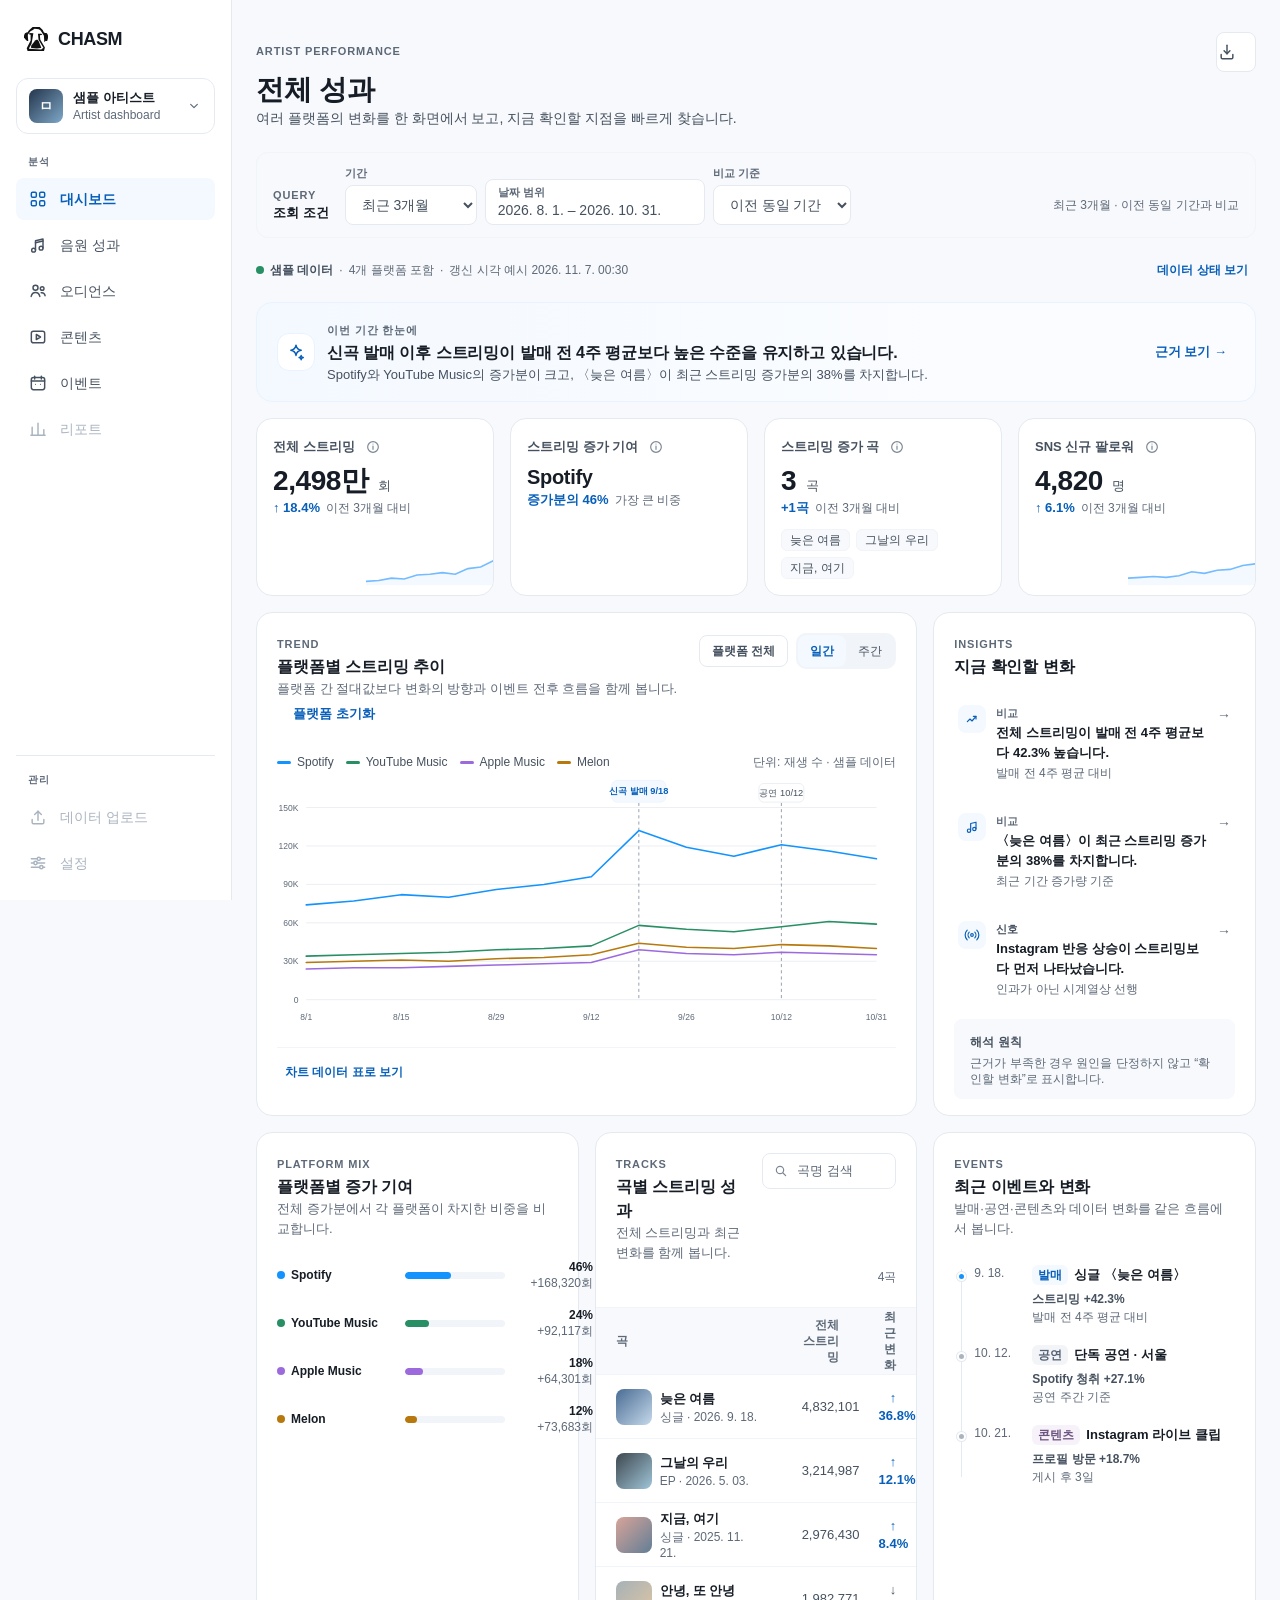
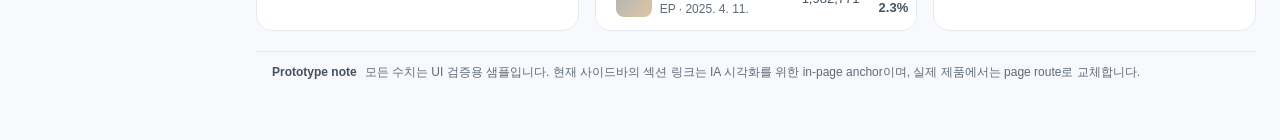
==== commit 095271f7: "chore: rebuild preview after feedback and inset systems" ====
--- a/prototype/dashboard-sample/preview.html
+++ b/prototype/dashboard-sample/preview.html
@@ -105,8 +105,23 @@
   --radius-container-sm: var(--radius-3);
   --radius-tag: var(--radius-1_5);
 
-  --card-padding: var(--space-5);
-  --card-padding-compact: var(--space-4);
+  --inset-tag-block: var(--space-0_5);
+  --inset-tag-inline: var(--space-1_5);
+  --inset-chip-block: var(--space-1);
+  --inset-chip-inline: var(--space-2_5);
+  --inset-tooltip-block: var(--space-2);
+  --inset-tooltip-inline: var(--space-2_5);
+  --inset-row-block: var(--space-2_5);
+  --inset-row-inline: var(--space-3);
+  --inset-notice-block: var(--space-3);
+  --inset-notice-inline: var(--space-4);
+  --inset-panel: var(--space-4);
+  --inset-card-compact: var(--space-4);
+  --inset-card-standard: var(--space-5);
+  --inset-state-spacious: var(--space-6);
+
+  --card-padding: var(--inset-card-standard);
+  --card-padding-compact: var(--inset-card-compact);
 
   --layout-gutter: var(--space-4);
   --layout-content-max: 1440px;
@@ -225,6 +240,15 @@
   --data-state-critical: #B42318;
   --data-state-critical-bg: #FFF4F2;
   --data-state-neutral-bg: var(--surface-subtle);
+
+  --feedback-info: var(--blue-700);
+  --feedback-info-bg: var(--blue-50);
+  --feedback-success: #278F63;
+  --feedback-success-bg: #F0FAF5;
+  --feedback-warning: #8A5D00;
+  --feedback-warning-bg: #FFF8E6;
+  --feedback-error: #B42318;
+  --feedback-error-bg: #FFF4F2;
 }
 
 * { box-sizing: border-box; }
@@ -691,7 +715,7 @@
 .query-popover,
 .filter-popover {
   margin-top: var(--space-2);
-  padding: var(--space-3);
+  padding: var(--inset-panel);
   display: grid;
   gap: var(--space-3);
   background: var(--surface-default);
@@ -1014,7 +1038,7 @@
 .data-health-panel {
   width: min(420px, calc(100vw - 32px));
   margin-top: var(--space-2);
-  padding: var(--space-3);
+  padding: var(--inset-panel);
   background: var(--surface-default);
   border: 1px solid var(--border-default);
   border-radius: var(--radius-container-sm);
@@ -1099,7 +1123,7 @@
 }
 
 .data-state-notice {
-  padding: var(--space-3);
+  padding: var(--inset-notice-block) var(--inset-notice-inline);
   display: grid;
   gap: var(--space-1);
   border-radius: var(--radius-control);
@@ -1126,7 +1150,7 @@
 
 .data-state-empty {
   min-height: 180px;
-  padding: var(--space-6);
+  padding: var(--inset-state-spacious);
   display: grid;
   align-content: center;
   justify-items: start;
@@ -1759,7 +1783,7 @@
 .insight-item {
   width: calc(100% - 24px);
   margin: var(--space-3) var(--space-3) 0;
-  padding: var(--space-3) var(--space-2);
+  padding: var(--inset-row-block) var(--inset-row-inline);
   display: grid;
   grid-template-columns: auto minmax(0, 1fr) auto;
   gap: var(--space-2_5);
@@ -1823,7 +1847,7 @@
 .arrow { color: var(--fg-tertiary); }
 .insight-footnote {
   margin: var(--space-3) var(--card-padding) var(--space-1);
-  padding: var(--space-3);
+  padding: var(--inset-notice-block) var(--inset-notice-inline);
   color: var(--fg-secondary);
   background: var(--surface-subtle);
   border-radius: var(--radius-control);
@@ -1843,7 +1867,7 @@
 .insight-evidence {
   display: grid;
   gap: var(--space-3);
-  padding: var(--space-4);
+  padding: var(--inset-panel);
   background: var(--surface-subtle);
   border-radius: var(--radius-control);
 }
@@ -2257,7 +2281,7 @@
   font-weight: 600;
 }
 .event-tag {
-  padding: var(--space-0_5) var(--space-1_5);
+  padding: var(--inset-tag-block) var(--inset-tag-inline);
   color: var(--fg-secondary);
   background: var(--neutral-100);
   border-radius: var(--radius-tag);
@@ -2301,7 +2325,7 @@
   position: fixed;
   z-index: 100;
   max-width: 260px;
-  padding: var(--space-2) var(--space-2_5);
+  padding: var(--inset-tooltip-block) var(--inset-tooltip-inline);
   pointer-events: auto;
   opacity: 0;
   color: #fff;
@@ -2655,6 +2679,183 @@
     animation: none;
     border-color: var(--neutral-300);
     border-top-color: var(--blue-700);
+  }
+}
+
+
+.feedback-message {
+  min-height: 48px;
+  padding: var(--inset-notice-block) var(--inset-notice-inline);
+  display: grid;
+  grid-template-columns: auto minmax(0, 1fr) auto;
+  gap: var(--space-3);
+  align-items: start;
+  color: var(--fg-secondary);
+  background: var(--surface-subtle);
+  border-left: 3px solid var(--feedback-info);
+  border-radius: var(--radius-control);
+}
+
+.feedback-message.is-success {
+  background: var(--feedback-success-bg);
+  border-left-color: var(--feedback-success);
+}
+
+.feedback-message.is-warning {
+  background: var(--feedback-warning-bg);
+  border-left-color: var(--feedback-warning);
+}
+
+.feedback-message.is-error {
+  background: var(--feedback-error-bg);
+  border-left-color: var(--feedback-error);
+}
+
+.feedback-message__icon {
+  width: 24px;
+  min-height: 24px;
+  display: grid;
+  place-items: center;
+  color: var(--feedback-info);
+}
+
+.feedback-message.is-success .feedback-message__icon { color: var(--feedback-success); }
+.feedback-message.is-warning .feedback-message__icon { color: var(--feedback-warning); }
+.feedback-message.is-error .feedback-message__icon { color: var(--feedback-error); }
+
+.feedback-message__copy {
+  min-width: 0;
+  display: grid;
+  gap: var(--space-0_5);
+}
+
+.feedback-message__copy strong {
+  color: var(--fg-primary);
+  font-size: var(--type-supporting-size);
+  line-height: var(--type-supporting-line);
+  font-weight: 650;
+}
+
+.feedback-message__copy p {
+  margin: 0;
+  color: var(--fg-secondary);
+  font-size: var(--type-meta-size);
+  line-height: var(--type-meta-line);
+}
+
+.feedback-message__action {
+  margin-top: var(--space-2);
+  justify-self: start;
+}
+
+.feedback-callout {
+  padding: var(--inset-panel);
+  display: grid;
+  grid-template-columns: auto minmax(0, 1fr);
+  gap: var(--space-3);
+  color: var(--fg-secondary);
+  background: var(--surface-subtle);
+  border: 1px solid var(--border-subtle);
+  border-radius: var(--radius-container-sm);
+}
+
+.feedback-callout strong {
+  color: var(--fg-primary);
+  font-size: var(--type-supporting-size);
+  line-height: var(--type-supporting-line);
+}
+
+.feedback-callout p {
+  margin: var(--space-1) 0 0;
+  color: var(--fg-secondary);
+  font-size: var(--type-meta-size);
+  line-height: var(--type-meta-line);
+}
+
+.toast-region {
+  position: fixed;
+  right: var(--space-6);
+  bottom: var(--space-6);
+  z-index: 400;
+  width: min(360px, calc(100vw - 32px));
+  display: grid;
+  gap: var(--space-4);
+  pointer-events: none;
+}
+
+.toast {
+  padding: var(--inset-panel);
+  display: grid;
+  grid-template-columns: auto minmax(0, 1fr) auto;
+  gap: var(--space-3);
+  align-items: start;
+  pointer-events: auto;
+  color: var(--fg-secondary);
+  background: var(--surface-floating);
+  border: 1px solid var(--border-default);
+  border-radius: var(--radius-container-sm);
+  box-shadow: var(--shadow-mid);
+}
+
+.toast__icon {
+  width: 24px;
+  height: 24px;
+  display: grid;
+  place-items: center;
+  color: var(--feedback-info);
+}
+
+.toast.is-success .toast__icon { color: var(--feedback-success); }
+.toast.is-warning .toast__icon { color: var(--feedback-warning); }
+.toast.is-error .toast__icon { color: var(--feedback-error); }
+
+.toast__copy {
+  min-width: 0;
+  display: grid;
+  gap: var(--space-0_5);
+}
+
+.toast__copy strong {
+  color: var(--fg-primary);
+  font-size: var(--type-supporting-size);
+  line-height: var(--type-supporting-line);
+  font-weight: 650;
+}
+
+.toast__copy p {
+  margin: 0;
+  color: var(--fg-secondary);
+  font-size: var(--type-meta-size);
+  line-height: var(--type-meta-line);
+}
+
+.toast__close {
+  width: 32px;
+  height: 32px;
+  margin: calc(var(--space-1) * -1);
+  padding: 0;
+  display: grid;
+  place-items: center;
+  color: var(--icon-fg-default);
+  background: transparent;
+  border: 0;
+  border-radius: var(--radius-control);
+  cursor: pointer;
+}
+
+.toast__close:hover {
+  background: var(--control-bg-hover);
+}
+
+@media (max-width: 639px) {
+  .toast-region {
+    right: var(--space-4);
+    bottom: var(--space-4);
+    width: calc(100vw - 32px);
+  }
+
+  .feedback-message {
+    grid-template-columns: auto minmax(0, 1fr);
   }
 }
 
@@ -2723,7 +2924,7 @@
           <p class="page-description">여러 플랫폼의 변화를 한 화면에서 보고, 지금 확인할 지점을 빠르게 찾습니다.</p>
         </div>
         <div class="header-actions">
-          <button class="icon-button" type="button" aria-label="내보내기"><svg class="ui-icon" viewBox="0 0 24 24" aria-hidden="true"><path d="M12 4v10"/><path d="m8.5 10.5 3.5 3.5 3.5-3.5"/><path d="M5 15v3.5A1.5 1.5 0 0 0 6.5 20h11a1.5 1.5 0 0 0 1.5-1.5V15"/></svg></button>
+          <button class="icon-button" id="exportDemoButton" type="button" aria-label="내보내기 피드백 예시"><svg class="ui-icon" viewBox="0 0 24 24" aria-hidden="true"><path d="M12 4v10"/><path d="m8.5 10.5 3.5 3.5 3.5-3.5"/><path d="M5 15v3.5A1.5 1.5 0 0 0 6.5 20h11a1.5 1.5 0 0 0 1.5-1.5V15"/></svg></button>
         </div>
       </header>
 
@@ -3142,6 +3343,7 @@
   </div>
 
   <div class="tooltip" id="tooltip" aria-hidden="true"></div>
+  <div class="toast-region" id="toastRegion" aria-label="알림"></div>
   <div class="sr-only" id="statusAnnouncer" role="status" aria-live="polite" aria-atomic="true"></div>
   <script>
 const mobileNavToggle = document.getElementById("mobileNavToggle");
@@ -3266,6 +3468,42 @@
 const trendDataBody = document.getElementById("trendDataBody");
 const trendChartSummary = document.getElementById("trendChartSummary");
 const statusAnnouncer = document.getElementById("statusAnnouncer");
+const toastRegion = document.getElementById("toastRegion");
+
+function showToast({ title, body = "", status = "info", timeout = 5000 }) {
+  if (!toastRegion) return;
+
+  const toast = document.createElement("div");
+  toast.className = `toast is-${status}`;
+  toast.setAttribute("role", status === "error" ? "alert" : "status");
+
+  const iconPath = status === "success"
+    ? '<path d="m7 12 3 3 7-7"/>'
+    : status === "error"
+      ? '<path d="M12 7v6M12 17h.01"/><circle cx="12" cy="12" r="8"/>'
+      : '<circle cx="12" cy="12" r="8"/><path d="M12 10.5v5"/><circle cx="12" cy="7.5" r=".8" fill="currentColor" stroke="none"/>';
+
+  toast.innerHTML = `
+    <span class="toast__icon"><svg class="ui-icon" viewBox="0 0 24 24" aria-hidden="true">${iconPath}</svg></span>
+    <span class="toast__copy">
+      <strong>${title}</strong>
+      ${body ? `<p>${body}</p>` : ""}
+    </span>
+    <button class="toast__close" type="button" aria-label="알림 닫기">
+      <svg class="ui-icon ui-icon--sm" viewBox="0 0 24 24" aria-hidden="true"><path d="m7 7 10 10M17 7 7 17"/></svg>
+    </button>
+  `;
+
+  const remove = () => toast.remove();
+  toast.querySelector(".toast__close")?.addEventListener("click", remove);
+  toastRegion.prepend(toast);
+
+  while (toastRegion.children.length > 4) {
+    toastRegion.lastElementChild?.remove();
+  }
+
+  if (timeout) window.setTimeout(remove, timeout);
+}
 const reducedMotionQuery = window.matchMedia("(prefers-reduced-motion: reduce)");
 
 function announce(message) {
@@ -3899,6 +4137,15 @@
 renderLegend();
 renderChart();
 
+
+document.getElementById("exportDemoButton")?.addEventListener("click", () => {
+  showToast({
+    title: "내보내기 피드백 예시",
+    body: "이 프로토타입에서는 실제 파일을 생성하지 않습니다.",
+    status: "success"
+  });
+});
+
 </script>
 </body>
 </html>
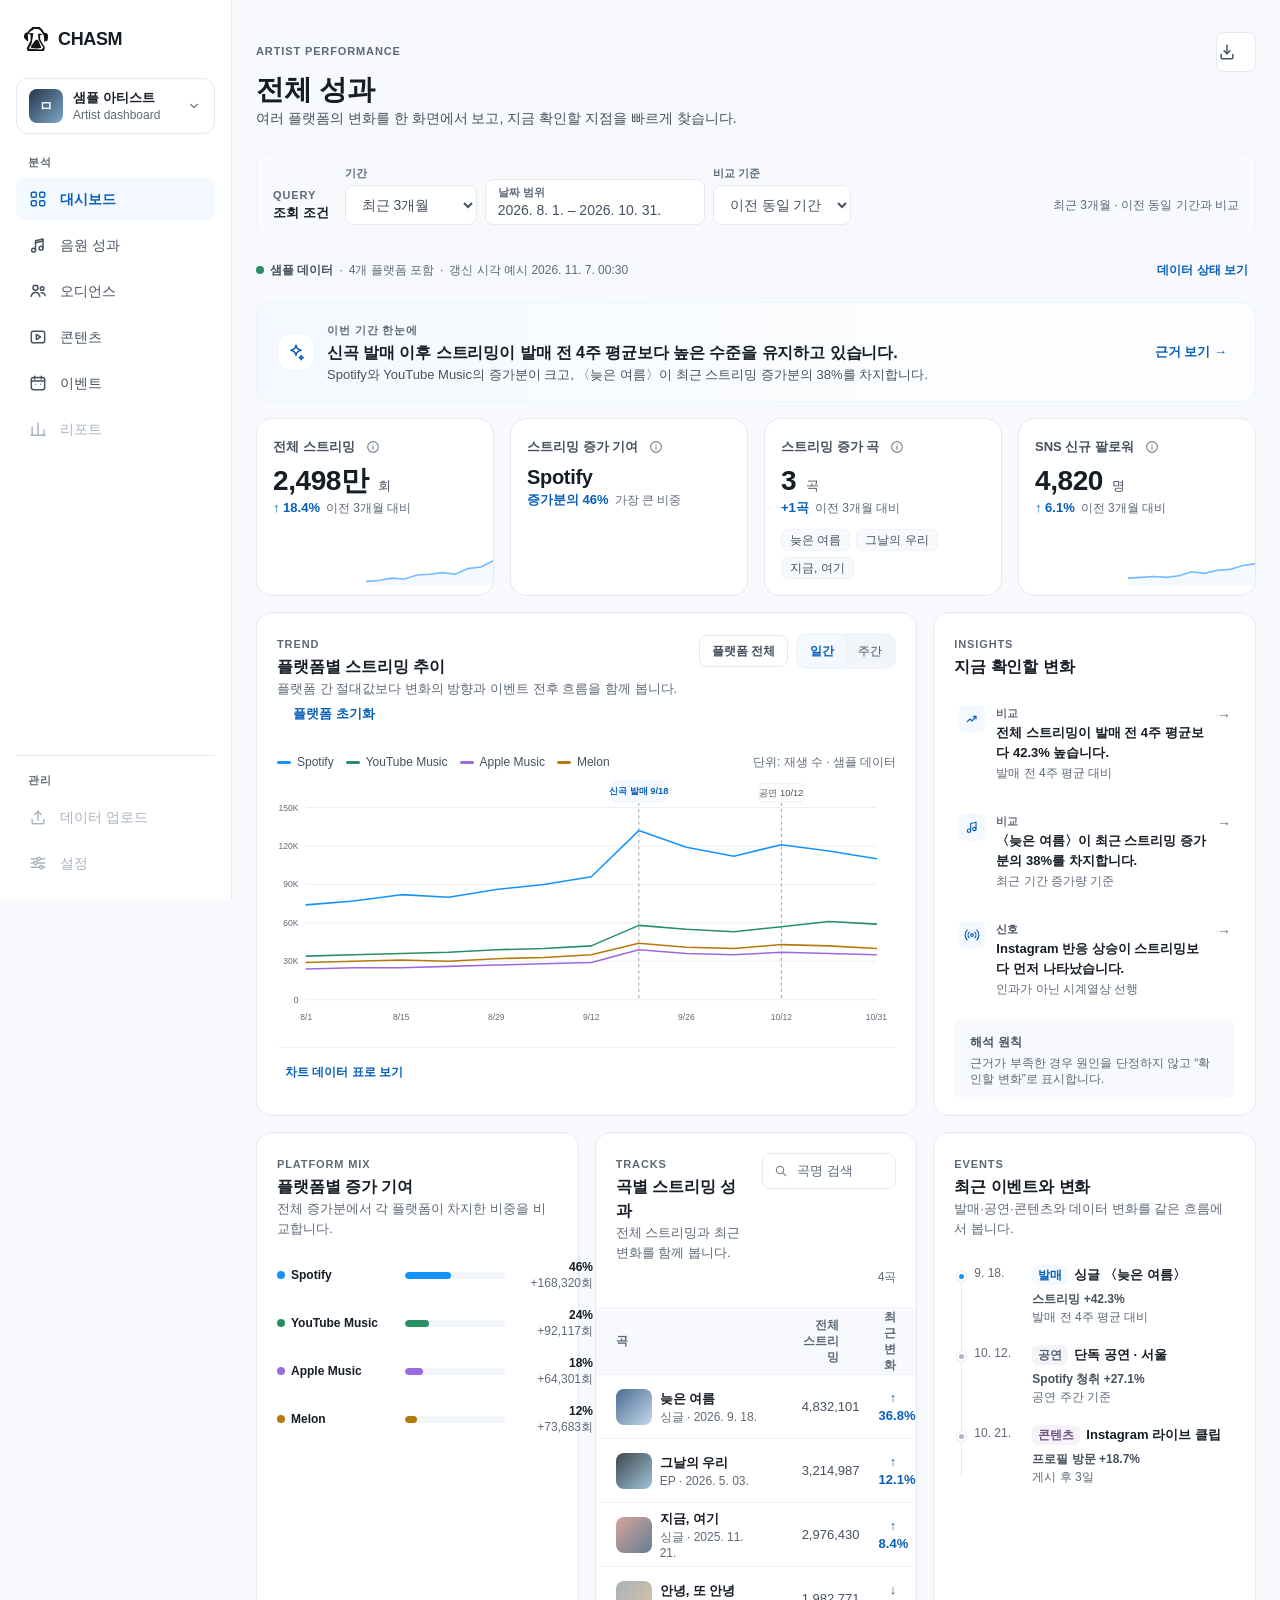
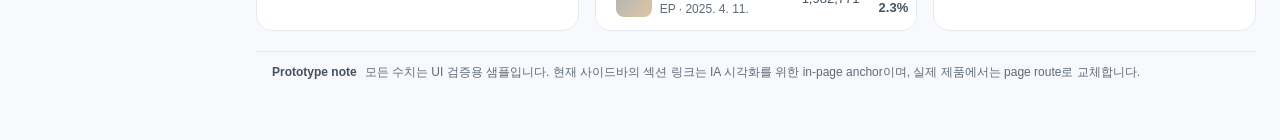
==== commit 879a7008: "chore: rebuild preview after token component audit" ====
--- a/prototype/dashboard-sample/preview.html
+++ b/prototype/dashboard-sample/preview.html
@@ -9,10 +9,14 @@
   --blue-50: #F4F9FF;
   --blue-100: #E8F3FF;
   --blue-200: #CFE7FF;
+  --blue-300: #A7D4FF;
   --blue-400: #6DB8FF;
   --blue-500: #1393FD;
+  --blue-600: #0B78DB;
   --blue-700: #075FBA;
   --blue-800: #0A4D93;
+  --blue-900: #0E3F74;
+  --blue-950: #09284C;
 
   --neutral-0: #FFFFFF;
   --neutral-25: #FCFDFE;
@@ -44,8 +48,6 @@
   --border-subtle: var(--neutral-100);
   --border-default: var(--neutral-200);
   --border-strong: var(--neutral-300);
-  --border-focus: var(--blue-700);
-
   --focus-ring-color: var(--blue-700);
   --focus-ring-width: 2px;
   --focus-ring-offset: 2px;
@@ -65,16 +67,15 @@
   --control-selected-fg: var(--blue-700);
   --control-selected-border: var(--blue-200);
 
-  --bg-canvas: var(--surface-canvas);
-  --bg-surface: var(--surface-default);
-  --bg-subtle: var(--surface-inset);
+  --button-primary-fg: var(--neutral-0);
+  --button-primary-bg: var(--blue-700);
+  --button-primary-bg-hover: var(--blue-800);
+  --button-primary-bg-pressed: var(--blue-900);
+
   --fg-primary: var(--neutral-900);
   --fg-secondary: var(--neutral-700);
   --fg-tertiary: var(--neutral-600);
   --fg-brand: var(--blue-700);
-  --stroke-subtle: var(--border-subtle);
-  --stroke-default: var(--border-default);
-  --stroke-strong: var(--border-strong);
 
   --space-0: 0;
   --space-0_5: 2px;
@@ -107,7 +108,6 @@
 
   --inset-tag-block: var(--space-0_5);
   --inset-tag-inline: var(--space-1_5);
-  --inset-chip-block: var(--space-1);
   --inset-chip-inline: var(--space-2_5);
   --inset-tooltip-block: var(--space-2);
   --inset-tooltip-inline: var(--space-2_5);
@@ -129,7 +129,6 @@
   --sidebar-width-full: 232px;
   --sidebar-width-rail: 72px;
   --sidebar-width: var(--sidebar-width-full);
-  --card-gap: var(--layout-gutter);
 
   --font-family-base:
     "Pretendard Variable",
@@ -226,8 +225,6 @@
   --icon-fg-muted: var(--neutral-500);
   --icon-fg-selected: var(--blue-700);
 
-  --a11y-text-muted: var(--neutral-600);
-  --a11y-focus: var(--blue-700);
   --a11y-target-min: 24px;
 
   --query-control-min: 40px;
@@ -246,9 +243,16 @@
   --feedback-success: #278F63;
   --feedback-success-bg: #F0FAF5;
   --feedback-warning: #8A5D00;
+  --feedback-warning-fg: #6A4B16;
   --feedback-warning-bg: #FFF8E6;
   --feedback-error: #B42318;
+  --feedback-error-fg: #7A271A;
   --feedback-error-bg: #FFF4F2;
+
+  --event-concert-fg: #546276;
+  --event-concert-bg: #F2F4F7;
+  --event-content-fg: #6D5480;
+  --event-content-bg: #F7F2FA;
 }
 
 * { box-sizing: border-box; }
@@ -258,7 +262,7 @@
 body {
   margin: 0;
   color: var(--fg-primary);
-  background: var(--bg-canvas);
+  background: var(--surface-canvas);
   font-family: var(--font-family-base);
   font-size: var(--type-body-size);
   line-height: var(--type-body-line);
@@ -362,7 +366,7 @@
   flex-direction: column;
   padding: var(--space-5) var(--space-4) var(--space-4);
   background: rgba(255,255,255,.94);
-  border-right: 1px solid var(--stroke-default);
+  border-right: 1px solid var(--border-default);
   backdrop-filter: blur(12px);
   z-index: 20;
 }
@@ -406,8 +410,8 @@
 .nav-group-label {
   padding: var(--space-1) var(--space-3);
   color: var(--fg-tertiary);
-  font-size: 10px;
-  line-height: 16px;
+  font-size: var(--type-kicker-size);
+  line-height: var(--type-kicker-line);
   font-weight: 700;
   letter-spacing: .06em;
   text-transform: uppercase;
@@ -422,8 +426,8 @@
   align-items: center;
   gap: var(--space-2_5);
   text-align: left;
-  background: var(--bg-surface);
-  border: 1px solid var(--stroke-default);
+  background: var(--surface-default);
+  border: 1px solid var(--border-default);
   border-radius: var(--radius-container-sm);
   cursor: pointer;
 }
@@ -461,10 +465,11 @@
   font-size: var(--type-meta-size);
   line-height: var(--type-meta-line);
 }
+/* Prototype artwork: placeholder imagery is intentionally not part of the UI color-token contract. */
 .artist-avatar {
   width: 34px; height: 34px;
   display: grid; place-items: center;
-  color: #fff;
+  color: var(--neutral-0);
   background: linear-gradient(135deg, #24354c, #7ea8c8);
   border-radius: var(--radius-control);
   font-weight: 700;
@@ -535,7 +540,7 @@
 .sidebar-bottom {
   margin-top: auto;
   padding-top: var(--space-3);
-  border-top: 1px solid var(--stroke-default);
+  border-top: 1px solid var(--border-default);
   display: grid;
   gap: var(--space-1);
 }
@@ -858,7 +863,7 @@
 
 .filter-chip {
   min-height: 28px;
-  padding: 0 var(--space-1) 0 var(--space-2_5);
+  padding: 0 var(--space-1) 0 var(--inset-chip-inline);
   display: inline-flex;
   align-items: center;
   gap: var(--space-1);
@@ -872,8 +877,8 @@
 }
 
 .filter-chip button {
-  width: 24px;
-  height: 24px;
+  width: var(--a11y-target-min);
+  height: var(--a11y-target-min);
   padding: 0;
   display: inline-grid;
   place-items: center;
@@ -1139,12 +1144,12 @@
 }
 
 .data-state-notice.is-attention {
-  color: #6A4B16;
+  color: var(--feedback-warning-fg);
   background: var(--data-state-attention-bg);
 }
 
 .data-state-notice.is-critical {
-  color: #7A271A;
+  color: var(--feedback-error-fg);
   background: var(--data-state-critical-bg);
 }
 
@@ -1218,7 +1223,7 @@
   align-items: center;
   padding: var(--space-4) var(--space-5);
   margin-bottom: var(--space-4);
-  background: linear-gradient(90deg, var(--blue-50), #FAFCFF 70%);
+  background: linear-gradient(90deg, var(--blue-50), var(--neutral-25) 70%);
   border: 1px solid var(--blue-100);
   border-radius: var(--radius-card);
 }
@@ -1226,7 +1231,7 @@
   width: 38px; height: 38px;
   display: grid; place-items: center;
   color: var(--blue-700);
-  background: #fff;
+  background: var(--neutral-0);
   border: 1px solid var(--blue-100);
   border-radius: var(--radius-container-sm);
   font-size: 18px;
@@ -1292,19 +1297,19 @@
 }
 
 .button--primary {
-  color: var(--neutral-0);
-  background: var(--blue-700);
-  border-color: var(--blue-700);
+  color: var(--button-primary-fg);
+  background: var(--button-primary-bg);
+  border-color: var(--button-primary-bg);
 }
 
 .button--primary:hover {
-  background: var(--blue-800);
-  border-color: var(--blue-800);
+  background: var(--button-primary-bg-hover);
+  border-color: var(--button-primary-bg-hover);
 }
 
 .button--primary:active {
-  background: #083E78;
-  border-color: #083E78;
+  background: var(--button-primary-bg-pressed);
+  border-color: var(--button-primary-bg-pressed);
 }
 
 .button--secondary {
@@ -1344,6 +1349,22 @@
 
 .button--tertiary:active {
   background: var(--control-bg-pressed);
+}
+
+.button--danger {
+  color: var(--neutral-0);
+  background: var(--feedback-error);
+  border-color: var(--feedback-error);
+}
+
+.button--danger:hover {
+  background: var(--feedback-error-fg);
+  border-color: var(--feedback-error-fg);
+}
+
+.button--danger:active {
+  background: var(--neutral-900);
+  border-color: var(--neutral-900);
 }
 
 /* Tabs */
@@ -1458,8 +1479,8 @@
   display: flex;
   flex-direction: column;
   overflow: hidden;
-  background: var(--bg-surface);
-  border: 1px solid var(--stroke-default);
+  background: var(--surface-default);
+  border: 1px solid var(--border-default);
   border-radius: var(--radius-card);
   box-shadow: var(--shadow-none);
 }
@@ -1473,8 +1494,8 @@
   font-weight: 600;
 }
 .info {
-  width: 24px;
-  height: 24px;
+  width: var(--a11y-target-min);
+  height: var(--a11y-target-min);
   padding: 0;
   display: inline-grid;
   place-items: center;
@@ -1572,15 +1593,15 @@
   padding: var(--space-0_5) var(--space-2);
   color: var(--fg-secondary);
   background: var(--neutral-50);
-  border: 1px solid var(--stroke-subtle);
+  border: 1px solid var(--border-subtle);
   border-radius: var(--radius-tag);
   font-size: var(--type-meta-size);
   line-height: var(--type-meta-line);
 }
 
 .card {
-  background: var(--bg-surface);
-  border: 1px solid var(--stroke-default);
+  background: var(--surface-default);
+  border: 1px solid var(--border-default);
   border-radius: var(--radius-card);
   box-shadow: var(--shadow-none);
 }
@@ -1758,8 +1779,8 @@
   stroke-dasharray: 4 4;
 }
 .chart-event-box {
-  fill: #fff;
-  stroke: var(--stroke-default);
+  fill: var(--annotation-event-bg);
+  stroke: var(--annotation-event-border);
 }
 .chart-event-label {
   fill: var(--fg-secondary);
@@ -2120,6 +2141,7 @@
   line-height: var(--type-meta-line);
 }
 
+/* Prototype artwork swatches below simulate album covers and are not system UI colors. */
 .cover {
   flex: 0 0 auto;
   width: var(--table-artwork-size);
@@ -2241,7 +2263,7 @@
   top: 30px;
   bottom: 34px;
   width: 1px;
-  background: var(--stroke-default);
+  background: var(--border-default);
 }
 .timeline-item {
   position: relative;
@@ -2256,9 +2278,9 @@
   top: 17px;
   width: 9px; height: 9px;
   background: var(--neutral-400);
-  border: 2px solid #fff;
+  border: 2px solid var(--neutral-0);
   border-radius: 50%;
-  box-shadow: 0 0 0 1px var(--stroke-default);
+  box-shadow: 0 0 0 1px var(--border-default);
 }
 .timeline-dot.blue-dot { background: var(--blue-500); }
 .timeline-date {
@@ -2290,8 +2312,8 @@
   font-weight: 600;
 }
 .event-tag.release { color: var(--fg-brand); background: var(--blue-50); }
-.event-tag.concert { color: #546276; background: #F2F4F7; }
-.event-tag.content { color: #6D5480; background: #F7F2FA; }
+.event-tag.concert { color: var(--event-concert-fg); background: var(--event-concert-bg); }
+.event-tag.content { color: var(--event-content-fg); background: var(--event-content-bg); }
 .timeline-result {
   grid-column: 2 / 3;
   display: grid;
@@ -2315,7 +2337,7 @@
   display: flex;
   gap: var(--space-2);
   color: var(--fg-tertiary);
-  border-top: 1px solid var(--stroke-default);
+  border-top: 1px solid var(--border-default);
   font-size: var(--type-meta-size);
   line-height: var(--type-meta-line);
 }
@@ -2328,7 +2350,7 @@
   padding: var(--inset-tooltip-block) var(--inset-tooltip-inline);
   pointer-events: auto;
   opacity: 0;
-  color: #fff;
+  color: var(--neutral-0);
   background: var(--neutral-900);
   border-radius: var(--radius-control);
   font-size: var(--type-meta-size);
@@ -2464,7 +2486,7 @@
     align-items: stretch;
     overflow: hidden;
     border-right: 0;
-    border-bottom: 1px solid var(--stroke-default);
+    border-bottom: 1px solid var(--border-default);
   }
 
   .brand {
@@ -2691,7 +2713,7 @@
   gap: var(--space-3);
   align-items: start;
   color: var(--fg-secondary);
-  background: var(--surface-subtle);
+  background: var(--feedback-info-bg);
   border-left: 3px solid var(--feedback-info);
   border-radius: var(--radius-control);
 }
@@ -2857,6 +2879,70 @@
   .feedback-message {
     grid-template-columns: auto minmax(0, 1fr);
   }
+}
+
+
+.field-message {
+  margin: 0;
+  color: var(--fg-tertiary);
+  font-size: var(--type-meta-size);
+  line-height: var(--type-meta-line);
+}
+
+.field-message--error {
+  color: var(--feedback-error);
+}
+
+
+.dialog-system {
+  width: min(480px, calc(100vw - 32px));
+  max-height: min(720px, calc(100dvh - 32px));
+  padding: 0;
+  overflow: auto;
+  color: var(--fg-primary);
+  background: var(--surface-floating);
+  border: 1px solid var(--border-default);
+  border-radius: var(--radius-card);
+  box-shadow: var(--shadow-high);
+}
+
+.dialog-system::backdrop {
+  background: rgba(13, 17, 23, .42);
+}
+
+.dialog-system__content {
+  padding: var(--inset-state-spacious);
+}
+
+.dialog-system__content h2,
+.dialog-system__content h3 {
+  margin: 0;
+  color: var(--fg-primary);
+}
+
+.dialog-system__content p {
+  margin: var(--space-1) 0 0;
+  color: var(--fg-secondary);
+  font-size: var(--type-body-size);
+  line-height: var(--type-body-line);
+}
+
+.dialog-system__consequence {
+  margin-top: var(--space-4);
+  padding: var(--inset-notice-block) var(--inset-notice-inline);
+  color: var(--feedback-error-fg);
+  background: var(--feedback-error-bg);
+  border-radius: var(--radius-control);
+  font-size: var(--type-supporting-size);
+  line-height: var(--type-supporting-line);
+}
+
+.dialog-system__actions {
+  padding: var(--space-4) var(--inset-state-spacious) var(--inset-state-spacious);
+  display: flex;
+  justify-content: flex-end;
+  flex-wrap: wrap;
+  gap: var(--space-2);
 }
 
 </style>
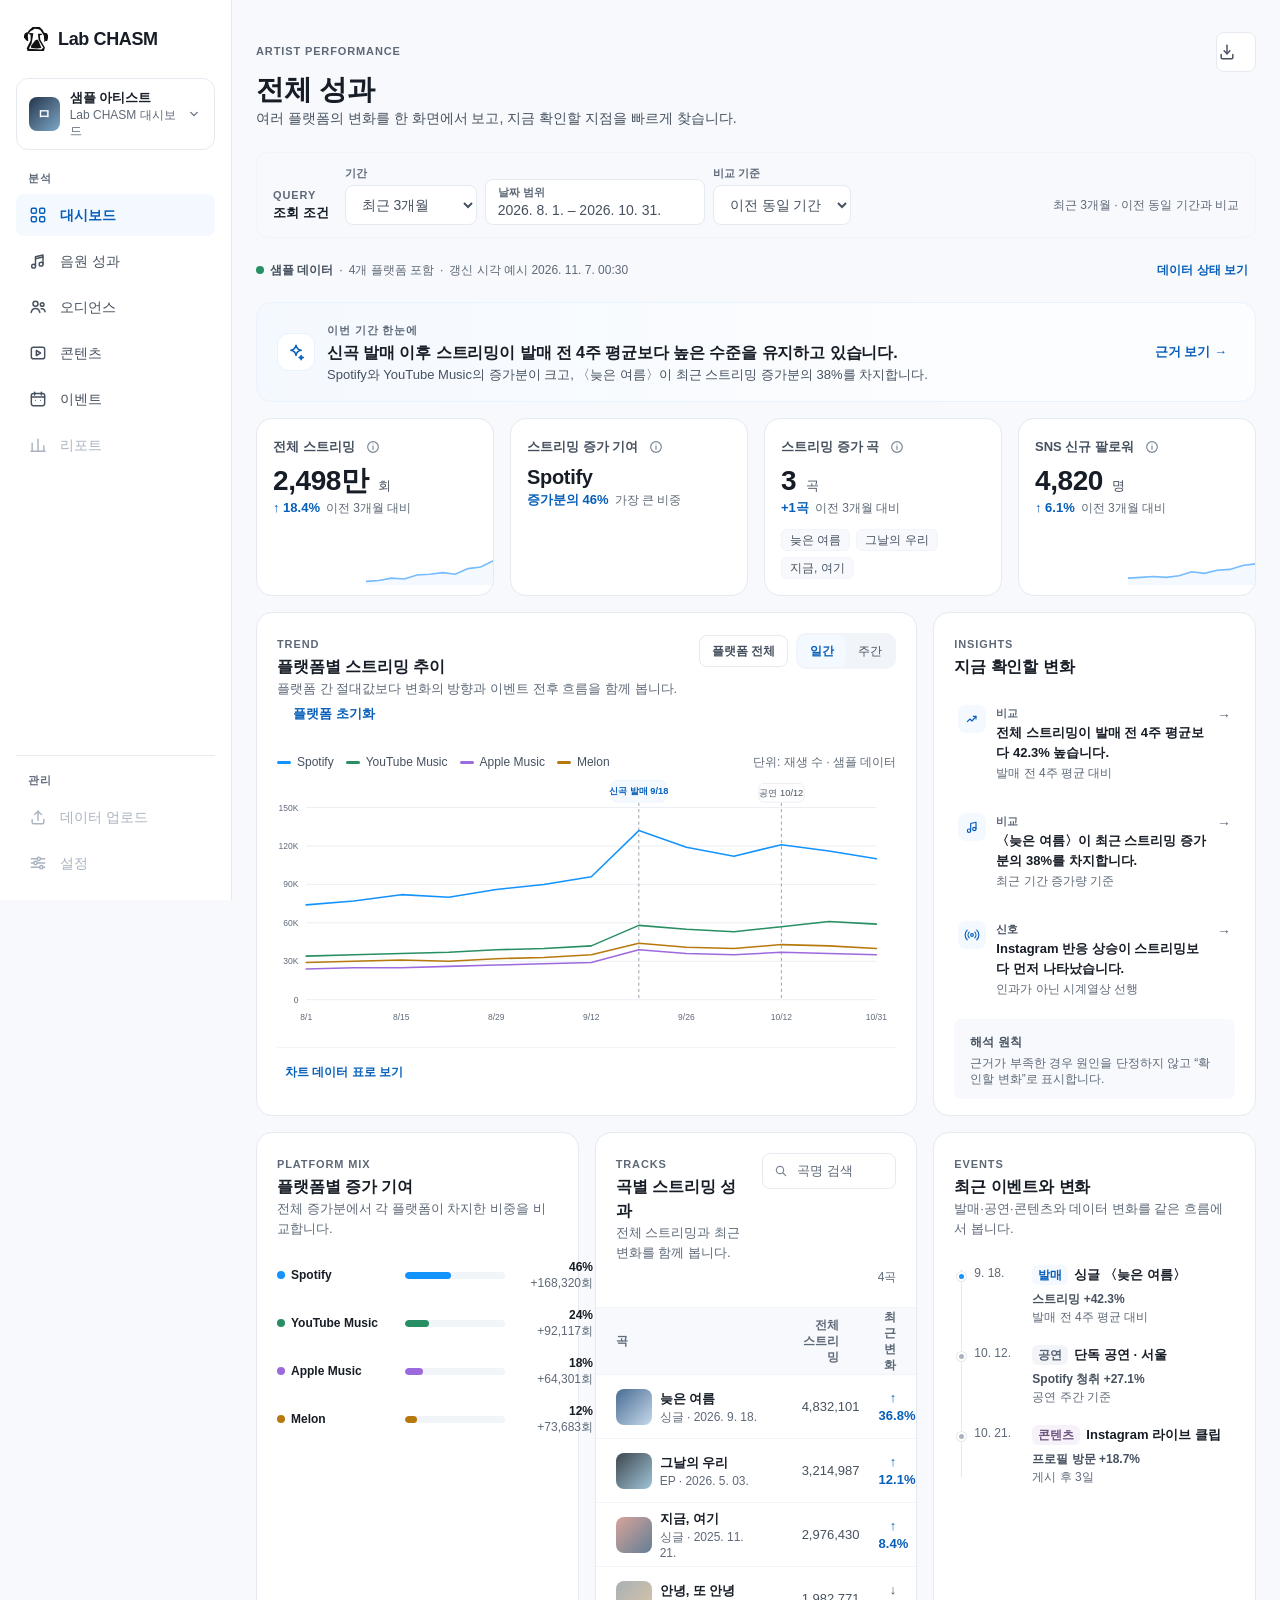
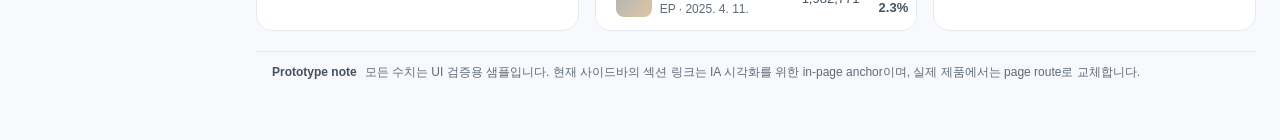
==== commit a41d8336: "chore: rebuild preview with Lab CHASM branding" ====
--- a/prototype/dashboard-sample/preview.html
+++ b/prototype/dashboard-sample/preview.html
@@ -3,7 +3,7 @@
 <head>
   <meta charset="utf-8" />
   <meta name="viewport" content="width=device-width, initial-scale=1" />
-  <title>CHASM Dashboard UI Sample</title>
+  <title>Lab CHASM 대시보드</title>
   <style>
 :root {
   --blue-50: #F4F9FF;
@@ -2953,7 +2953,7 @@
     <aside class="sidebar">
       <div class="brand">
         <img class="brand-logo" src="data:image/svg+xml;charset=utf-8,%3Csvg%20width%3D%2250%22%20height%3D%2250%22%20viewBox%3D%220%200%2050%2050%22%20fill%3D%22none%22%20xmlns%3D%22http%3A%2F%2Fwww.w3.org%2F2000%2Fsvg%22%3E%0A%3Cpath%20d%3D%22M13.8125%2028.0625L5.6875%2044.375L7.5%2050H41.6875L43.5625%2042.5L34%2026.5L33.125%2017L38.5%2016.375L35.8125%2013.8125H29.125L30.3125%2026.5L40.375%2043.125L35.8125%2046.6875L10.1875%2045.5L11.8125%2041.5625L15.5%2035.375L16.75%2029.1875L17.9375%2022.25L19.5%2013.0625L11.8125%2012.4375L10.1875%2014.9375L13.8125%2016.0625V28.0625Z%22%20fill%3D%22%23101010%22%2F%3E%0A%3Cpath%20d%3D%22M23.1988%2028.1455L25.7343%2026.5H28.2698L30.5071%2029.093L36.125%2043.0053L35.1804%2043.9527L26.7734%2044.875L14.875%2043.9527V39.25L23.1988%2028.1455Z%22%20fill%3D%22%23101010%22%2F%3E%0A%3Cpath%20d%3D%22M4.92763%2028L0%2021.6851V17.6875L2.0625%2012.875L5.8125%2011.375L6.5625%2017.6875V28H4.92763Z%22%20fill%3D%22%23101010%22%2F%3E%0A%3Cpath%20d%3D%22M43.9865%2029L42%2013.3125L43.9865%2012.3125H46.6875L48.3125%2014L50%2017.375V23.0625L48.3125%2029H43.9865Z%22%20fill%3D%22%23101010%22%2F%3E%0A%3Cpath%20d%3D%22M10%207.4375L5%2015.125L5.75%2018.875L13.5625%208.875L18.4375%206.25L22%203.8125L30.9375%204.5625L34.5625%207.4375L44.0625%2022V17L39.0625%206.25L32.625%200H17.9375L10%207.4375Z%22%20fill%3D%22%23101010%22%2F%3E%0A%3Cpath%20d%3D%22M41.25%2012.3125L43.5625%2011.6875L44.125%2030.7499L42.1875%2030.7499L41.25%2012.3125Z%22%20fill%3D%22%23101010%22%2F%3E%0A%3Cpath%20d%3D%22M5.1875%2011.375L7.1875%2010.5625L8.875%2029.375L6.22368%2029.375L5.1875%2011.375Z%22%20fill%3D%22%23101010%22%2F%3E%0A%3C%2Fsvg%3E" alt="" aria-hidden="true" />
-        <span>CHASM</span>
+        <span>Lab CHASM</span>
         <button class="mobile-nav-toggle" id="mobileNavToggle" type="button" aria-label="주요 메뉴 열기" aria-expanded="false" aria-controls="sidebarNavigation">
           <svg class="ui-icon" viewBox="0 0 24 24" aria-hidden="true"><path d="M5 7h14M5 12h14M5 17h14"/></svg>
         </button>
@@ -2963,7 +2963,7 @@
         <span class="artist-avatar">ㅁ</span>
         <span class="artist-switcher__copy">
           <strong>샘플 아티스트</strong>
-          <small>Artist dashboard</small>
+          <small>Lab CHASM 대시보드</small>
         </span>
         <span class="chevron"><svg class="ui-icon ui-icon--sm" viewBox="0 0 24 24" aria-hidden="true"><path d="m7 9.5 5 5 5-5"/></svg></span>
       </button>
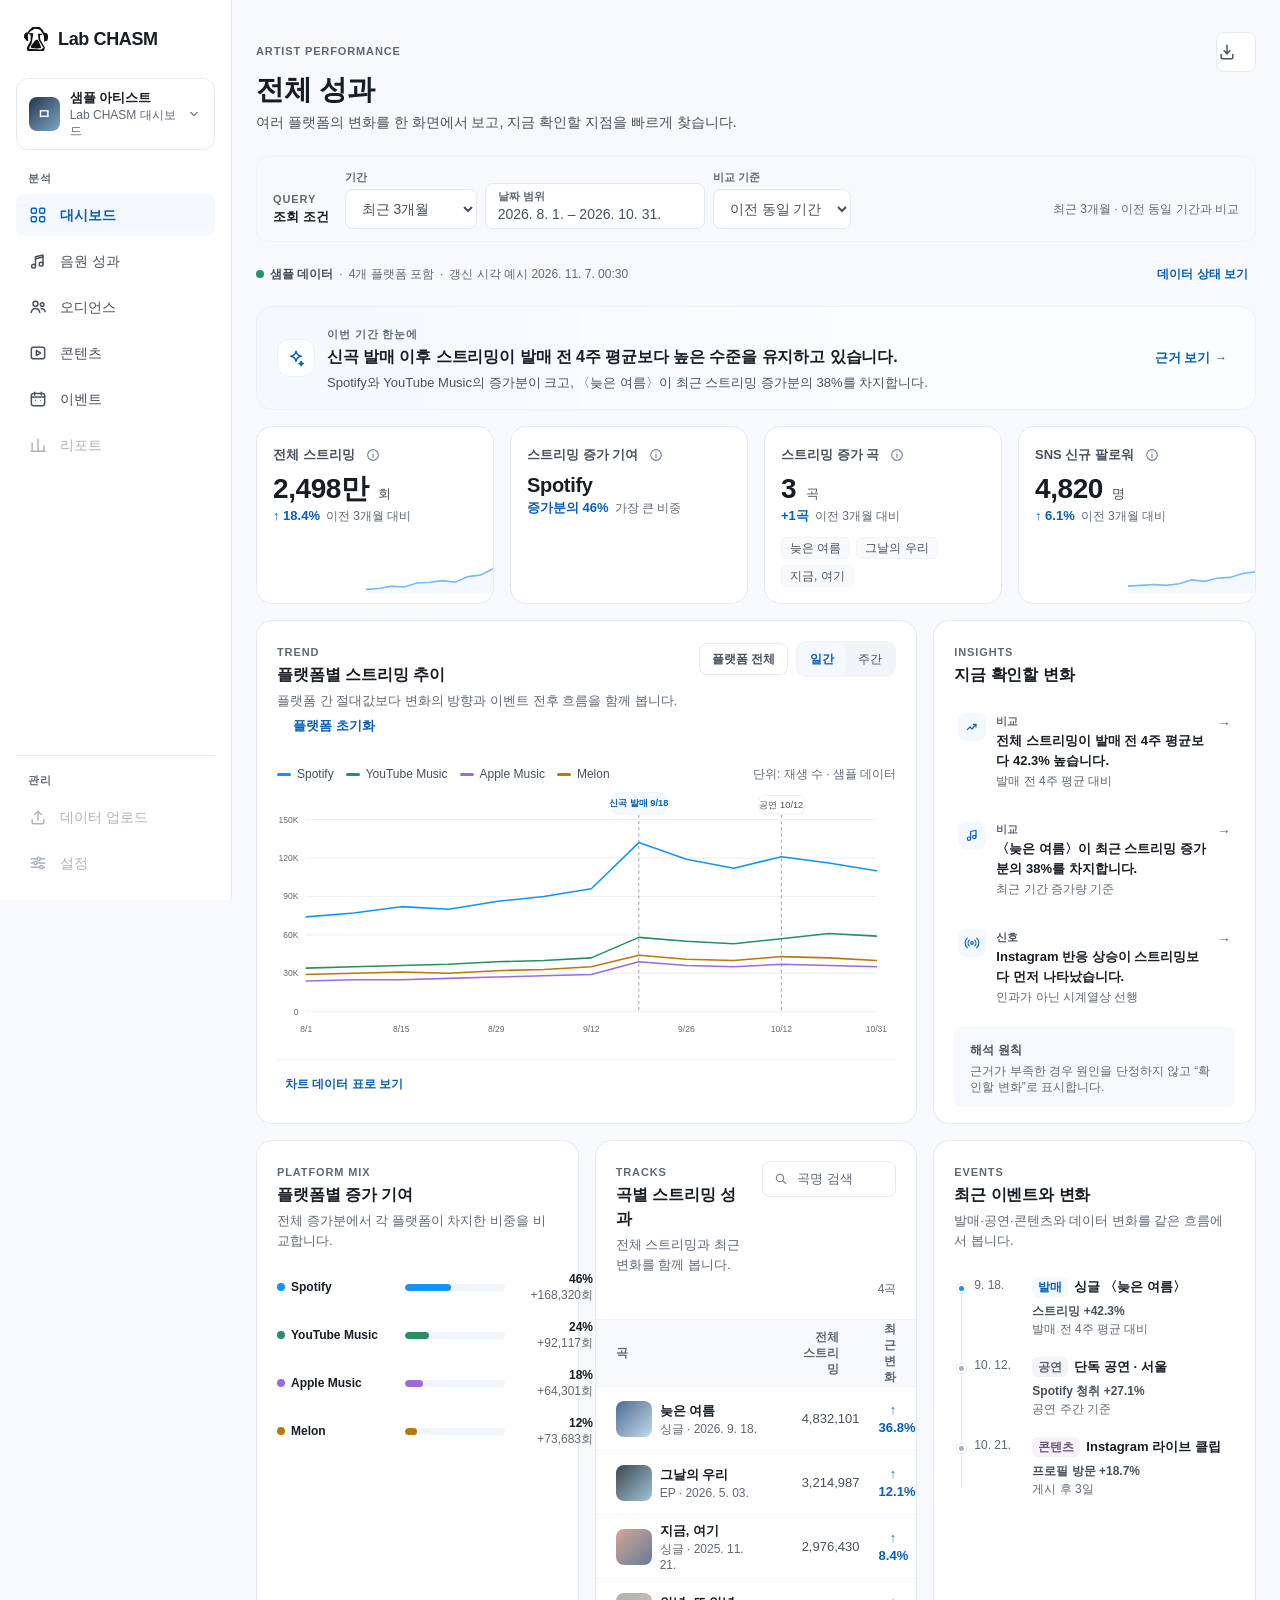
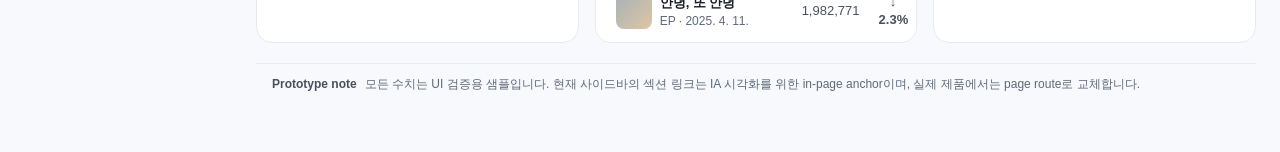
==== commit 751c350d: "chore: rebuild preview after feedback and spacing refinement" ====
--- a/prototype/dashboard-sample/preview.html
+++ b/prototype/dashboard-sample/preview.html
@@ -439,8 +439,12 @@
   background: var(--control-bg-pressed);
 }
 
+.artist-switcher[aria-expanded="true"] {
+  margin-bottom: var(--space-1);
+}
+
 .artist-context-panel {
-  margin: calc(var(--space-3) * -1) 0 var(--space-4);
+  margin: 0 0 var(--space-4);
   padding: var(--space-3);
   display: grid;
   gap: var(--space-1);
@@ -575,7 +579,7 @@
   letter-spacing: -.01em;
 }
 .page-description {
-  margin: 0;
+  margin: var(--space-1) 0 0;
   color: var(--fg-secondary);
   font-size: var(--type-body-size);
   line-height: var(--type-body-line);
@@ -737,6 +741,7 @@
 
 .query-popover__actions,
 .filter-popover__actions {
+  padding-top: var(--space-1);
   display: flex;
   justify-content: flex-end;
   flex-wrap: wrap;
@@ -1244,7 +1249,7 @@
   letter-spacing: -.005em;
 }
 .summary-banner p {
-  margin: 0;
+  margin: var(--space-1) 0 0;
   color: var(--fg-secondary);
   font-size: var(--type-supporting-size);
   line-height: var(--type-supporting-line);
@@ -1621,7 +1626,7 @@
   letter-spacing: -.005em;
 }
 .card-header p {
-  margin: 0;
+  margin: var(--space-1) 0 0;
   color: var(--fg-tertiary);
   font-size: var(--type-supporting-size);
   line-height: var(--type-supporting-line);
@@ -2162,8 +2167,8 @@
 
 .sort-button {
   min-height: 32px;
-  margin: -4px -8px;
-  padding: 0 8px;
+  margin: 0;
+  padding: 0 var(--space-2);
   display: inline-flex;
   align-items: center;
   gap: var(--space-1);
@@ -2713,24 +2718,9 @@
   gap: var(--space-3);
   align-items: start;
   color: var(--fg-secondary);
-  background: var(--feedback-info-bg);
-  border-left: 3px solid var(--feedback-info);
+  background: var(--surface-default);
+  border: 1px solid var(--border-default);
   border-radius: var(--radius-control);
-}
-
-.feedback-message.is-success {
-  background: var(--feedback-success-bg);
-  border-left-color: var(--feedback-success);
-}
-
-.feedback-message.is-warning {
-  background: var(--feedback-warning-bg);
-  border-left-color: var(--feedback-warning);
-}
-
-.feedback-message.is-error {
-  background: var(--feedback-error-bg);
-  border-left-color: var(--feedback-error);
 }
 
 .feedback-message__icon {
@@ -2766,7 +2756,7 @@
 }
 
 .feedback-message__action {
-  margin-top: var(--space-2);
+  margin-top: var(--space-3);
   justify-self: start;
 }
 
@@ -2854,7 +2844,9 @@
 .toast__close {
   width: 32px;
   height: 32px;
-  margin: calc(var(--space-1) * -1);
+  margin: 0;
+  align-self: start;
+  justify-self: end;
   padding: 0;
   display: grid;
   place-items: center;
@@ -2874,10 +2866,6 @@
     right: var(--space-4);
     bottom: var(--space-4);
     width: calc(100vw - 32px);
-  }
-
-  .feedback-message {
-    grid-template-columns: auto minmax(0, 1fr);
   }
 }
 
@@ -2943,6 +2931,20 @@
   justify-content: flex-end;
   flex-wrap: wrap;
   gap: var(--space-2);
+}
+
+
+.summary-banner__copy,
+.card-header > div:first-child,
+.feedback-message__copy,
+.toast__copy {
+  min-width: 0;
+}
+
+.summary-banner__copy,
+.feedback-message__copy,
+.toast__copy {
+  overflow-wrap: anywhere;
 }
 
 </style>
